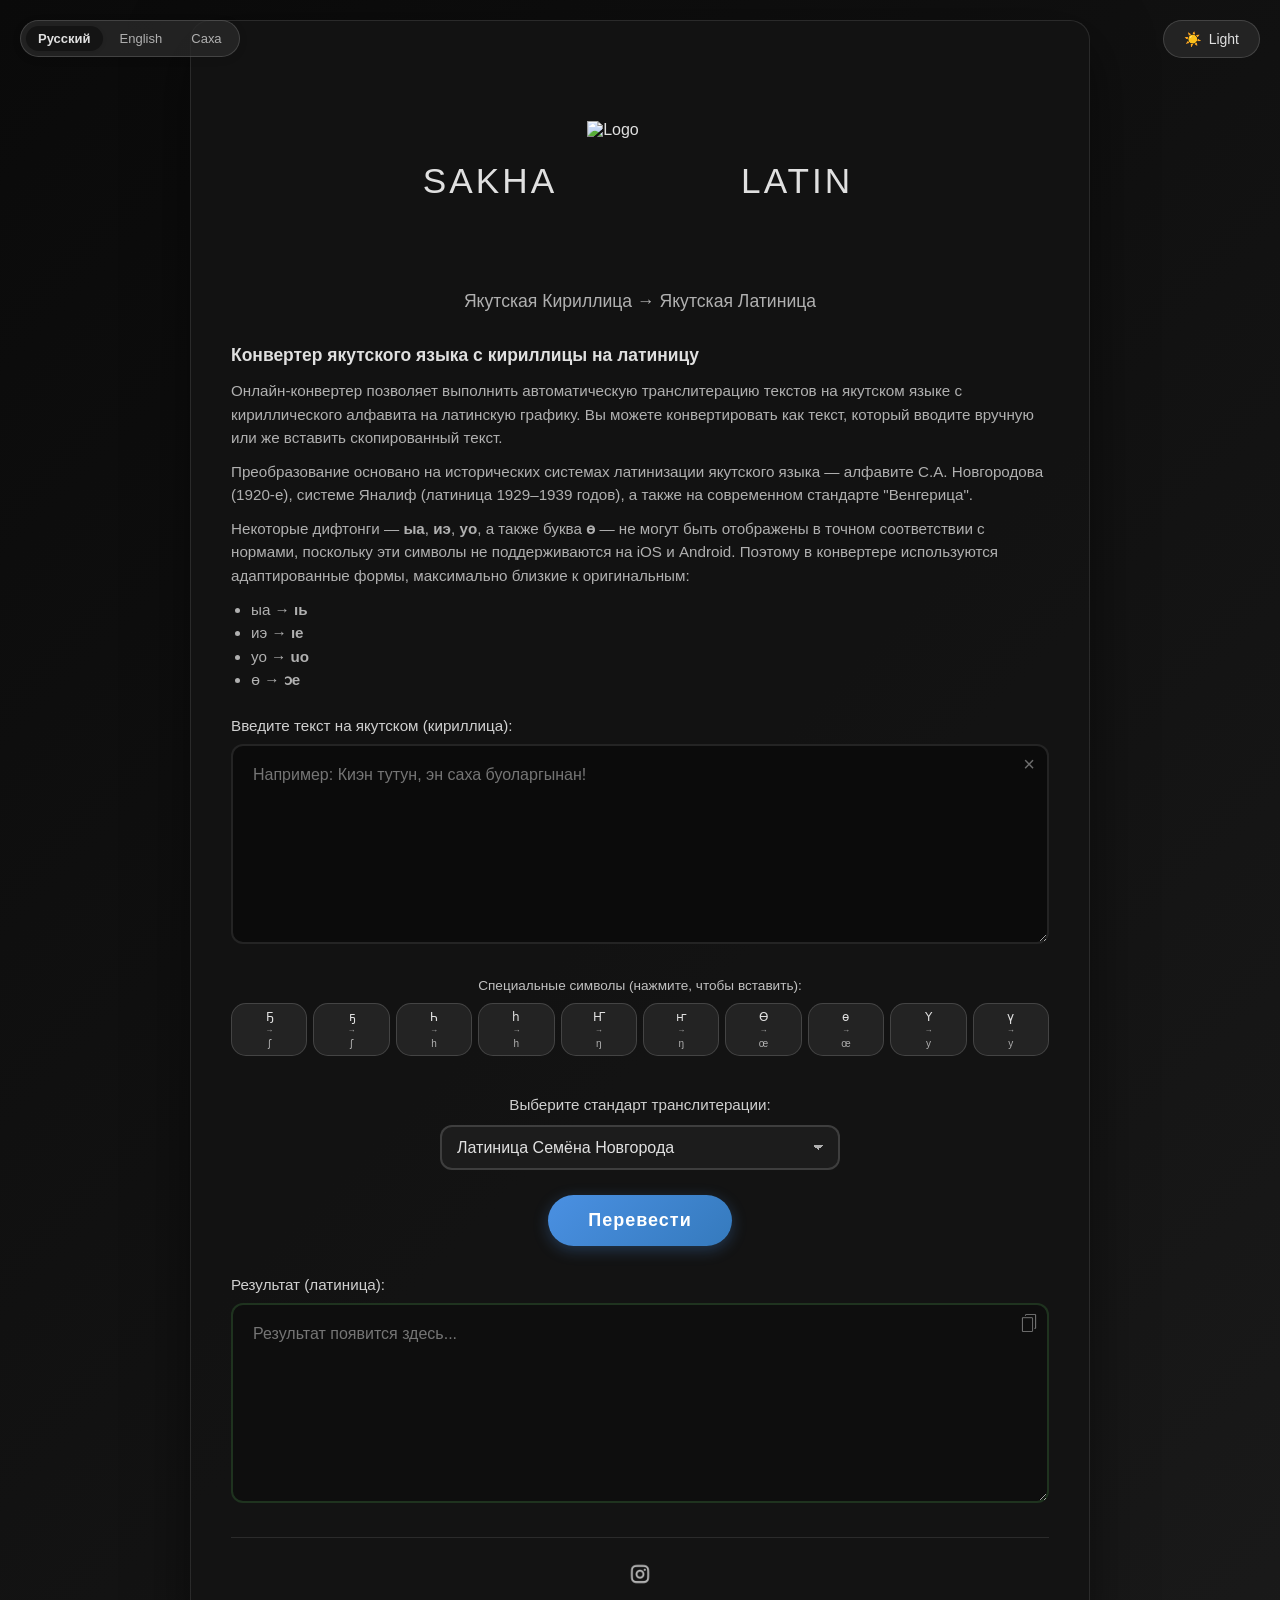
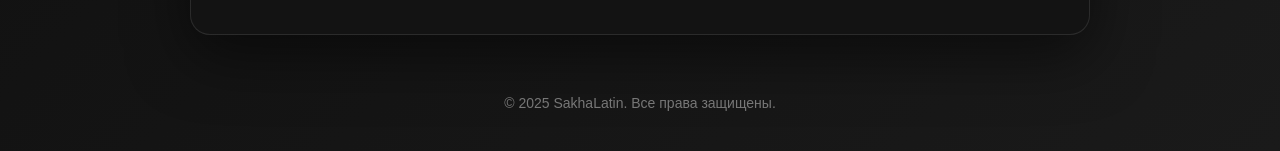
==== index.html @ 158b56cc "Update index.html" ====
<!DOCTYPE html>
<html lang="ru">
<head>
    <meta charset="UTF-8">
    <meta name="viewport" content="width=device-width, initial-scale=1.0">
    <meta name="description" content="SakhaLatin — инструмент для транслитерации саха (якутской) кириллицы в латиницу, основанный на историческом алфавите Новгородова." data-i18n="meta_description">
    <title>SakhaLatin — Кириллица → Латиница</title>
    <link rel="icon" type="image/png" href="haryskhal.png">
    <style>
        :root {
            --bg-container: rgba(20, 20, 20, 0.95);
            --bg-textarea: rgba(10, 10, 10, 0.8);
            --bg-output: rgba(15, 15, 15, 0.9);
            --bg-char-btn: rgba(40, 40, 40, 0.8);
            --bg-char-btn-hover: rgba(60, 60, 60, 0.9);
            --bg-select: rgba(30, 30, 30, 0.9);
            --text-primary: #e0e0e0;
            --text-secondary: #b0b0b0;
            --text-label: #d0d0d0;
            --text-char-label: #c0c0c0;
            --border-color: rgba(255, 255, 255, 0.1);
            --border-textarea: rgba(255, 255, 255, 0.1);
            --border-output: rgba(100, 200, 100, 0.2);
            --border-char-btn: rgba(255, 255, 255, 0.15);
            --border-select: rgba(255, 255, 255, 0.15);
            --shadow-container: 0 20px 60px rgba(0, 0, 0, 0.5);
            --shadow-char-btn: 0 4px 12px rgba(255, 255, 255, 0.1);
        }

        [data-theme="light"] {
            /* Light theme */
            --bg-container: rgba(255, 255, 255, 0.95);
            --bg-textarea: rgba(250, 250, 250, 0.9);
            --bg-output: rgba(245, 255, 245, 0.9);
            --bg-char-btn: rgba(240, 240, 240, 0.9);
            --bg-char-btn-hover: rgba(220, 220, 220, 0.95);
            --bg-select: rgba(245, 245, 245, 0.9);
            --text-primary: #1a1a1a;
            --text-secondary: #666666;
            --text-label: #333333;
            --text-char-label: #555555;
            --border-color: rgba(0, 0, 0, 0.1);
            --border-textarea: rgba(0, 0, 0, 0.15);
            --border-output: rgba(50, 150, 50, 0.3);
            --border-char-btn: rgba(0, 0, 0, 0.2);
            --border-select: rgba(0, 0, 0, 0.2);
            --shadow-container: 0 20px 60px rgba(0, 0, 0, 0.15);
            --shadow-char-btn: 0 4px 12px rgba(0, 0, 0, 0.1);
            --body-bg-color: #ffffff
        }

        * {
            margin: 0;
            padding: 0;
            box-sizing: border-box;
        }

        html {
        transition: background 0.3s ease;
        }

    html[data-theme="dark"] {
        background: linear-gradient(135deg, #0a0a0a 0%, #1a1a1a 100%);
        }

    html[data-theme="light"] {
        background: linear-gradient(135deg, #f5f5f5 0%, #e8e8e8 100%);
        }
       
        body {
        font-family: -apple-system, BlinkMacSystemFont, 'Segoe UI', Roboto, Oxygen, Ubuntu, Cantarell, sans-serif;
        background: var(--body-bg-color); 
        color: var(--text-primary);
        min-height: 100vh;
        display: flex;
        flex-direction: column;
        align-items: center;
        justify-content: center;
        padding: 20px;
        transition: color 0.3s ease, background 0.3s ease; /* Add background to transition */
        position: relative;
        }

        .container {
            width: 100%;
            max-width: 900px;
            background: var(--bg-container);
            border-radius: 20px;
            padding: 40px;
            box-shadow: var(--shadow-container);
            border: 1px solid var(--border-color);
            transition: background 0.3s ease, border-color 0.3s ease, box-shadow 0.3s ease;
        }

        .lang-switcher {
            position: absolute;
            top: 20px;
            left: 20px;
            display: flex;
            gap: 5px;
            background: var(--bg-char-btn);
            border: 1px solid var(--border-char-btn);
            border-radius: 50px;
            padding: 5px;
            z-index: 100;
            box-shadow: 0 2px 8px rgba(0,0,0,0.1);
        }

        .lang-btn {
            background: transparent;
            border: none;
            color: var(--text-secondary);
            padding: 5px 12px;
            cursor: pointer;
            border-radius: 50px;
            font-size: 13px;
            font-weight: 500;
            transition: all 0.3s ease;
        }

        .lang-btn:hover {
            color: var(--text-primary);
            background: var(--bg-char-btn-hover);
        }

        .lang-btn.active {
            background: var(--bg-container);
            color: var(--text-primary);
            box-shadow: 0 1px 4px rgba(0,0,0,0.1);
            font-weight: 600;
        }


        .theme-toggle {
            position: absolute;
            top: 20px;
            right: 20px;
            background: var(--bg-char-btn);
            border: 1px solid var(--border-char-btn);
            border-radius: 50px;
            padding: 10px 20px;
            cursor: pointer;
            font-size: 14px;
            color: var(--text-primary);
            display: flex;
            align-items: center;
            gap: 8px;
            transition: all 0.3s ease;
            z-index: 100;
        }

        .theme-toggle:hover {
            background: var(--bg-char-btn-hover);
            transform: translateY(-2px);
            box-shadow: var(--shadow-char-btn);
        }

        .logo-header {
            display: flex;
            align-items: center;
            justify-content: center;
            gap: 30px;
            margin-bottom: 30px;
            padding: 20px 0;
            margin-top: 40px;
        }

        .logo-text {
            font-size: 2.2em;
            font-weight: 300;
            letter-spacing: 3px;
            color: var(--text-primary);
            text-transform: uppercase;
            min-width: 120px;
            text-align: center;
            transition: color 0.3s ease;
        }

        .logo-container {
            width: 120px;
            height: 120px;
            display: flex;
            align-items: center;
            justify-content: center;
            flex-shrink: 0;
        }

        .logo-image {
            width: 100%;
            height: 100%;
            object-fit: contain;
        }

        .subtitle {
            text-align: center;
            margin-bottom: 30px;
            color: var(--text-secondary);
            font-size: 0em; 
            transition: color 0.3s ease;
        }

        .main-subtitle {
            text-align: center;
            margin-bottom: 30px;
            color: var(--text-secondary);
            font-size: 1.1em;
            font-weight: 400;
            transition: color 0.3s ease;
        }

        .input-section {
            margin-bottom: 15px;
            position: relative;
        }

        .textarea-wrapper {
            position: relative;
        }

        label {
            display: block;
            margin-bottom: 10px;
            color: var(--text-label);
            font-size: 0.95em;
            font-weight: 500;
            transition: color 0.3s ease;
        }

        textarea {
            width: 100%;
            min-height: 200px;
            padding: 20px 50px 20px 20px;
            background: var(--bg-textarea);
            border: 2px solid var(--border-textarea);
            border-radius: 12px;
            color: var(--text-primary);
            font-size: 16px;
            font-family: inherit;
            resize: vertical;
            transition: border-color 0.3s ease, box-shadow 0.3s ease, background 0.3s ease, color 0.3s ease;
        }

        textarea:focus {
            outline: none;
            border-color: rgba(100, 150, 255, 0.5);
            box-shadow: 0 0 20px rgba(100, 150, 255, 0.2);
        }

        .clear-btn, .copy-btn {
            position: absolute;
            top: 10%;
            transform: translateY(-50%);
            right: 5px;
            background: transparent;
            border: none;
            cursor: pointer;
            font-size: 20px;
            color: var(--text-secondary);
            padding: 5px;
            border-radius: 50%;
            width: 30px;
            height: 30px;
            display: flex;
            align-items: center;
            justify-content: center;
            transition: all 0.3s ease;
            opacity: 0.6;
        }

        .clear-btn:hover, .copy-btn:hover {
            opacity: 1;
            background: var(--bg-char-btn);
            color: var(--text-primary);
            transform: translateY(-50%) scale(1.1);
        }

        .copy-btn img {
            width: 18px;
            height: 18px;
            object-fit: contain;
            transition: opacity 0.3s ease, filter 0.3s ease;
            pointer-events: none;
        }

        html[data-theme="dark"] .copy-btn img {
            filter: invert(1) brightness(1.2);
            opacity: 0.7;
        }

        html[data-theme="light"] .copy-btn img {
            filter: brightness(0.6);
            opacity: 0.6;
        }

        .copy-btn:hover img {
            opacity: 1;
        }

        html[data-theme="dark"] .copy-btn:hover img {
            filter: invert(1) brightness(1.5);
        }

        html[data-theme="light"] .copy-btn:hover img {
            filter: brightness(0.4);
        }

        .output-section {
            position: relative;
        }

        .copy-btn {
            right: 5px;
        }

        .button-container {
            display: flex;
            justify-content: center;
            margin-bottom: 30px;
        }

        .translate-btn {
            background: linear-gradient(135deg, #4a90e2 0%, #357abd 100%);
            color: white;
            border: none;
            padding: 15px 40px;
            font-size: 18px;
            font-weight: 600;
            border-radius: 50px;
            cursor: pointer;
            transition: all 0.3s ease;
            box-shadow: 0 4px 15px rgba(74, 144, 226, 0.3);
            letter-spacing: 1px;
        }

        .translate-btn:hover {
            transform: translateY(-2px);
            box-shadow: 0 6px 25px rgba(74, 144, 226, 0.5);
            background: linear-gradient(135deg, #5aa0f2 0%, #458acd 100%);
        }

        .translate-btn:active {
            transform: translateY(0);
        }

        .output-section {
            margin-top: 30px;
        }

        .output-textarea {
            background: var(--bg-output);
            border: 2px solid var(--border-output);
            padding: 20px 50px 20px 20px;
            transition: border-color 0.3s ease, box-shadow 0.3s ease, background 0.3s ease;
        }

        .output-textarea:focus {
            border-color: rgba(100, 200, 100, 0.4);
            box-shadow: 0 0 20px rgba(100, 200, 100, 0.15);
        }

        .special-chars-section {
            margin-top: 15px;
            margin-bottom: 25px;
            padding: 15px 0;
        }

        .special-chars-label {
            margin-bottom: 10px;
            color: var(--text-char-label);
            font-size: 0.85em;
            text-align: center;
            transition: color 0.3s ease;
        }

        .special-chars-grid {
            display: grid;
            grid-template-columns: repeat(auto-fit, minmax(50px, 1fr));
            gap: 6px;
            max-width: 100%;
            margin: 0 auto;
        }

        .char-btn {
            background: var(--bg-char-btn);
            color: var(--text-primary);
            border: 1px solid var(--border-char-btn);
            padding: 6px 4px;
            border-radius: 15px;
            cursor: pointer;
            font-size: 12px;
            font-weight: 500;
            transition: all 0.3s ease;
            display: flex;
            flex-direction: column;
            align-items: center;
            gap: 2px;
        }

        .char-btn:hover {
            background: var(--bg-char-btn-hover);
            border-color: var(--border-char-btn);
            transform: translateY(-2px);
            box-shadow: var(--shadow-char-btn);
        }

        .char-btn:active {
            transform: translateY(0);
        }

        .char-cyrillic {
            font-size: 14px;
            font-weight: 600;
        }

        .char-latin {
            font-size: 10px;
            color: var(--text-secondary);
            margin-top: 1px;
        }

        .arrow {
            color: var(--text-secondary);
            font-size: 8px;
        }

        .alphabet-select-section {
            margin-bottom: 25px;
            text-align: center;
        }

        .alphabet-select {
            width: 100%;
            max-width: 400px;
            padding: 12px 15px;
            font-size: 16px;
            font-weight: 500;
            color: var(--text-primary);
            background-color: var(--bg-select);
            border: 2px solid var(--border-select);
            border-radius: 12px;
            cursor: pointer;
            appearance: none;
            -webkit-appearance: none;
            background-image: linear-gradient(45deg, transparent 50%, var(--text-secondary) 50%), linear-gradient(135deg, var(--text-secondary) 50%, transparent 50%);
            background-position: calc(100% - 20px) calc(1em + 2px), calc(100% - 15px) calc(1em + 2px);
            background-size: 5px 5px, 5px 5px;
            background-repeat: no-repeat;
            transition: all 0.3s ease;
        }

        .alphabet-select:focus {
            outline: none;
            border-color: rgba(100, 150, 255, 0.5);
            box-shadow: 0 0 20px rgba(100, 150, 255, 0.2);
        }

        .alphabet-select option {
            background: var(--bg-container);
            color: var(--text-primary);
            padding: 10px;
        }

        .toast {
            position: fixed;
            bottom: 20px;
            right: 20px;
            background: var(--bg-container);
            color: var(--text-primary);
            padding: 12px 20px;
            border-radius: 8px;
            box-shadow: var(--shadow-container);
            border: 1px solid var(--border-color);
            opacity: 0;
            transform: translateY(20px);
            transition: all 0.3s ease;
            z-index: 1000;
        }

        .toast.show {
            opacity: 1;
            transform: translateY(0);
        }

        .footer-links {
            text-align: center;
            margin-top: 30px;
            padding-top: 20px;
            border-top: 1px solid var(--border-color);
        }

        .footer-links a {
            display: inline-block;
            width: 32px;
            height: 32px;
            margin: 0 10px;
            transition: opacity 0.3s ease, transform 0.3s ease;
        }

        .footer-links a:hover {
            opacity: 1;
            transform: scale(1.1);
        }

        .footer-links img {
            width: 100%;
            height: 100%;
            object-fit: contain;
            transition: filter 0.3s ease, opacity 0.3s ease;
        }

        html[data-theme="dark"] .footer-links img {
            filter: invert(1) brightness(1.2);
            opacity: 0.7;
        }

        html[data-theme="light"] .footer-links img {
            filter: brightness(0.6);
            opacity: 0.6;
        }

        .footer-links a:hover img {
            opacity: 1;
        }

        html[data-theme="dark"] .footer-links a:hover img {
            filter: invert(1) brightness(1.5);
        }

        html[data-theme="light"] .footer-links a:hover img {
            filter: brightness(0.4);
        }
        


        @media (max-width: 768px) {
            .container {
                padding: 25px;
            }

            
            .lang-switcher {
                top: 10px;
                left: 10px;
                padding: 4px;
                gap: 4px;
            }
            .lang-btn {
                font-size: 11px;
                padding: 4px 8px;
            }
            

            .theme-toggle {
                top: 10px;
                right: 10px;
                padding: 8px 15px;
                font-size: 12px;
            }

            .logo-header {
                gap: 15px;
                margin-bottom: 20px;
                padding: 15px 0;
                margin-top: 45px;
            }

            .logo-text {
                font-size: 1.5em;
                min-width: 80px;
                letter-spacing: 2px;
            }

            .logo-container {
                width: 80px;
                height: 80px;
            }

            .special-chars-grid {
                grid-template-columns: repeat(auto-fit, minmax(45px, 1fr));
                gap: 5px;
            }

            .char-btn {
                padding: 5px 3px;
                font-size: 11px;
            }

            .char-cyrillic {
                font-size: 12px;
            }

            .char-latin {
                font-size: 9px;
            }

            .clear-btn, .copy-btn {
                width: 25px;
                height: 25px;
                font-size: 16px;
            }

            .copy-btn img {
                width: 16px;
                height: 16px;
            }
        }
    </style>
</head>
<script async src="https://www.googletagmanager.com/gtag/js?id=G-G4NEH7TP8F"></script>
<script>
  window.dataLayer = window.dataLayer || [];
  function gtag(){dataLayer.push(arguments);}
  gtag('js', new Date());

  gtag('config', 'G-G4NEH7TP8F');
</script>
<body>
    <div class="lang-switcher">
        <button class="lang-btn" data-lang="ru">Русский</button>
        <button class="lang-btn" data-lang="en">English</button>
        <button class="lang-btn" data-lang="sah">Саха</button>
    </div>

    <button class="theme-toggle" id="theme-toggle" aria-label="Toggle theme">
        <span id="theme-icon">☀️</span>
        <span id="theme-text">Light</span>
    </button>

    <div class="container">
        <div class="logo-header">
            <div class="logo-text">Sakha</div>
            <div class="logo-container">
                <img src="haryskhal.png" alt="Logo" class="logo-image" />
            </div>
            <div class="logo-text">Latin</div>
        </div>
        <h1 class="main-subtitle" data-i18n="subtitle">Якутская Кириллица → Якутская Латиница</h1>
        
        <div style="margin-bottom: 25px; line-height: 1.55; color: var(--text-secondary); font-size: 0.95em;">
        <h2 data-i18n="intro_title" style="font-size: 1.15em; margin-bottom: 10px; color: var(--text-primary); font-weight: 600;">
            Конвертер якутского языка с кириллицы на латиницу
        </h2>

        <p data-i18n="intro_text">
            Онлайн-конвертер позволяет выполнить автоматическую транслитерацию текстов на якутском языке 
            с кириллического алфавита на латинскую графику. Вы можете конвертировать как текст, 
            который вводите вручную или же вставить скопированный текст.
        </p>

        <p style="margin-top: 10px;" data-i18n="intro_p2">
            Преобразование основано на исторических системах латинизации якутского языка — 
            алфавите С.А. Новгородова (1920-е), Яналиф 1929–1939 годов и Венгерице а также современных 
            научных принципах транслитерации.
        </p>

        <p style="margin-top: 10px;" data-i18n="intro_p3">
            Некоторые дифтонги — <b>ыа</b>, <b>иэ</b>, <b>уο</b>, а также буква <b>ө</b> — 
            не могут быть отображены в точном соответствии с нормами, поскольку эти символы 
            не поддерживаются на iOS и Android. Поэтому в конвертере используются адаптированные 
            формы, максимально близкие к оригинальным:
        </p>

        <ul style="margin-top: 10px; padding-left: 20px;">
            <li>ыа → <b>ıь</b></li>
            <li>иэ → <b>ıe</b></li>
            <li>уо → <b>uo</b></li>
            <li>ө → <b>ɔe</b></li>
        </ul>
    </div>
        <div class="input-section">
            <h2 for="input-text" style="font-size: 0.95em; font-weight: 500; margin-bottom: 10px; color: var(--text-label);" data-i18n="input_label">Введите текст на якутском (кириллица):</h2>
            <div class="textarea-wrapper">
                <textarea id="input-text" placeholder="Например: Киэн тутун, эн саха буоларгынан!" data-i18n="input_placeholder"></textarea>
                <button class="clear-btn" id="clear-btn" aria-label="Clear input" title="Clear" data-i18n="clear_title">×</button>
            </div>
        </div>

        <div class="special-chars-section">
            <p class="special-chars-label" data-i18n="special_chars_label">Специальные символы (нажмите, чтобы вставить):</p>
            <div class="special-chars-grid" id="special-chars-grid">
                </div>
        </div>

        <div class="alphabet-select-section">
            <h2 for="alphabet-select" style="margin-bottom: 12px; font-weight: 500; font-size: 0.95em; color: var(--text-label);" data-i18n="select_label">Выберите стандарт транслитерации:</h2>
            <select id="alphabet-select" class="alphabet-select">
                <option value="novgorodov" data-i18n="option_novgorodov">Латиница Семёна Новгородова</option>
                <option value="vengeritsa" data-i18n="option_vengeritsa">Венгерица</option>
                <option value="yanalif" data-i18n="option_yanalif">Яналиф</option>
            </select>
        </div>
        <div class="button-container">
            <button class="translate-btn" id="translate-btn" data-i18n="translate_btn">Перевести</button>
        </div>

        <div class="output-section">
            <h2 for="output-text" style="font-size: 0.95em; font-weight: 500; margin-bottom: 10px; color: var(--text-label);" data-i18n="output_label">Результат (латиница):</h2>
            <div class="textarea-wrapper">
                <textarea id="output-text" class="output-textarea" readonly placeholder="Результат появится здесь..." data-i18n="output_placeholder"></textarea>
                <button class="copy-btn" id="copy-btn" aria-label="Copy output" title="Copy" data-i18n="copy_title">
                    <img src="copy.png" alt="Copy" />
                </button>
            </div>
        </div>


        <div class="footer-links">
            <a href="https://www.instagram.com/sakhalatin" target="_blank" rel="noopener noreferrer" title="Contact me on Instagram" data-i18n="contact_title">
                <img src="instagram.png" alt="Instagram" />
            </a>
        </div>
        </div>

    <div class="toast" id="toast"></div>

    <script>

        const translations = {
            'ru': {
                'meta_description': 'SakhaLatin — инструмент для транслитерации саха (якутской) кириллицы в латиницу, основанный на историческом алфавите Новгородова.',
                'title': 'SakhaLatin — Кириллица → Латиница',
                'subtitle': 'Якутская Кириллица → Якутская Латиница',
                'intro_title': 'Конвертер якутского языка с кириллицы на латиницу',
                'intro_text': 'Онлайн-конвертер позволяет выполнить автоматическую транслитерацию текстов на якутском языке с кириллического алфавита на латинскую графику. Вы можете конвертировать как текст, который вводите вручную или же вставить скопированный текст.',
                'intro_p2': 'Преобразование основано на исторических системах латинизации якутского языка — алфавите С.А. Новгородова (1920-е), системе Яналиф (латиница 1929–1939 годов), а также на современном стандарте "Венгерица".',
                'intro_p3': 'Некоторые дифтонги — <b>ыа</b>, <b>иэ</b>, <b>уο</b>, а также буква <b>ө</b> — не могут быть отображены в точном соответствии с нормами, поскольку эти символы не поддерживаются на iOS и Android. Поэтому в конвертере используются адаптированные формы, максимально близкие к оригинальным:',
                'input_label': 'Введите текст на якутском (кириллица):',
                'input_placeholder': 'Например: Киэн тутун, эн саха буоларгынан!',
                'clear_title': 'Очистить',
                'special_chars_label': 'Специальные символы (нажмите, чтобы вставить):',
                'select_label': 'Выберите стандарт транслитерации:',
                'option_novgorodov': 'Латиница Семёна Новгорода',
                'option_vengeritsa': 'Венгерица',
                'option_yanalif': 'Яналиф',
                'option_khitrov': 'Алфавит Хитрова',
                'translate_btn': 'Перевести',
                'output_label': 'Результат (латиница):',
                'output_placeholder': 'Результат появится здесь...',
                'copy_title': 'Копировать',
                'contact_title': 'Свяжитесь со мной в Instagram',
                'footer_copyright': '© 2025 SakhaLatin. Все права защищены.',
                'toast_copied': 'Скопировано в буфер обмена!',
                'toast_nothing': 'Нечего копировать'
            },
            'en': {
                'meta_description': 'SakhaLatin — A tool to transliterate Sakha (Yakut) Cyrillic to Latin, based on the historical Novgorodov alphabet.',
                'title': 'SakhaLatin — Cyrillic → Latin',
                'subtitle': 'Yakut Cyrillic → Yakut Latin',
                'intro_title': 'Yakut Language Cyrillic to Latin Converter',
                'intro_text': 'This online converter allows you to automatically transliterate texts in the Yakut language from the Cyrillic alphabet to Latin script. You can convert text that you type manually or paste copied text.',
'intro_p2': 'The conversion is based on historical systems of Yakut latinization — the alphabet of S.A. Novgorodov (1920s), the Yanálif system (Latin 1929–1939), and the modern "Vengeritsa" standard.',
                'intro_p3': 'Some diphthongs — <b>ыа</b>, <b>иэ</b>, <b>уο</b>, as well as the letter <b>ө</b> — cannot be displayed in exact accordance with the standards, as these symbols are not supported on iOS and Android. Therefore, the converter uses adapted forms that are as close as possible to the originals:',
                'input_label': 'Enter text in Yakut (Cyrillic):',
                'input_placeholder': 'Example: Киэн тутун, эн саха буоларгынан!',
                'clear_title': 'Clear',
                'special_chars_label': 'Special Characters (click to insert):',
                'select_label': 'Choose transliteration standard:',
                'option_novgorodov': 'Semyon Novgorodov\'s Latin',
                'option_vengeritsa': 'Vengeritsa',
                'option_yanalif': 'Yanalif',
                'option_khitrov': 'Khitrov\'s Alphabet',
                'translate_btn': 'Translate',
                'output_label': 'Result (Latin):',
                'output_placeholder': 'The result will appear here...',
                'copy_title': 'Copy',
                'contact_title': 'Contact me on Instagram',
                'footer_copyright': '© 2025 SakhaLatin. All rights reserved.',
                'toast_copied': 'Copied to clipboard!',
                'toast_nothing': 'Nothing to copy'
            },
            'sah': {
                'meta_description': 'SakhaLatin — Саха (якут) кириллицатын латыын алпабыытыгар көһөрөр тэрил, С.А. Новгородов историябыт алпабыытыгар олоҕуран.',
                'title': 'SakhaLatin — Кириллица → Латыын',
                'subtitle': 'Саха Кириллицата → Саха Латыына',
                'intro_title': 'Саха тылын кириллицаттан латыын алпабыытыгар көһөрөөччү',
                'intro_text': 'Бу онлайн-көһөрөөччү сахалыы тиэкистэри кириллицаттан латыын суругар-бичигэр тута көһөрөргө аналлаах. Бэйэҕит бэчээттиир эбэтэр атын сиртэн киллэрбит тиэкискитин көһөрүөххүтүн сөп.',
'intro_p2': 'Көһөрүү саха тылын латыыннааһын историябыт тиһиктэригэр олоҕурар — С.А. Новгородов алпабыыта (1920-с сс.), Яналиф тиһигэ (1929–1939 сс. латыын алпабыыта), уонна билиҥҥи "Венгерица" стандарыгар.',
                'intro_p3': 'Сорох дифтоҥнар — <b>ыа</b>, <b>иэ</b>, <b>уο</b>, уонна <b>ө</b> буукуба — iOS уонна Android-ка өйөммөт буоланнарын, табатык көстүбэттэр. Ол иһин манна кинилэргэ чугас, сөптөөх солбуктар туттуллаллар:',
                'input_label': 'Сахалыы тиэкиһи киллэр (кириллица):',
                'input_placeholder': 'Холобур: Киэн тутун, эн саха буоларгынан!',
                'clear_title': 'Ыраастаа',
                'special_chars_label': 'Анал бэлиэлэр (баттаан киллэр):',
                'select_label': 'Транслитерация стандартын тал:',
                'option_novgorodov': 'Сэмэн Новгородов Латыына',
                'option_vengeritsa': 'Венгерица',
                'option_yanalif': 'Яналиф',
                'option_khitrov': 'Хитров Алпабыыта',
                'translate_btn': 'Көһөр',
                'output_label': 'Түмүк (латыын):',
                'output_placeholder': 'Түмүк манна тахсыа...',
                'copy_title': 'Куопуйалаа',
                'contact_title': 'Instagram-ҥа сибээстэс',
                'footer_copyright': '© 2025 SakhaLatin. Барыта көмүскэллээх.',
                'toast_copied': 'Буферга куопуйданда!',
                'toast_nothing': 'Куопуйдуур туох да суох'
            }
        };

        let currentLang = 'ru'; 

        function setLanguage(lang) {
            if (!translations[lang]) {
                console.error('Language not found:', lang);
                return;
            }
            
            currentLang = lang; 
            const langStrings = translations[lang];

            document.querySelectorAll('[data-i18n]').forEach(element => {
                const key = element.getAttribute('data-i18n');
                if (langStrings[key]) {
                    if (element.hasAttribute('placeholder')) {
                        element.setAttribute('placeholder', langStrings[key]);
                    } else if (element.hasAttribute('title')) {
                        element.setAttribute('title', langStrings[key]);
                    } else if (element.tagName === 'META' && element.hasAttribute('name')) {
                         element.setAttribute('content', langStrings[key]);
                    } else {
                        element.innerHTML = langStrings[key]; 
                    }
                }
            });
            
            document.title = langStrings['title'];
            document.documentElement.lang = lang;

            document.querySelectorAll('.lang-btn').forEach(btn => {
                btn.classList.remove('active');
                if (btn.getAttribute('data-lang') === lang) {
                    btn.classList.add('active');
                }
            });

            localStorage.setItem('language', lang);
        }
        


        const alphabetSystems = {
            'yanalif': {
                applyLongVowels: false,
                map: {
'А': 'A', 'а': 'a', 'Б': 'B', 'б': 'b',
                    'В': 'V', 'в': 'v', 'Г': 'G', 'г': 'g',
                    'Д': 'D', 'д': 'd', 'И': 'I', 'и': 'i',
                    'Й': 'J', 'й': 'j', 'К': 'K', 'к': 'k',
                    'Л': 'L', 'л': 'l', 'М': 'M', 'м': 'm',
                    'Н': 'N', 'н': 'n', 'О': 'O', 'о': 'o',
                    'П': 'P', 'п': 'p', 'Р': 'R', 'р': 'r',
                    'С': 'S', 'с': 's', 'Т': 'T', 'т': 't',
                    'У': 'U', 'у': 'u', 'Х': 'Q', 'х': 'q',
                    'Ч': 'C', 'ч': 'c', 
                    // ВОЗВРАТ К ОРИГИНАЛЬНОМУ ПРАВИЛУ: Ы -> Ь
                    'Ы': 'Ь', 'ы': 'ь', 
                    'Э': 'E', 'э': 'e',
                    'Ҕ': 'Ƣ', 'ҕ': 'ƣ', 'Ҥ': 'Ꞑ', 'ҥ': 'ꞑ',
                    'Һ': 'H', 'һ': 'h', 'Ө': 'Ө', 'ө': 'ɵ', 
                    'Ү': 'Y', 'ү': 'y', 
                },
                combinations: [
                    { cyrillic: 'Аа', latin: 'Aa' }, { cyrillic: 'аа', latin: 'aa' },
                    { cyrillic: 'Оо', latin: 'Oo' }, { cyrillic: 'оо', latin: 'oo' },
                    // ВОЗВРАТ К ОРИГИНАЛЬНОМУ ПРАВИЛУ: Ыы -> Ьь
                    { cyrillic: 'Ыы', latin: 'Ьь' }, { cyrillic: 'ыы', latin: 'ьь' }, 
                    { cyrillic: 'Уу', latin: 'Uu' }, { cyrillic: 'уу', latin: 'uu' },
                    { cyrillic: 'Ии', latin: 'Ii' }, { cyrillic: 'ии', latin: 'ii' },
                    { cyrillic: 'Өө', latin: 'Өө' }, { cyrillic: 'өө', latin: 'ɵɵ' }, 
                    { cyrillic: 'Үү', latin: 'Yy' }, { cyrillic: 'үү', latin: 'yy' },
                    { cyrillic: 'Ээ', latin: 'Ee' }, { cyrillic: 'ээ', latin: 'ee' },
                    { cyrillic: 'Ҥҥ', latin: 'Ꞑꞑ' }, { cyrillic: 'ҥҥ', latin: 'ꞑꞑ' },
                    { cyrillic: 'Дь', latin: 'Ç' }, { cyrillic: 'дь', latin: 'ç' },
                    { cyrillic: 'Нь', latin: 'Nj' }, { cyrillic: 'нь', latin: 'nj' },
                ]
            },
            'novgorodov': {
                applyLongVowels: true,
                map: {
                    'А': 'a', 'а': 'a',
                    'Б': 'b', 'б': 'b',
                    'В': '—', 'в': '—', 
                    'Г': 'g', 'г': 'g',
                    'Ҕ': 'ʃ', 'ҕ': 'ʃ',
                    'Д': 'd', 'д': 'd',
                    'И': 'i', 'и': 'i',
                    'Й': 'j', 'й': 'j',
                    'Ҋ': 'ɟ', 'ҋ': 'ɟ',
                    'К': 'k', 'к': 'k',
                    'Л': 'l', 'л': 'l',
                    'М': 'm', 'м': 'm',
                    'Н': 'n', 'н': 'n',
                    'Ҥ': 'ŋ', 'ҥ': 'ŋ',
                    'О': 'ɔ', 'о': 'ɔ',
                    'Ө': 'ɔe', 'ө': 'ɔe',
                    'П': 'p', 'п': 'p',
                    'Р': 'r', 'р': 'r',
                    'С': 's', 'с': 's',
                    'Һ': 'h', 'һ': 'h',
                    'Т': 't', 'т': 't',
                    'У': 'u', 'у': 'u',
                    'Ү': 'y', 'ү': 'y',
                    'Х': 'q', 'х': 'q',
                    'Ч': 'c', 'ч': 'c',
                    'Ы': 'ɯ', 'ы': 'ɯ',
                    'Э': 'e', 'э': 'e',
                },
                combinations: [
                    { cyrillic: 'Ыа', latin: 'ıь' },
                    { cyrillic: 'ыа', latin: 'ıь' },
                    { cyrillic: 'Иэ', latin: 'ıe' },
                    { cyrillic: 'иэ', latin: 'ıe' },
                    { cyrillic: 'Уо', latin: 'uo' },
                    { cyrillic: 'уо', latin: 'uo' },
                    { cyrillic: 'Үө', latin: 'w' },
                    { cyrillic: 'үө', latin: 'w' },
                    { cyrillic: 'Дь', latin: 'з' },
                    { cyrillic: 'дь', latin: 'з' },
                    { cyrillic: 'Ль', latin: 'ʎ' },
                    { cyrillic: 'ль', latin: 'ʎ' },
                    { cyrillic: 'Нь', latin: 'ɲ' },
                    { cyrillic: 'нь', latin: 'ɲ' },
                ]
            },
            'vengeritsa': {
                applyLongVowels: false,
                map: {
                    'А': 'A', 'а': 'a',
                    'Б': 'B', 'б': 'b',
                    'В': 'V', 'в': 'v',
                    'Г': 'g', 'г': 'g',
                    'Ҕ': 'Gh', 'ҕ': 'gh',
                    'Д': 'D', 'д': 'd',
                    'Е': '—', 'е': '—',     // Handled by combinations
                    'Ё': '—', 'ё': '—',     // Handled by combinations
                    'Ж': 'Jh', 'ж': 'jh',
                    'З': 'Z', 'з': 'z',
                    'И': 'I', 'и': 'i',
                    'Й': 'Ÿ', 'й': 'ÿ',
                    'Ҋ': '—', 'ҋ': '—',
                    'К': 'K', 'к': 'k',
                    'Л': 'L', 'л': 'l',
                    'М': 'M', 'м': 'm',
                    'Н': 'N', 'н': 'n',
                    'Ҥ': 'Ng', 'ҥ': 'ng',
                    'О': 'O', 'о': 'o',
                    'Ө': 'Ö', 'ө': 'ö',
                    'П': 'P', 'п': 'p',
                    'Р': 'R', 'р': 'r',
                    'С': 'S', 'с': 's',
                    'Һ': 'H', 'һ': 'h',
                    'Т': 'T', 'т': 't',
                    'У': 'U', 'у': 'u',
                    'Ү': 'Ü', 'ү': 'ü',
                    'Ф': 'F', 'ф': 'f',
                    'Х': 'Q', 'х': 'q',
                    'Ц': 'Tz', 'ц': 'tz',
                    'Ч': 'C', 'ч': 'c',
                    'Ш': 'Sh', 'ш': 'sh',
                    'Щ': 'Sc', 'щ': 'sc',
                    'Ъ': '—', 'ъ': '—',
                    'Ы': 'y', 'ы': 'y',
                    'Ь': '—', 'ь': '—',
                    'Э': 'E', 'э': 'e',
                    'Ю': '—', 'ю': '—',     
                    'Я': '—', 'я': '—',     
                },
                combinations: [

                    { cyrillic: 'Аа', latin: 'Á' }, { cyrillic: 'аа', latin: 'á' },
                    { cyrillic: 'Оо', latin: 'Ó' }, { cyrillic: 'оо', latin: 'ó' },
                    { cyrillic: 'Ыы', latin: 'Ý' }, { cyrillic: 'ыы', latin: 'ý' },
                    { cyrillic: 'Уу', latin: 'Ú' }, { cyrillic: 'уу', latin: 'ú' },
                    { cyrillic: 'Ии', latin: 'Í' }, { cyrillic: 'ии', latin: 'í' },
                    { cyrillic: 'Өө', latin: 'Ő' }, { cyrillic: 'өө', latin: 'ő' },
                    { cyrillic: 'Үү', latin: 'Ű' }, { cyrillic: 'үү', latin: 'ű' },
                    { cyrillic: 'Ээ', latin: 'É' }, { cyrillic: 'ээ', latin: 'é' }, 

                    { cyrillic: 'Ыа', latin: 'Ë' }, { cyrillic: 'ыа', latin: 'ë' },
                    { cyrillic: 'Иэ', latin: 'Ê' }, { cyrillic: 'иэ', latin: 'ê' },
                    { cyrillic: 'Уо', latin: 'Ô' }, { cyrillic: 'уо', latin: 'ô' },
                    { cyrillic: 'Үө', latin: 'Œ' }, { cyrillic: 'үө', latin: 'œ' },
 
                    { cyrillic: 'Ҥҥ', latin: 'Nng' }, { cyrillic: 'ҥҥ', latin: 'nng' },
                    { cyrillic: 'Дь', latin: 'J' }, { cyrillic: 'дь', latin: 'j' },
                    { cyrillic: 'Нь', latin: 'Nh' }, { cyrillic: 'нь', latin: 'nh' },

                    { cyrillic: 'Е', latin: 'Ÿe' }, { cyrillic: 'е', latin: 'ÿe' },
                    { cyrillic: 'Я', latin: 'Ÿa' }, { cyrillic: 'я', latin: 'ÿa' },
                    { cyrillic: 'Ё', latin: 'Ÿo' }, { cyrillic: 'ё', latin: 'ÿo' },
                    { cyrillic: 'Ю', latin: 'Ÿu' }, { cyrillic: 'ю', latin: 'ÿu' }
                ]
            },
        };

        const longVowelMap = {
            'aa': 'a:',
            'ii': 'i:',
            'uu': 'u:',
            'ɯɯ': 'ɯ:',
            'ɔɔ': 'ɔ:',
            'ee': 'e:', 
            'yy': 'y:',
            'ɔeɔe': 'ɔe:'
        };

        function transliterate(text, systemKey) {
            if (!text) return '';

            const rules = alphabetSystems[systemKey];
            if (!rules) {
                console.error('Invalid transliteration system key:', systemKey);
                return text; 
            }
            
            const transliterationMap = rules.map;
            const specialCombinations = rules.combinations;
            
            let result = text;

            const sortedCombinations = [...specialCombinations].sort((a, b) => b.cyrillic.length - a.cyrillic.length);
            
            for (const combo of sortedCombinations) {
                const escaped = combo.cyrillic.replace(/[.*+?^${}()|[\]\\]/g, '\\$&');
                const regex = new RegExp(escaped, 'g');
                result = result.replace(regex, combo.latin);
            }

            let transliterated = '';
            for (let i = 0; i < result.length; i++) {
                const char = result[i];
                
                if (transliterationMap[char] !== undefined) {
                    transliterated += transliterationMap[char];
                } else {
                    transliterated += char;
                }
            }

            if (rules.applyLongVowels) {
                for (const [pattern, replacement] of Object.entries(longVowelMap)) {
                    const escaped = pattern.replace(/[.*+?^${}()|[\]\\]/g, '\\$&');
                    const regex = new RegExp(escaped, 'g');
                    transliterated = transliterated.replace(regex, replacement);
                }
            }

            return transliterated;
        }

        function insertAtCursor(textarea, text) {
            const start = textarea.selectionStart;
            const end = textarea.selectionEnd;
            const value = textarea.value;
            textarea.value = value.substring(0, start) + text + value.substring(end);
            const newCursorPos = start + text.length;
            textarea.setSelectionRange(newCursorPos, newCursorPos);
            textarea.focus();
        }
        const specialCharacters = [
            { cyrillic: 'Ҕ', latin: 'ʃ', label: 'Ҕ → ʃ' },
            { cyrillic: 'ҕ', latin: 'ʃ', label: 'ҕ → ʃ' },
            { cyrillic: 'Һ', latin: 'h', label: 'Һ → h' },
            { cyrillic: 'һ', latin: 'h', label: 'һ → h' },
            { cyrillic: 'Ҥ', latin: 'ŋ', label: 'Ҥ → ŋ' },
            { cyrillic: 'ҥ', latin: 'ŋ', label: 'ҥ → ŋ' },
            { cyrillic: 'Ө', latin: 'œ', label: 'Ө → œ' },
            { cyrillic: 'ө', latin: 'œ', label: 'ө → œ' },
            { cyrillic: 'Ү', latin: 'y', label: 'Ү → y' },
            { cyrillic: 'ү', latin: 'y', label: 'ү → y' },
        ];


        document.addEventListener('DOMContentLoaded', function() {
            const inputTextarea = document.getElementById('input-text');
            const outputTextarea = document.getElementById('output-text');
            const translateBtn = document.getElementById('translate-btn');
            const clearBtn = document.getElementById('clear-btn');
            const copyBtn = document.getElementById('copy-btn');
            const themeToggle = document.getElementById('theme-toggle');
            const themeIcon = document.getElementById('theme-icon');
            const themeText = document.getElementById('theme-text');
            const toast = document.getElementById('toast');
            const specialCharsGrid = document.getElementById('special-chars-grid');
            const alphabetSelect = document.getElementById('alphabet-select');
            const langButtons = document.querySelectorAll('.lang-btn'); 

            function initApp() {
                const currentTheme = localStorage.getItem('theme') || 'dark';
                document.documentElement.setAttribute('data-theme', currentTheme);
                updateThemeUI(currentTheme);
                
                const savedLang = localStorage.getItem('language') || 'ru'; 
                setLanguage(savedLang);
            }

            function updateThemeUI(theme) {
                if (theme === 'light') {
                    themeIcon.textContent = '🌙';
                    themeText.textContent = 'Dark';
                } else {
                    themeIcon.textContent = '☀️';
                    themeText.textContent = 'Light';
                }
            }

            themeToggle.addEventListener('click', function() {
                const currentTheme = document.documentElement.getAttribute('data-theme');
                const newTheme = currentTheme === 'dark' ? 'light' : 'dark';
                document.documentElement.setAttribute('data-theme', newTheme);
                localStorage.setItem('theme', newTheme);
                updateThemeUI(newTheme);
            });

            function showToast(messageKey) {
                const message = translations[currentLang][messageKey] || messageKey;
                toast.textContent = message;
                toast.classList.add('show');
                setTimeout(() => {
                    toast.classList.remove('show');
                }, 2000);
            }

            clearBtn.addEventListener('click', function() {
                inputTextarea.value = '';
                outputTextarea.value = '';
                inputTextarea.focus();
            });

            copyBtn.addEventListener('click', function() {
                const text = outputTextarea.value;
                if (text) {
                    navigator.clipboard.writeText(text).then(() => {
                        showToast('toast_copied'); 
                    }).catch(() => { 
                        outputTextarea.select();
                        document.execCommand('copy');
                        showToast('toast_copied'); 
                    });
                } else {
                    showToast('toast_nothing');
                }
            });

            specialCharacters.forEach(char => {
                const button = document.createElement('button');
                button.className = 'char-btn';
                button.innerHTML = `
                    <span class.char-cyrillic">${char.cyrillic}</span>
                    <span class="arrow">→</span>
                    <span class="char-latin">${char.latin}</span>
                `;
                button.addEventListener('click', function() {
                    insertAtCursor(inputTextarea, char.cyrillic);
                });
                specialCharsGrid.appendChild(button);
            });

            function performTransliteration() {
                const inputText = inputTextarea.value;
                const selectedSystem = alphabetSelect.value; 
                const transliteratedText = transliterate(inputText, selectedSystem);
                outputTextarea.value = transliteratedText;
            }

            translateBtn.addEventListener('click', performTransliteration);

            inputTextarea.addEventListener('keydown', function(e) {
                if ((e.ctrlKey || e.metaKey) && e.key === 'Enter') {
                    e.preventDefault();
                    performTransliteration();
                }
            });

            langButtons.forEach(button => {
                button.addEventListener('click', () => {
                    const lang = button.getAttribute('data-lang');
                    setLanguage(lang);
                });
            });

            initApp();
        });
    </script>
    <footer style="text-align: center; margin-top: 40px; padding: 20px; color: #777; font-size: 14px;">
        <p data-i18n="footer_copyright">© 2025 SakhaLatin. All rights reserved.</p>
    </footer>
</body>
</html>
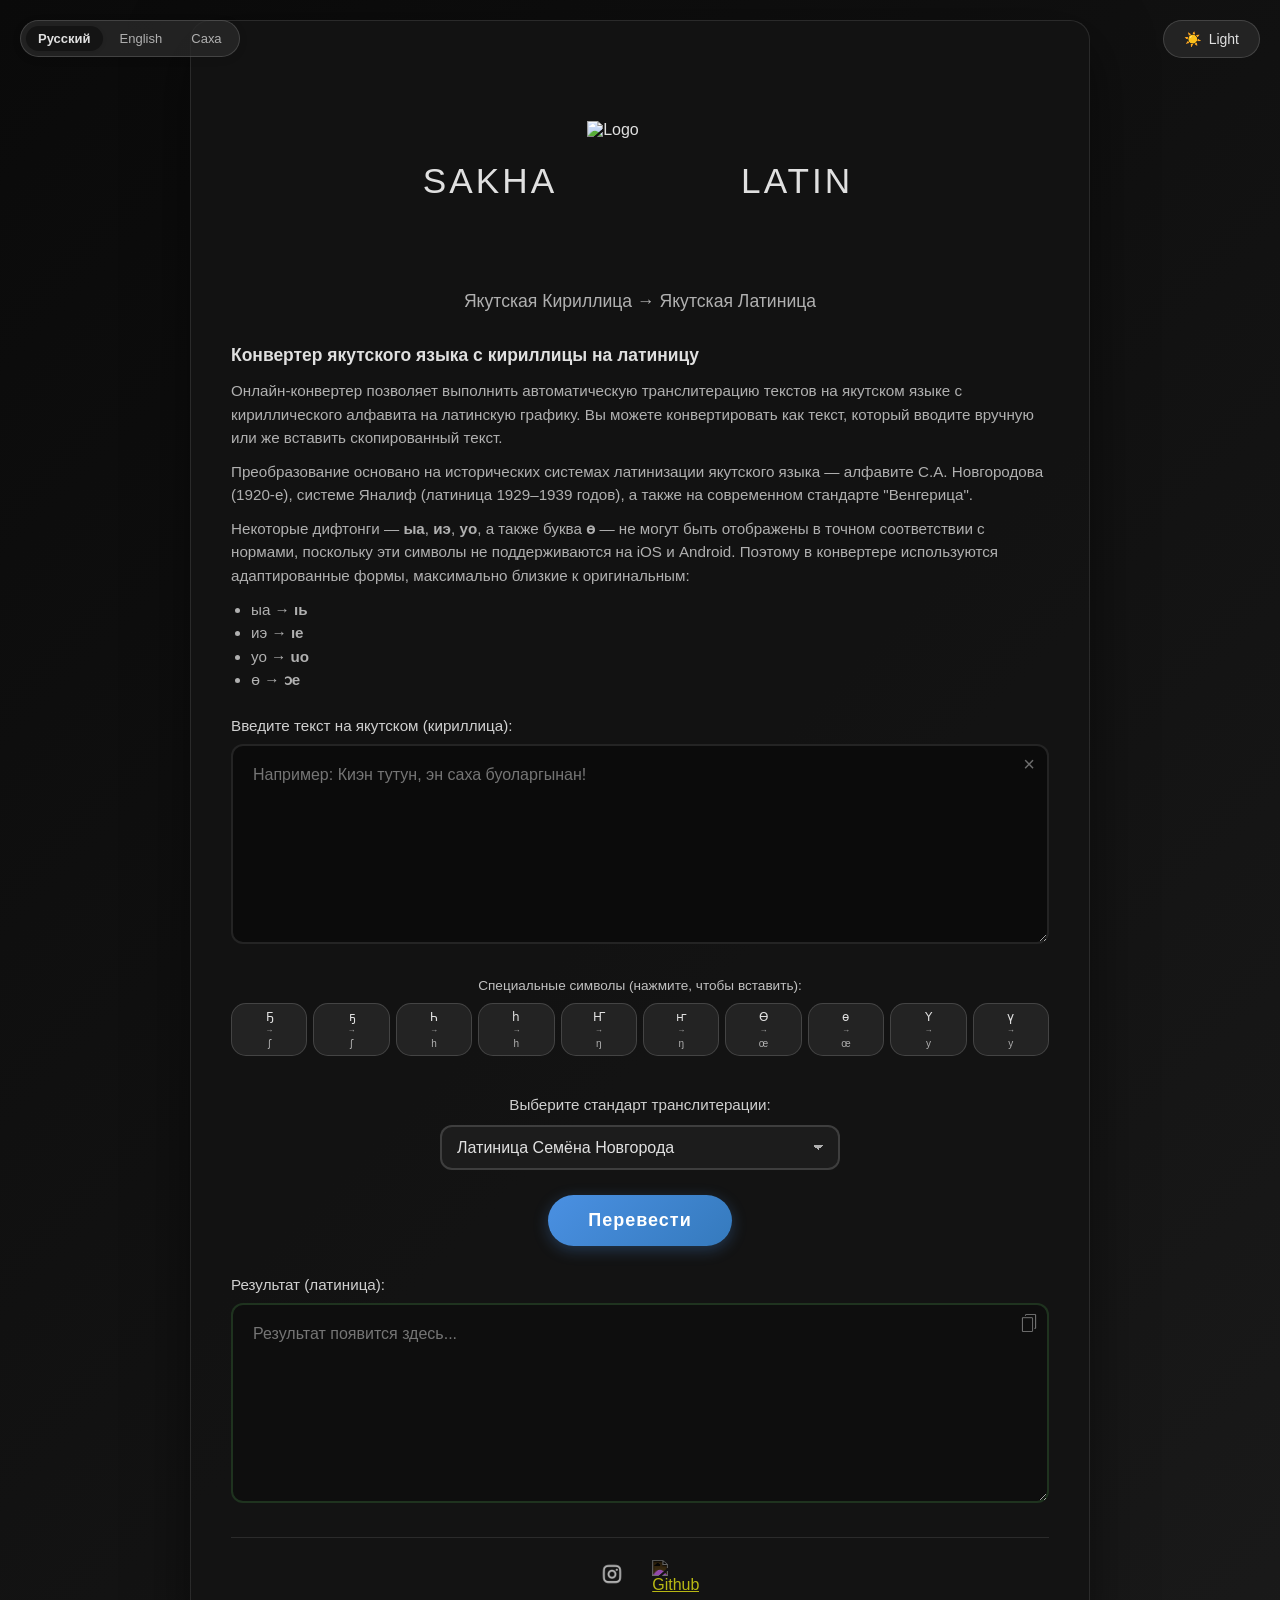
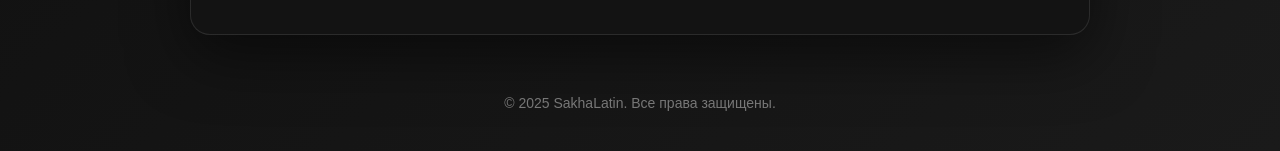
==== commit f6a1a379: "Update index.html" ====
--- a/index.html
+++ b/index.html
@@ -707,6 +707,9 @@
         <div class="footer-links">
             <a href="https://www.instagram.com/sakhalatin" target="_blank" rel="noopener noreferrer" title="Contact me on Instagram" data-i18n="contact_title">
                 <img src="instagram.png" alt="Instagram" />
+            </a>
+            <a href="https://github.com/a1zun/sakhalatin" target="_blank" rel="noopener noreferrer" title="Github" data-i18n="contact_title">
+                <img src="github.png" alt="Github" />
             </a>
         </div>
         </div>
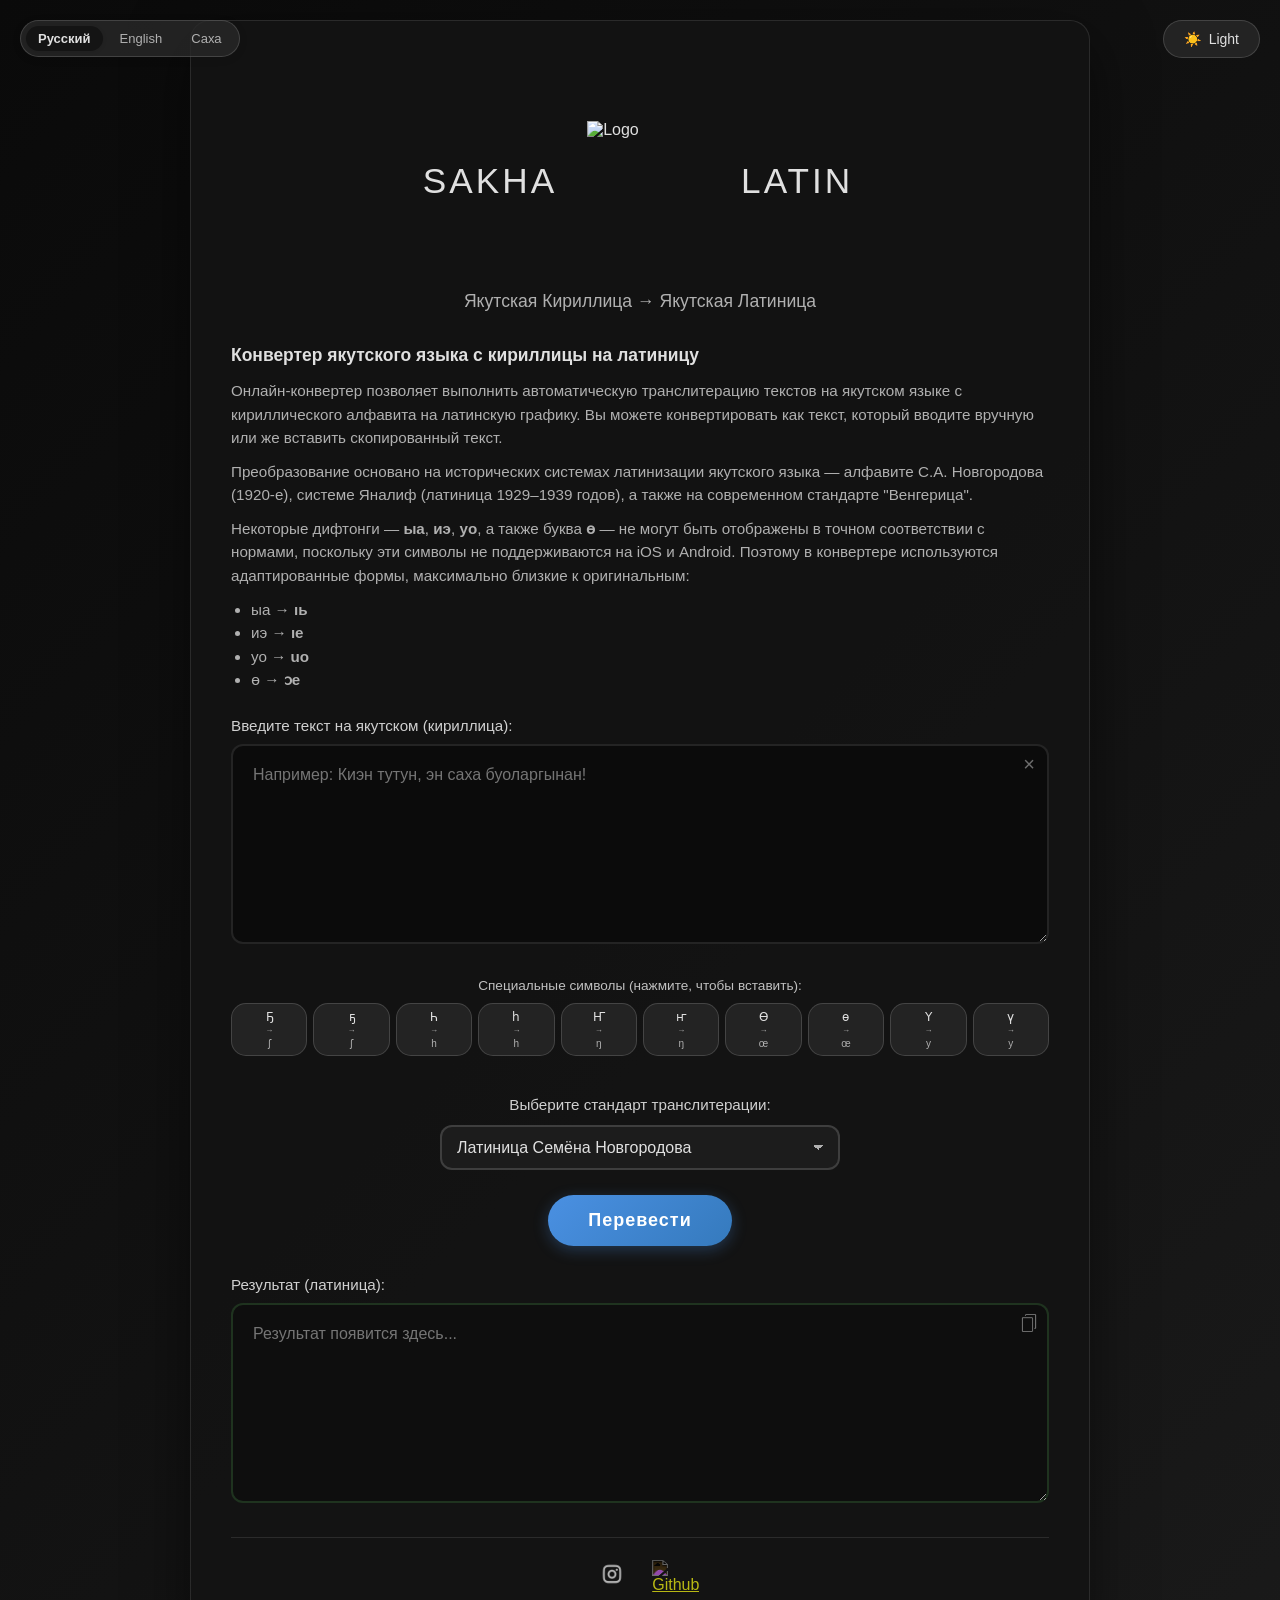
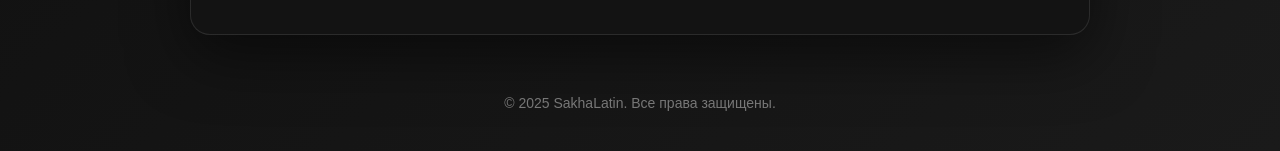
==== commit d0375056: "Update index.html" ====
--- a/index.html
+++ b/index.html
@@ -634,7 +634,7 @@
             </div>
             <div class="logo-text">Latin</div>
         </div>
-        <h1 class="main-subtitle" data-i18n="subtitle">Якутская Кириллица → Якутская Латиница</h1>
+        <h1 class="main-subtitle" data-i18n="subtitle">Якутская Кириллица → Якутская </h1>
         
         <div style="margin-bottom: 25px; line-height: 1.55; color: var(--text-secondary); font-size: 0.95em;">
         <h2 data-i18n="intro_title" style="font-size: 1.15em; margin-bottom: 10px; color: var(--text-primary); font-weight: 600;">
@@ -649,8 +649,13 @@
 
         <p style="margin-top: 10px;" data-i18n="intro_p2">
             Преобразование основано на исторических системах латинизации якутского языка — 
-            алфавите С.А. Новгородова (1920-е), Яналиф 1929–1939 годов и Венгерице а также современных 
-            научных принципах транслитерации.
+            алфавите <a href="https://ru.wikipedia.org/wiki/Якутская_письменность" target="_blank">
+            С.А. Новгородова</a> (подробности о структуре оригинального алфавита),
+            системе <a href="https://ru.wikipedia.org/wiki/Якутская_письменность" target="_blank">
+            Яналиф</a> (источники правил латиницы 1929–1939),
+            а также на современном стандарте 
+            <a href="https://sah.wikipedia.org/wiki/Кыттааччы:Timiriliev/Якутская_венгерица" target="_blank">«Венгерица»</a> 
+            (описание актуальной латинской системы).
         </p>
 
         <p style="margin-top: 10px;" data-i18n="intro_p3">
@@ -732,7 +737,7 @@
                 'clear_title': 'Очистить',
                 'special_chars_label': 'Специальные символы (нажмите, чтобы вставить):',
                 'select_label': 'Выберите стандарт транслитерации:',
-                'option_novgorodov': 'Латиница Семёна Новгорода',
+                'option_novgorodov': 'Латиница Семёна Новгородова',
                 'option_vengeritsa': 'Венгерица',
                 'option_yanalif': 'Яналиф',
                 'option_khitrov': 'Алфавит Хитрова',
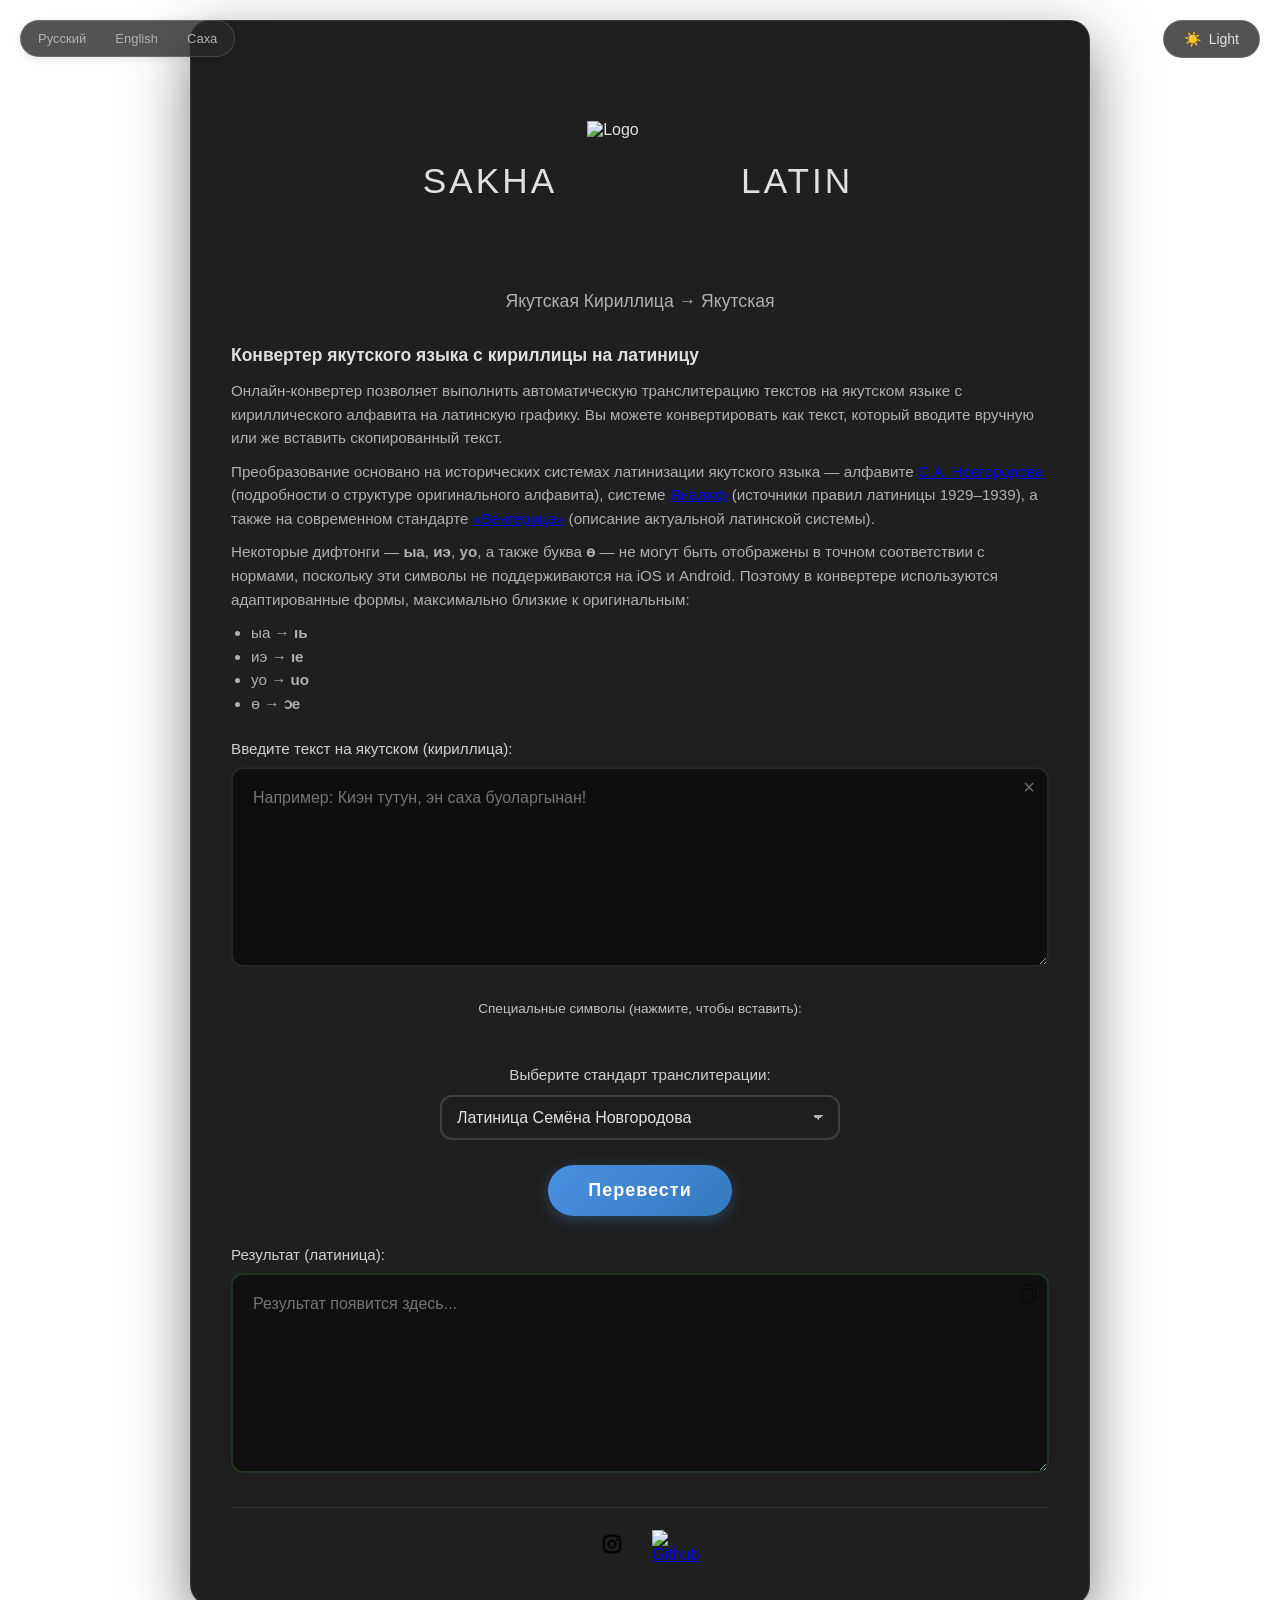
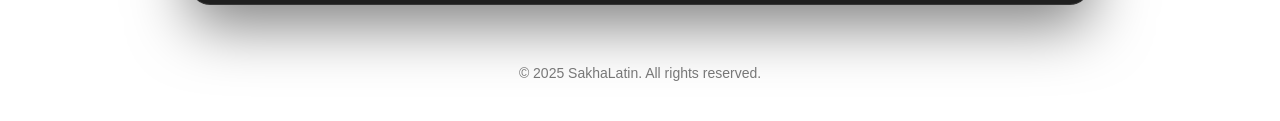
==== commit 88fe2764: "Revise intro paragraph with links and details Updated the introduction paragraph to include links an" ====
--- a/index.html
+++ b/index.html
@@ -730,7 +730,7 @@
                 'subtitle': 'Якутская Кириллица → Якутская Латиница',
                 'intro_title': 'Конвертер якутского языка с кириллицы на латиницу',
                 'intro_text': 'Онлайн-конвертер позволяет выполнить автоматическую транслитерацию текстов на якутском языке с кириллического алфавита на латинскую графику. Вы можете конвертировать как текст, который вводите вручную или же вставить скопированный текст.',
-                'intro_p2': 'Преобразование основано на исторических системах латинизации якутского языка — алфавите С.А. Новгородова (1920-е), системе Яналиф (латиница 1929–1939 годов), а также на современном стандарте "Венгерица".',
+                "intro_p2": "Преобразование основано на исторических системах латинизации якутского языка — алфавите С.А. Новгородова (<a href=\"https://ru.wikipedia.org/wiki/Якутская_письменность\" target=\"_blank\">источник</a>), системе Яналиф (<a href=\"https://ru.wikipedia.org/wiki/Якутская_письменность\" target=\"_blank\">источник</a>), а также на современном стандарте «Венгерица» (<a href=\"https://sah.wikipedia.org/wiki/Кыттааччы:Timiriliev/Якутская_венгерица\" target=\"_blank\">описание системы</a>)."
                 'intro_p3': 'Некоторые дифтонги — <b>ыа</b>, <b>иэ</b>, <b>уο</b>, а также буква <b>ө</b> — не могут быть отображены в точном соответствии с нормами, поскольку эти символы не поддерживаются на iOS и Android. Поэтому в конвертере используются адаптированные формы, максимально близкие к оригинальным:',
                 'input_label': 'Введите текст на якутском (кириллица):',
                 'input_placeholder': 'Например: Киэн тутун, эн саха буоларгынан!',
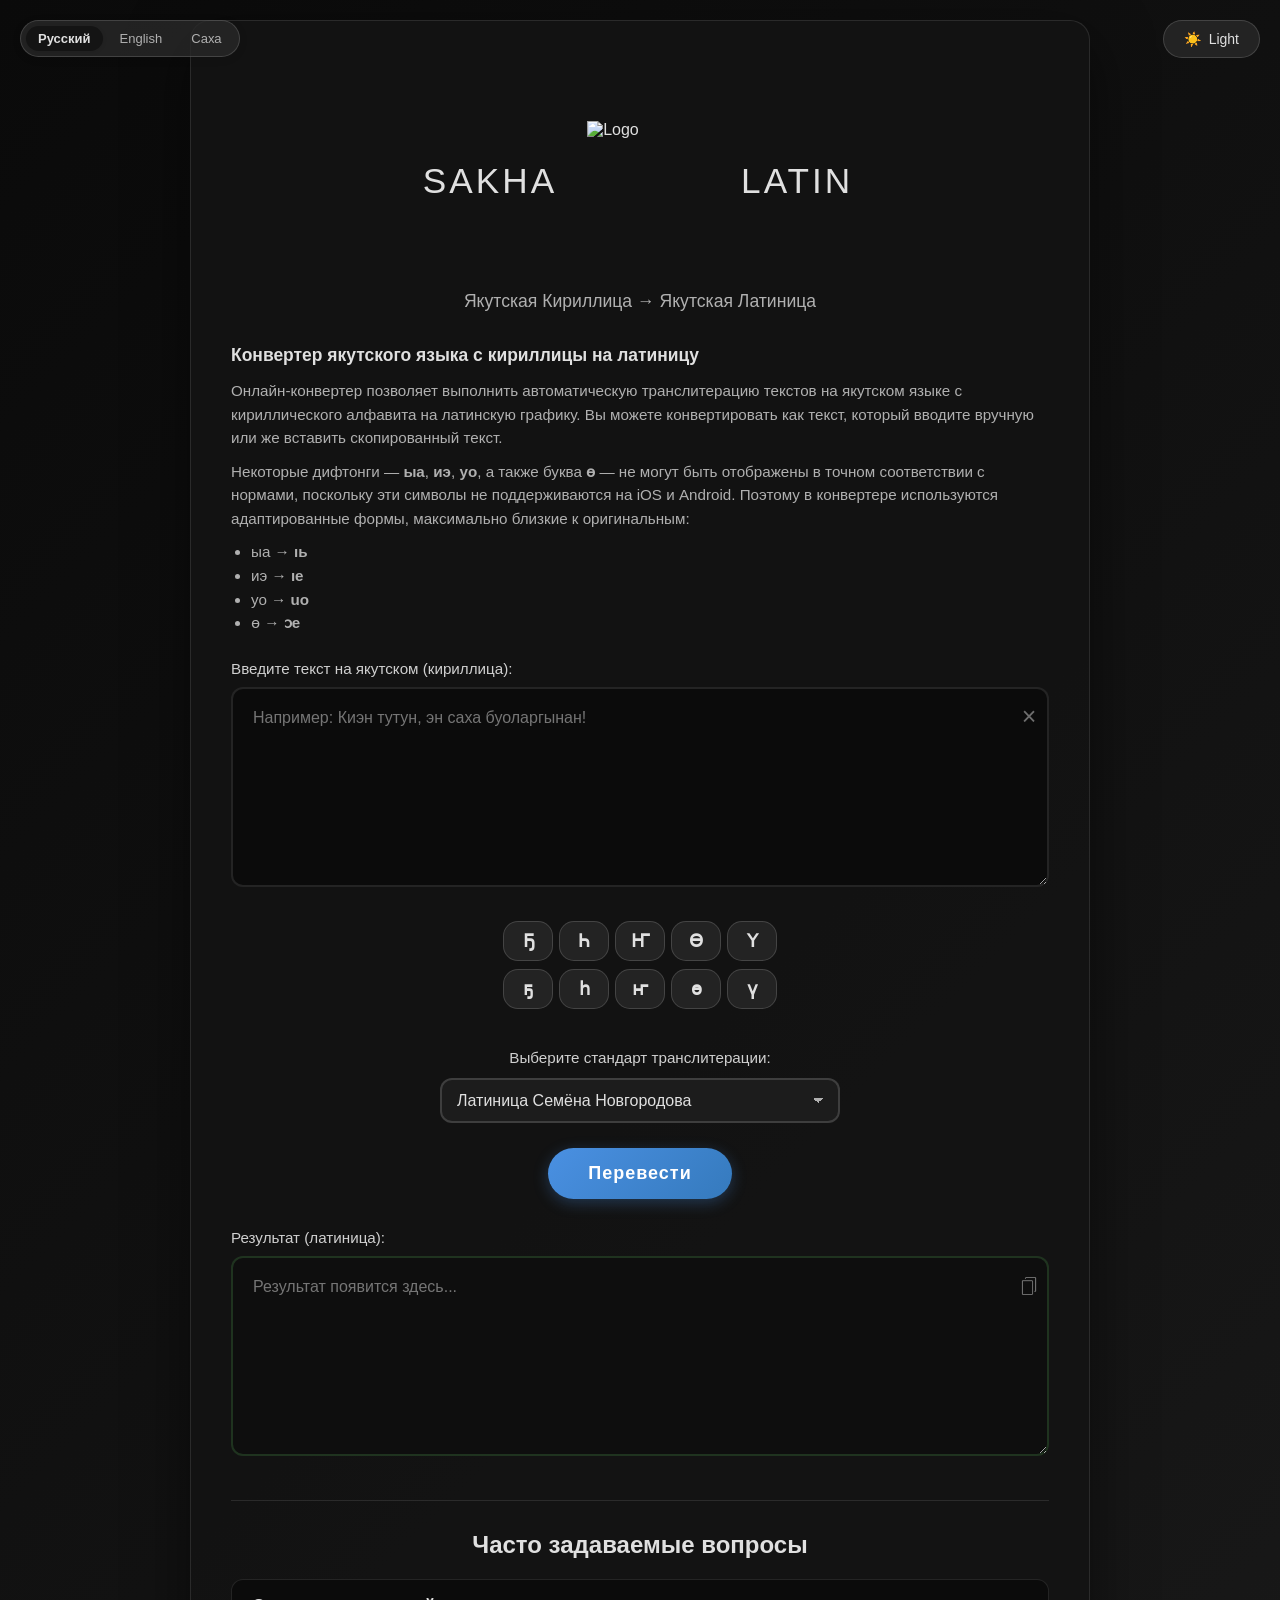
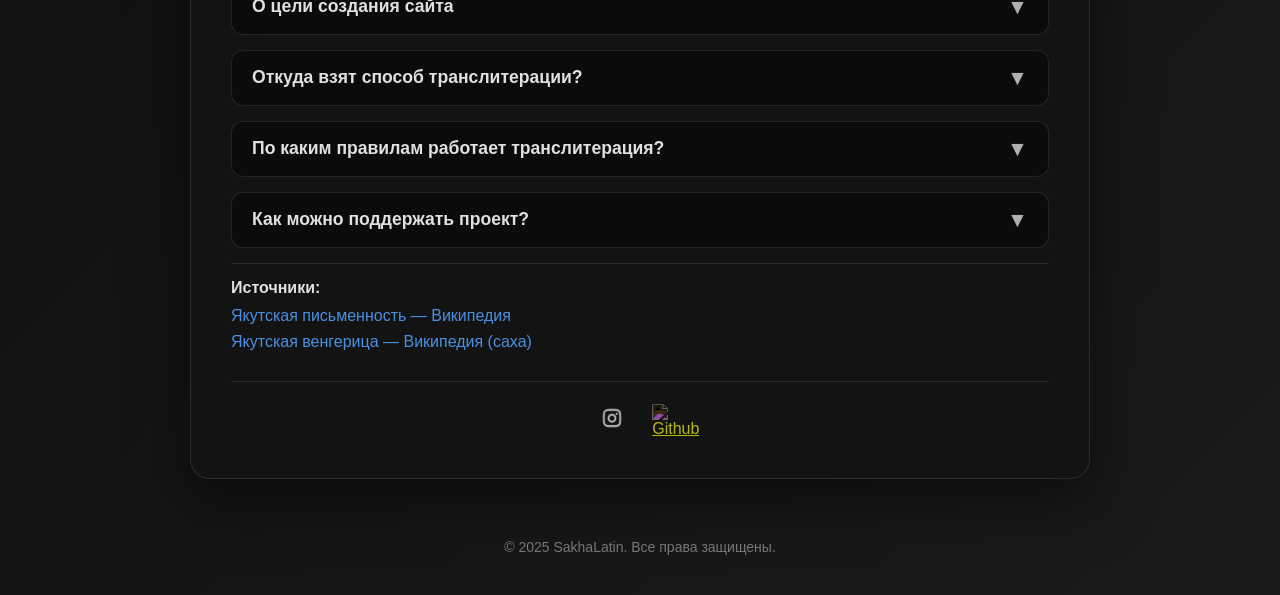
==== commit d53f8936: "Update footer copyright year to 2026" ====
--- a/index.html
+++ b/index.html
@@ -6,6 +6,7 @@
     <meta name="description" content="SakhaLatin — инструмент для транслитерации саха (якутской) кириллицы в латиницу, основанный на историческом алфавите Новгородова." data-i18n="meta_description">
     <title>SakhaLatin — Кириллица → Латиница</title>
     <link rel="icon" type="image/png" href="haryskhal.png">
+    <link rel="shortcut icon" type="image/png" href="haryskhal.png">
     <style>
         :root {
             --bg-container: rgba(20, 20, 20, 0.95);
@@ -223,7 +224,7 @@
             color: var(--text-label);
             font-size: 0.95em;
             font-weight: 500;
-            transition: color 0.3s ease;
+            transition: color 0.3s ease
         }
 
         textarea {
@@ -248,13 +249,12 @@
 
         .clear-btn, .copy-btn {
             position: absolute;
-            top: 10%;
-            transform: translateY(-50%);
+            top: 15px;
             right: 5px;
             background: transparent;
             border: none;
             cursor: pointer;
-            font-size: 20px;
+            font-size: 25px;
             color: var(--text-secondary);
             padding: 5px;
             border-radius: 50%;
@@ -265,13 +265,14 @@
             justify-content: center;
             transition: all 0.3s ease;
             opacity: 0.6;
+            transform: none;
         }
 
         .clear-btn:hover, .copy-btn:hover {
             opacity: 1;
             background: var(--bg-char-btn);
             color: var(--text-primary);
-            transform: translateY(-50%) scale(1.1);
+            transform: scale(1.1);
         }
 
         .copy-btn img {
@@ -362,14 +363,9 @@
             margin-top: 15px;
             margin-bottom: 25px;
             padding: 15px 0;
-        }
-
-        .special-chars-label {
-            margin-bottom: 10px;
-            color: var(--text-char-label);
-            font-size: 0.85em;
-            text-align: center;
-            transition: color 0.3s ease;
+            display: flex;
+            flex-direction: column;
+            gap: 8px;
         }
 
         .special-chars-grid {
@@ -384,16 +380,15 @@
             background: var(--bg-char-btn);
             color: var(--text-primary);
             border: 1px solid var(--border-char-btn);
-            padding: 6px 4px;
+            padding: 8px 4px;
             border-radius: 15px;
             cursor: pointer;
             font-size: 12px;
             font-weight: 500;
             transition: all 0.3s ease;
             display: flex;
-            flex-direction: column;
             align-items: center;
-            gap: 2px;
+            justify-content: center;
         }
 
         .char-btn:hover {
@@ -408,19 +403,8 @@
         }
 
         .char-cyrillic {
-            font-size: 14px;
+            font-size: 18px;
             font-weight: 600;
-        }
-
-        .char-latin {
-            font-size: 10px;
-            color: var(--text-secondary);
-            margin-top: 1px;
-        }
-
-        .arrow {
-            color: var(--text-secondary);
-            font-size: 8px;
         }
 
         .alphabet-select-section {
@@ -481,6 +465,129 @@
             transform: translateY(0);
         }
 
+        .faq-section {
+            margin-top: 40px;
+            padding-top: 30px;
+            border-top: 1px solid var(--border-color);
+        }
+
+        .faq-title {
+            font-size: 1.5em;
+            font-weight: 600;
+            color: var(--text-primary);
+            margin-bottom: 20px;
+            text-align: center;
+            transition: color 0.3s ease;
+        }
+
+        .faq-item {
+            margin-bottom: 15px;
+            background: var(--bg-textarea);
+            border: 1px solid var(--border-color);
+            border-radius: 12px;
+            overflow: hidden;
+            transition: all 0.3s ease;
+        }
+
+        .faq-item:hover {
+            border-color: rgba(100, 150, 255, 0.3);
+            box-shadow: 0 2px 8px rgba(0, 0, 0, 0.1);
+        }
+
+        .faq-item.active {
+            border-color: rgba(100, 150, 255, 0.5);
+        }
+
+        .faq-question {
+            font-size: 1.1em;
+            font-weight: 600;
+            color: var(--text-primary);
+            padding: 15px 20px;
+            cursor: pointer;
+            display: flex;
+            justify-content: space-between;
+            align-items: center;
+            transition: color 0.3s ease, background 0.3s ease;
+            user-select: none;
+        }
+
+        .faq-question:hover {
+            background: var(--bg-char-btn);
+        }
+
+        .faq-question-icon {
+            font-size: 1.2em;
+            transition: transform 0.3s ease;
+            color: var(--text-secondary);
+            flex-shrink: 0;
+            margin-left: 15px;
+        }
+
+        .faq-item.active .faq-question-icon {
+            transform: rotate(180deg);
+        }
+
+        .faq-answer {
+            font-size: 0.95em;
+            color: var(--text-secondary);
+            line-height: 1.6;
+            padding: 0 20px;
+            max-height: 0;
+            overflow: hidden;
+            transition: max-height 0.3s ease, padding 0.3s ease, color 0.3s ease;
+        }
+
+        .faq-item.active .faq-answer {
+            max-height: 1000px;
+            padding: 0 20px 15px 20px;
+        }
+
+        .faq-answer a {
+            color: #4a90e2;
+            text-decoration: none;
+            transition: color 0.3s ease;
+        }
+
+        .faq-answer a:hover {
+            color: #5aa0f2;
+            text-decoration: underline;
+        }
+
+        .faq-sources {
+            margin-top: 15px;
+            padding-top: 15px;
+            border-top: 1px solid var(--border-color);
+        }
+
+        .faq-sources-title {
+            font-size: 1em;
+            font-weight: 600;
+            color: var(--text-primary);
+            margin-bottom: 10px;
+            transition: color 0.3s ease;
+        }
+
+        .faq-sources-list {
+            list-style: none;
+            padding: 0;
+        }
+
+        .faq-sources-list li {
+            margin-bottom: 8px;
+        }
+
+        .faq-sources-list a {
+            color: #4a90e2;
+            text-decoration: none;
+            transition: color 0.3s ease;
+            word-break: break-all;
+        }
+
+        .faq-sources-list a:hover {
+            color: #5aa0f2;
+            text-decoration: underline;
+        }
+
         .footer-links {
             text-align: center;
             margin-top: 30px;
@@ -581,27 +688,60 @@
             }
 
             .char-btn {
-                padding: 5px 3px;
+                padding: 6px 3px;
                 font-size: 11px;
             }
 
             .char-cyrillic {
-                font-size: 12px;
-            }
-
-            .char-latin {
-                font-size: 9px;
+                font-size: 16px;
             }
 
             .clear-btn, .copy-btn {
                 width: 25px;
                 height: 25px;
-                font-size: 16px;
+                font-size: 25px;
+                top: 12px;
+                transform: none;
+            }
+
+            .clear-btn:hover, .copy-btn:hover {
+                transform: scale(1.1);
             }
 
             .copy-btn img {
                 width: 16px;
                 height: 16px;
+            }
+
+            .faq-section {
+                margin-top: 30px;
+                padding-top: 20px;
+            }
+
+            .faq-title {
+                font-size: 1.3em;
+                margin-bottom: 15px;
+            }
+
+            .faq-item {
+                margin-bottom: 12px;
+            }
+
+            .faq-question {
+                font-size: 1em;
+                padding: 12px 15px;
+            }
+
+            .faq-answer {
+                padding: 0 15px;
+            }
+
+            .faq-item.active .faq-answer {
+                padding: 0 15px 12px 15px;
+            }
+
+            .faq-answer {
+                font-size: 0.9em;
             }
         }
     </style>
@@ -647,17 +787,6 @@
             который вводите вручную или же вставить скопированный текст.
         </p>
 
-        <p style="margin-top: 10px;" data-i18n="intro_p2">
-            Преобразование основано на исторических системах латинизации якутского языка — 
-            алфавите <a href="https://ru.wikipedia.org/wiki/Якутская_письменность" target="_blank">
-            С.А. Новгородова</a> (подробности о структуре оригинального алфавита),
-            системе <a href="https://ru.wikipedia.org/wiki/Якутская_письменность" target="_blank">
-            Яналиф</a> (источники правил латиницы 1929–1939),
-            а также на современном стандарте 
-            <a href="https://sah.wikipedia.org/wiki/Кыттааччы:Timiriliev/Якутская_венгерица" target="_blank">«Венгерица»</a> 
-            (описание актуальной латинской системы).
-        </p>
-
         <p style="margin-top: 10px;" data-i18n="intro_p3">
             Некоторые дифтонги — <b>ыа</b>, <b>иэ</b>, <b>уο</b>, а также буква <b>ө</b> — 
             не могут быть отображены в точном соответствии с нормами, поскольку эти символы 
@@ -681,9 +810,10 @@
         </div>
 
         <div class="special-chars-section">
-            <p class="special-chars-label" data-i18n="special_chars_label">Специальные символы (нажмите, чтобы вставить):</p>
-            <div class="special-chars-grid" id="special-chars-grid">
-                </div>
+            <div class="special-chars-grid" id="special-chars-grid-uppercase">
+            </div>
+            <div class="special-chars-grid" id="special-chars-grid-lowercase">
+            </div>
         </div>
 
         <div class="alphabet-select-section">
@@ -708,6 +838,53 @@
             </div>
         </div>
 
+        <div class="faq-section">
+            <h2 class="faq-title" data-i18n="faq_title">Часто задаваемые вопросы</h2>
+            
+            <div class="faq-item">
+                <div class="faq-question">
+                    <span data-i18n="faq_q1">Откуда взят способ транслитерации?</span>
+                    <span class="faq-question-icon">▼</span>
+                </div>
+                <div class="faq-answer" data-i18n="faq_a1">Транслитерация основана на исторических системах латинизации якутского языка: алфавите С.А. Новгородова (1920-е)، системе Яналиф (1929–1939 годов), алфавите Хитрова и современном стандарте «Венгерица». Эти системы были переосмыслены и адаптированы под современные цифровые и визуальные задачи.</div>
+            </div>
+
+            <div class="faq-item">
+                <div class="faq-question">
+                    <span data-i18n="faq_q2">По каким правилам работает транслитерация?</span>
+                    <span class="faq-question-icon">▼</span>
+                </div>
+                <div class="faq-answer" data-i18n="faq_a2">Система основана на соответствии один-к-одному между кириллическими и латинскими символами. Каждый знак преобразуется по заданному набору правил с учётом структуры и особенностей якутского языка. При этом сохраняется читаемость текста, визуальная логика и лингвистическая последовательность.</div>
+            </div>
+
+            <div class="faq-item">
+                <div class="faq-question">
+                    <span data-i18n="faq_q3">О цели создания сайта</span>
+                    <span class="faq-question-icon">▼</span>
+                </div>
+                <div class="faq-answer" data-i18n="faq_a3">Этот сайт создан не для коммерческого использования, а для свободного и открытого доступа. Основная цель проекта — пробудить интерес к истории якутского языка и вдохновить людей на его самостоятельную популяризацию. Особое внимание уделяется молодому поколению саха: проект стремится стать для них источником мотивации к созданию полезных инициатив, а также к сохранению, развитию и современному переосмыслению родного языка и культуры.</div>
+            </div>
+
+            <div class="faq-item">
+                <div class="faq-question">
+                    <span data-i18n="faq_q4">Как можно поддержать проект?</span>
+                    <span class="faq-question-icon">▼</span>
+                </div>
+                <div class="faq-answer" data-i18n="faq_a4">Поддержать проект можно через репосты в социальных сетях, рассказы о нём друзьям и знакомым, а также упоминания в своих творческих и образовательных инициативах. Самая ценная поддержка — это живой интерес, вовлечённость и распространение идеи среди людей.</div>
+            </div>
+
+            <div class="faq-sources">
+                <div class="faq-sources-title" data-i18n="faq_sources_title">Источники:</div>
+                <ul class="faq-sources-list">
+                    <li>
+                        <a href="https://ru.wikipedia.org/wiki/Якутская_письменность" target="_blank" rel="noopener noreferrer" data-i18n="faq_source1">Якутская письменность — Википедия</a>
+                    </li>
+                    <li>
+                        <a href="https://sah.wikipedia.org/wiki/Кыттааччы:Timiriliev/Якутская_венгерица" target="_blank" rel="noopener noreferrer" data-i18n="faq_source2">Якутская венгерица — Википедия (саха)</a>
+                    </li>
+                </ul>
+            </div>
+        </div>
 
         <div class="footer-links">
             <a href="https://www.instagram.com/sakhalatin" target="_blank" rel="noopener noreferrer" title="Contact me on Instagram" data-i18n="contact_title">
@@ -730,7 +907,6 @@
                 'subtitle': 'Якутская Кириллица → Якутская Латиница',
                 'intro_title': 'Конвертер якутского языка с кириллицы на латиницу',
                 'intro_text': 'Онлайн-конвертер позволяет выполнить автоматическую транслитерацию текстов на якутском языке с кириллического алфавита на латинскую графику. Вы можете конвертировать как текст, который вводите вручную или же вставить скопированный текст.',
-                "intro_p2": "Преобразование основано на исторических системах латинизации якутского языка — алфавите С.А. Новгородова (<a href=\"https://ru.wikipedia.org/wiki/Якутская_письменность\" target=\"_blank\">источник</a>), системе Яналиф (<a href=\"https://ru.wikipedia.org/wiki/Якутская_письменность\" target=\"_blank\">источник</a>), а также на современном стандарте «Венгерица» (<a href=\"https://sah.wikipedia.org/wiki/Кыттааччы:Timiriliev/Якутская_венгерица\" target=\"_blank\">описание системы</a>)."
                 'intro_p3': 'Некоторые дифтонги — <b>ыа</b>, <b>иэ</b>, <b>уο</b>, а также буква <b>ө</b> — не могут быть отображены в точном соответствии с нормами, поскольку эти символы не поддерживаются на iOS и Android. Поэтому в конвертере используются адаптированные формы, максимально близкие к оригинальным:',
                 'input_label': 'Введите текст на якутском (кириллица):',
                 'input_placeholder': 'Например: Киэн тутун, эн саха буоларгынан!',
@@ -748,7 +924,19 @@
                 'contact_title': 'Свяжитесь со мной в Instagram',
                 'footer_copyright': '© 2025 SakhaLatin. Все права защищены.',
                 'toast_copied': 'Скопировано в буфер обмена!',
-                'toast_nothing': 'Нечего копировать'
+                'toast_nothing': 'Нечего копировать',
+                'faq_title': 'Часто задаваемые вопросы',
+                'faq_q1': 'О цели создания сайта',
+                'faq_a1': 'Этот сайт создан не для коммерческого использования, а для всеобщего доступа. Моя цель — чтобы люди интересовались историей якутского языка и сами популяризировали его. Я хочу, чтобы молодое поколение саха находило вдохновение создавать полезные проекты, сохранять и развивать наш язык и культуру.',
+                'faq_q2': 'Откуда взят способ транслитерации?',
+                'faq_a2': 'Транслитерация основана на исторических системах латинизации якутского языка: алфавите С.А. Новгородова (1920-е)، системе Яналиф (1929–1939 годов), алфавите Хитрова и современном стандарте «Венгерица». Эти системы были переосмыслены и адаптированы под современные цифровые и визуальные задачи.',
+                'faq_q3': 'По каким правилам работает транслитерация?',
+                'faq_a3': 'Система основана на соответствии один-к-одному между кириллическими и латинскими символами. Каждый знак преобразуется по заданному набору правил с учётом структуры и особенностей якутского языка. При этом сохраняется читаемость текста, визуальная логика и лингвистическая последовательность.',
+                'faq_q4': 'Как можно поддержать проект?',
+                'faq_a4': 'Поддержать проект можно через репосты в социальных сетях, рассказы о нём друзьям и знакомым, а также упоминания в своих творческих и образовательных инициативах. Самая ценная поддержка — это живой интерес, вовлечённость и распространение идеи среди людей.',
+                'faq_sources_title': 'Источники:',
+                'faq_source1': 'Якутская письменность — Википедия',
+                'faq_source2': 'Якутская венгерица — Википедия (саха)'
             },
             'en': {
                 'meta_description': 'SakhaLatin — A tool to transliterate Sakha (Yakut) Cyrillic to Latin, based on the historical Novgorodov alphabet.',
@@ -756,7 +944,6 @@
                 'subtitle': 'Yakut Cyrillic → Yakut Latin',
                 'intro_title': 'Yakut Language Cyrillic to Latin Converter',
                 'intro_text': 'This online converter allows you to automatically transliterate texts in the Yakut language from the Cyrillic alphabet to Latin script. You can convert text that you type manually or paste copied text.',
-'intro_p2': 'The conversion is based on historical systems of Yakut latinization — the alphabet of S.A. Novgorodov (1920s), the Yanálif system (Latin 1929–1939), and the modern "Vengeritsa" standard.',
                 'intro_p3': 'Some diphthongs — <b>ыа</b>, <b>иэ</b>, <b>уο</b>, as well as the letter <b>ө</b> — cannot be displayed in exact accordance with the standards, as these symbols are not supported on iOS and Android. Therefore, the converter uses adapted forms that are as close as possible to the originals:',
                 'input_label': 'Enter text in Yakut (Cyrillic):',
                 'input_placeholder': 'Example: Киэн тутун, эн саха буоларгынан!',
@@ -774,7 +961,19 @@
                 'contact_title': 'Contact me on Instagram',
                 'footer_copyright': '© 2025 SakhaLatin. All rights reserved.',
                 'toast_copied': 'Copied to clipboard!',
-                'toast_nothing': 'Nothing to copy'
+                'toast_nothing': 'Nothing to copy',
+                'faq_title': 'Frequently Asked Questions',
+                'faq_q1': 'About the purpose of creating this site',
+                'faq_a1': 'This website is not intended for commercial use, but rather for free and open access. The project\'s primary goal is to spark interest in the history of the Yakut language and inspire people to promote it independently. Particular attention is paid to the younger generation of Sakha people: the project aims to motivate them to create useful initiatives, as well as to preserve, develop, and reimagine their native language and culture.',
+                'faq_q2': 'Where does the transliteration method come from?',
+                'faq_a2': 'The transliteration is based on historical systems of Yakut latinization: the alphabet of S.A. Novgorodov (1920s), the Yanálif system (1929–1939), Khitrov\'s alphabet, and the modern "Vengeritsa" standard. These systems have been reimagined and adapted for modern digital and visual applications.',
+                'faq_q3': 'What rules does the transliteration follow?',
+                'faq_a3': 'The system is based on a one-to-one correspondence between Cyrillic and Latin characters. Each sign is converted according to a given set of rules, taking into account the structure and features of the Yakut language. At the same time, text readability, visual logic, and linguistic consistency are preserved.',
+                'faq_q4': 'How can I support the project?',
+                'faq_a4': 'You can support the project through reposts on social networks, sharing it with friends and acquaintances, as well as mentioning it in your creative and educational initiatives. The most valuable support is genuine interest, engagement, and spreading the idea among people.',
+                'faq_sources_title': 'Sources:',
+                'faq_source1': 'Yakut writing — Wikipedia',
+                'faq_source2': 'Yakut Vengeritsa — Wikipedia (Sakha)'
             },
             'sah': {
                 'meta_description': 'SakhaLatin — Саха (якут) кириллицатын латыын алпабыытыгар көһөрөр тэрил, С.А. Новгородов историябыт алпабыытыгар олоҕуран.',
@@ -782,7 +981,6 @@
                 'subtitle': 'Саха Кириллицата → Саха Латыына',
                 'intro_title': 'Саха тылын кириллицаттан латыын алпабыытыгар көһөрөөччү',
                 'intro_text': 'Бу онлайн-көһөрөөччү сахалыы тиэкистэри кириллицаттан латыын суругар-бичигэр тута көһөрөргө аналлаах. Бэйэҕит бэчээттиир эбэтэр атын сиртэн киллэрбит тиэкискитин көһөрүөххүтүн сөп.',
-'intro_p2': 'Көһөрүү саха тылын латыыннааһын историябыт тиһиктэригэр олоҕурар — С.А. Новгородов алпабыыта (1920-с сс.), Яналиф тиһигэ (1929–1939 сс. латыын алпабыыта), уонна билиҥҥи "Венгерица" стандарыгар.',
                 'intro_p3': 'Сорох дифтоҥнар — <b>ыа</b>, <b>иэ</b>, <b>уο</b>, уонна <b>ө</b> буукуба — iOS уонна Android-ка өйөммөт буоланнарын, табатык көстүбэттэр. Ол иһин манна кинилэргэ чугас, сөптөөх солбуктар туттуллаллар:',
                 'input_label': 'Сахалыы тиэкиһи киллэр (кириллица):',
                 'input_placeholder': 'Холобур: Киэн тутун, эн саха буоларгынан!',
@@ -800,7 +998,19 @@
                 'contact_title': 'Instagram-ҥа сибээстэс',
                 'footer_copyright': '© 2025 SakhaLatin. Барыта көмүскэллээх.',
                 'toast_copied': 'Буферга куопуйданда!',
-                'toast_nothing': 'Куопуйдуур туох да суох'
+                'toast_nothing': 'Куопуйдуур туох да суох',
+                'faq_title': 'Элбэхтик ыйытыллар ыйытыктар',
+                'faq_q1': 'Ситим-сир айыллыбыт сыалын туһунан',
+                'faq_a1': 'Бу ситим-сир коммерческай туһаҕа аналлана илигин, босхо уонна аһаҕас туһаҕа аналлаах. Тэрил сүрүн сыала — саха тылын историятыгар кыһаллыыны үөскэтии уонна дьону бэйэлэрэ тарҕаталларыгар күүһүрдүү. Эдэр көлүөнэ саха дьонугар аналлаах: тэрил кинилэргэ туһалаах инициативалар оҥорорго, ону тэҥэ төрүт тылбытын уонна култуурабытын харыстыырга, сайыннарарга уонна билиҥҥи кэмҥэ саҥанан толкуйдааһыҥҥа күүһүрдүүнү булунарга аналлаах.',
+                'faq_q2': 'Транслитерация ньымата хантан ылыллыбыт?',
+                'faq_a2': 'Транслитерация саха тылын латыыннааһын историябыт тиһиктэригэр олоҕурар: С.А. Новгородов алпабыыта (1920-с сс.), Яналиф тиһигэ (1929–1939 сс.), Хитров алпабыыта уонна билиҥҥи "Венгерица" стандара. Бу тиһиктэр билиҥҥи цифровой уонна визуальнай задачаларга сөптөөхтүк саҥанан толкуйданан уонна адаптацияланан туһаныллаллар.',
+                'faq_q3': 'Транслитерация ханнык дьаһабыллары тутуһар?',
+                'faq_a3': 'Тиһик кириллица уонна латыын бэлиэлэрин биир-бииргэ сөп түбэһиитигэр олоҕурар. Бэлиэ барыта саха тылын структуратын уонна ойуулуурун ааҕан биэриллэр дьаһабылларга сөп түбэһиннэрэн көһөрүллэр. Ону тэҥэ тиэкис ааҕыллар кыаҕа, визуальнай логика уонна лингвистическай последовательноһа харыстаныллар.',
+                'faq_q4': 'Тэрили хайдах көмүскээххин сөп?',
+                'faq_a4': 'Тэрили социальнай ситимнэргэ репост оҥорон, доҕотторугар уонна билэр дьоҥҥо кэпсээн, ону тэҥэ бэйэҕит творческай уонна үөрэх инициативаларыгар ахтынан көмүскээххин сөп. Ордук кэрэхтээх көмө — бу кыратык кыһаллыы, кыттыы уонна санааны дьон ортотугар тарҕатыы.',
+                'faq_sources_title': 'Источниктар:',
+                'faq_source1': 'Саха суруга — Википедия',
+                'faq_source2': 'Саха венгерицата — Википедия (саха)'
             }
         };
 
@@ -1088,7 +1298,8 @@
             const themeIcon = document.getElementById('theme-icon');
             const themeText = document.getElementById('theme-text');
             const toast = document.getElementById('toast');
-            const specialCharsGrid = document.getElementById('special-chars-grid');
+            const specialCharsGridUppercase = document.getElementById('special-chars-grid-uppercase');
+            const specialCharsGridLowercase = document.getElementById('special-chars-grid-lowercase');
             const alphabetSelect = document.getElementById('alphabet-select');
             const langButtons = document.querySelectorAll('.lang-btn'); 
 
@@ -1149,18 +1360,42 @@
                 }
             });
 
-            specialCharacters.forEach(char => {
+            // Разделяем символы на заглавные и строчные
+            const uppercaseChars = specialCharacters.filter(char => {
+                const upper = char.cyrillic.toUpperCase();
+                const lower = char.cyrillic.toLowerCase();
+                return char.cyrillic === upper && upper !== lower;
+            });
+            const lowercaseChars = specialCharacters.filter(char => {
+                const upper = char.cyrillic.toUpperCase();
+                const lower = char.cyrillic.toLowerCase();
+                return char.cyrillic === lower && upper !== lower;
+            });
+
+            // Создаем кнопки для заглавных символов
+            uppercaseChars.forEach(char => {
                 const button = document.createElement('button');
                 button.className = 'char-btn';
                 button.innerHTML = `
-                    <span class.char-cyrillic">${char.cyrillic}</span>
-                    <span class="arrow">→</span>
-                    <span class="char-latin">${char.latin}</span>
+                    <span class="char-cyrillic">${char.cyrillic}</span>
                 `;
                 button.addEventListener('click', function() {
                     insertAtCursor(inputTextarea, char.cyrillic);
                 });
-                specialCharsGrid.appendChild(button);
+                specialCharsGridUppercase.appendChild(button);
+            });
+
+            // Создаем кнопки для строчных символов
+            lowercaseChars.forEach(char => {
+                const button = document.createElement('button');
+                button.className = 'char-btn';
+                button.innerHTML = `
+                    <span class="char-cyrillic">${char.cyrillic}</span>
+                `;
+                button.addEventListener('click', function() {
+                    insertAtCursor(inputTextarea, char.cyrillic);
+                });
+                specialCharsGridLowercase.appendChild(button);
             });
 
             function performTransliteration() {
@@ -1186,11 +1421,30 @@
                 });
             });
 
+            // FAQ accordion functionality
+            const faqItems = document.querySelectorAll('.faq-item');
+            faqItems.forEach(item => {
+                const question = item.querySelector('.faq-question');
+                question.addEventListener('click', () => {
+                    const isActive = item.classList.contains('active');
+                    
+                    // Close all FAQ items
+                    faqItems.forEach(faqItem => {
+                        faqItem.classList.remove('active');
+                    });
+                    
+                    // Open clicked item if it wasn't active
+                    if (!isActive) {
+                        item.classList.add('active');
+                    }
+                });
+            });
+
             initApp();
         });
     </script>
     <footer style="text-align: center; margin-top: 40px; padding: 20px; color: #777; font-size: 14px;">
-        <p data-i18n="footer_copyright">© 2025 SakhaLatin. All rights reserved.</p>
+        <p data-i18n="footer_copyright">© 2026 SakhaLatin. All rights reserved.</p>
     </footer>
 </body>
 </html>
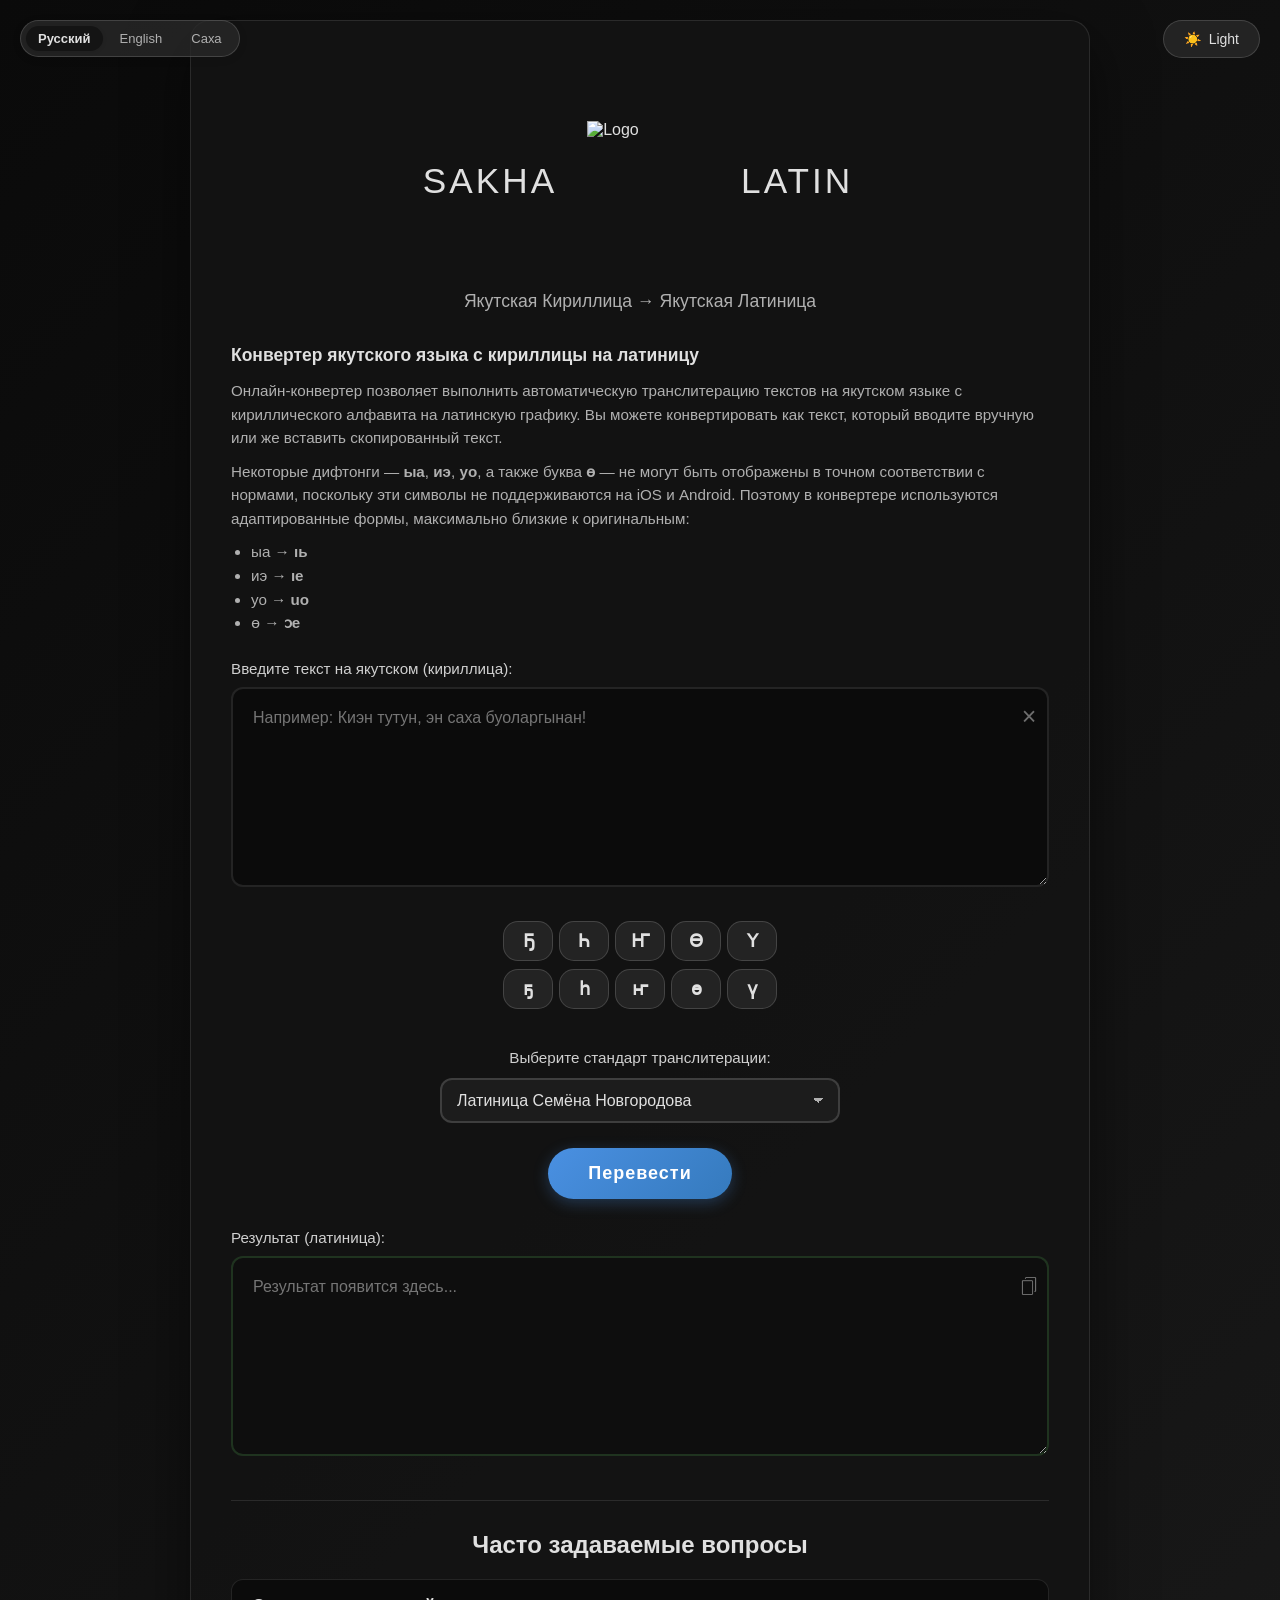
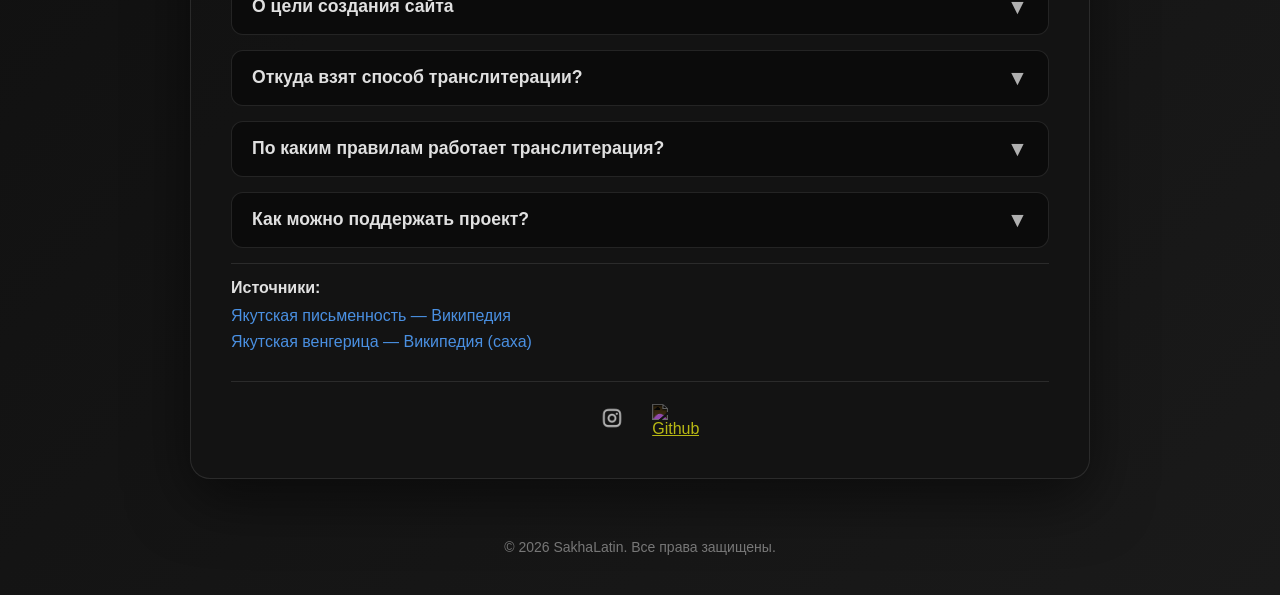
==== commit fbf6b9d3: "Update copyright year to 2026 in index.html" ====
--- a/index.html
+++ b/index.html
@@ -922,7 +922,7 @@
                 'output_placeholder': 'Результат появится здесь...',
                 'copy_title': 'Копировать',
                 'contact_title': 'Свяжитесь со мной в Instagram',
-                'footer_copyright': '© 2025 SakhaLatin. Все права защищены.',
+                'footer_copyright': '© 2026 SakhaLatin. Все права защищены.',
                 'toast_copied': 'Скопировано в буфер обмена!',
                 'toast_nothing': 'Нечего копировать',
                 'faq_title': 'Часто задаваемые вопросы',
@@ -959,7 +959,7 @@
                 'output_placeholder': 'The result will appear here...',
                 'copy_title': 'Copy',
                 'contact_title': 'Contact me on Instagram',
-                'footer_copyright': '© 2025 SakhaLatin. All rights reserved.',
+                'footer_copyright': '© 2026 SakhaLatin. All rights reserved.',
                 'toast_copied': 'Copied to clipboard!',
                 'toast_nothing': 'Nothing to copy',
                 'faq_title': 'Frequently Asked Questions',
@@ -996,7 +996,7 @@
                 'output_placeholder': 'Түмүк манна тахсыа...',
                 'copy_title': 'Куопуйалаа',
                 'contact_title': 'Instagram-ҥа сибээстэс',
-                'footer_copyright': '© 2025 SakhaLatin. Барыта көмүскэллээх.',
+                'footer_copyright': '© 2026 SakhaLatin. Барыта көмүскэллээх.',
                 'toast_copied': 'Буферга куопуйданда!',
                 'toast_nothing': 'Куопуйдуур туох да суох',
                 'faq_title': 'Элбэхтик ыйытыллар ыйытыктар',
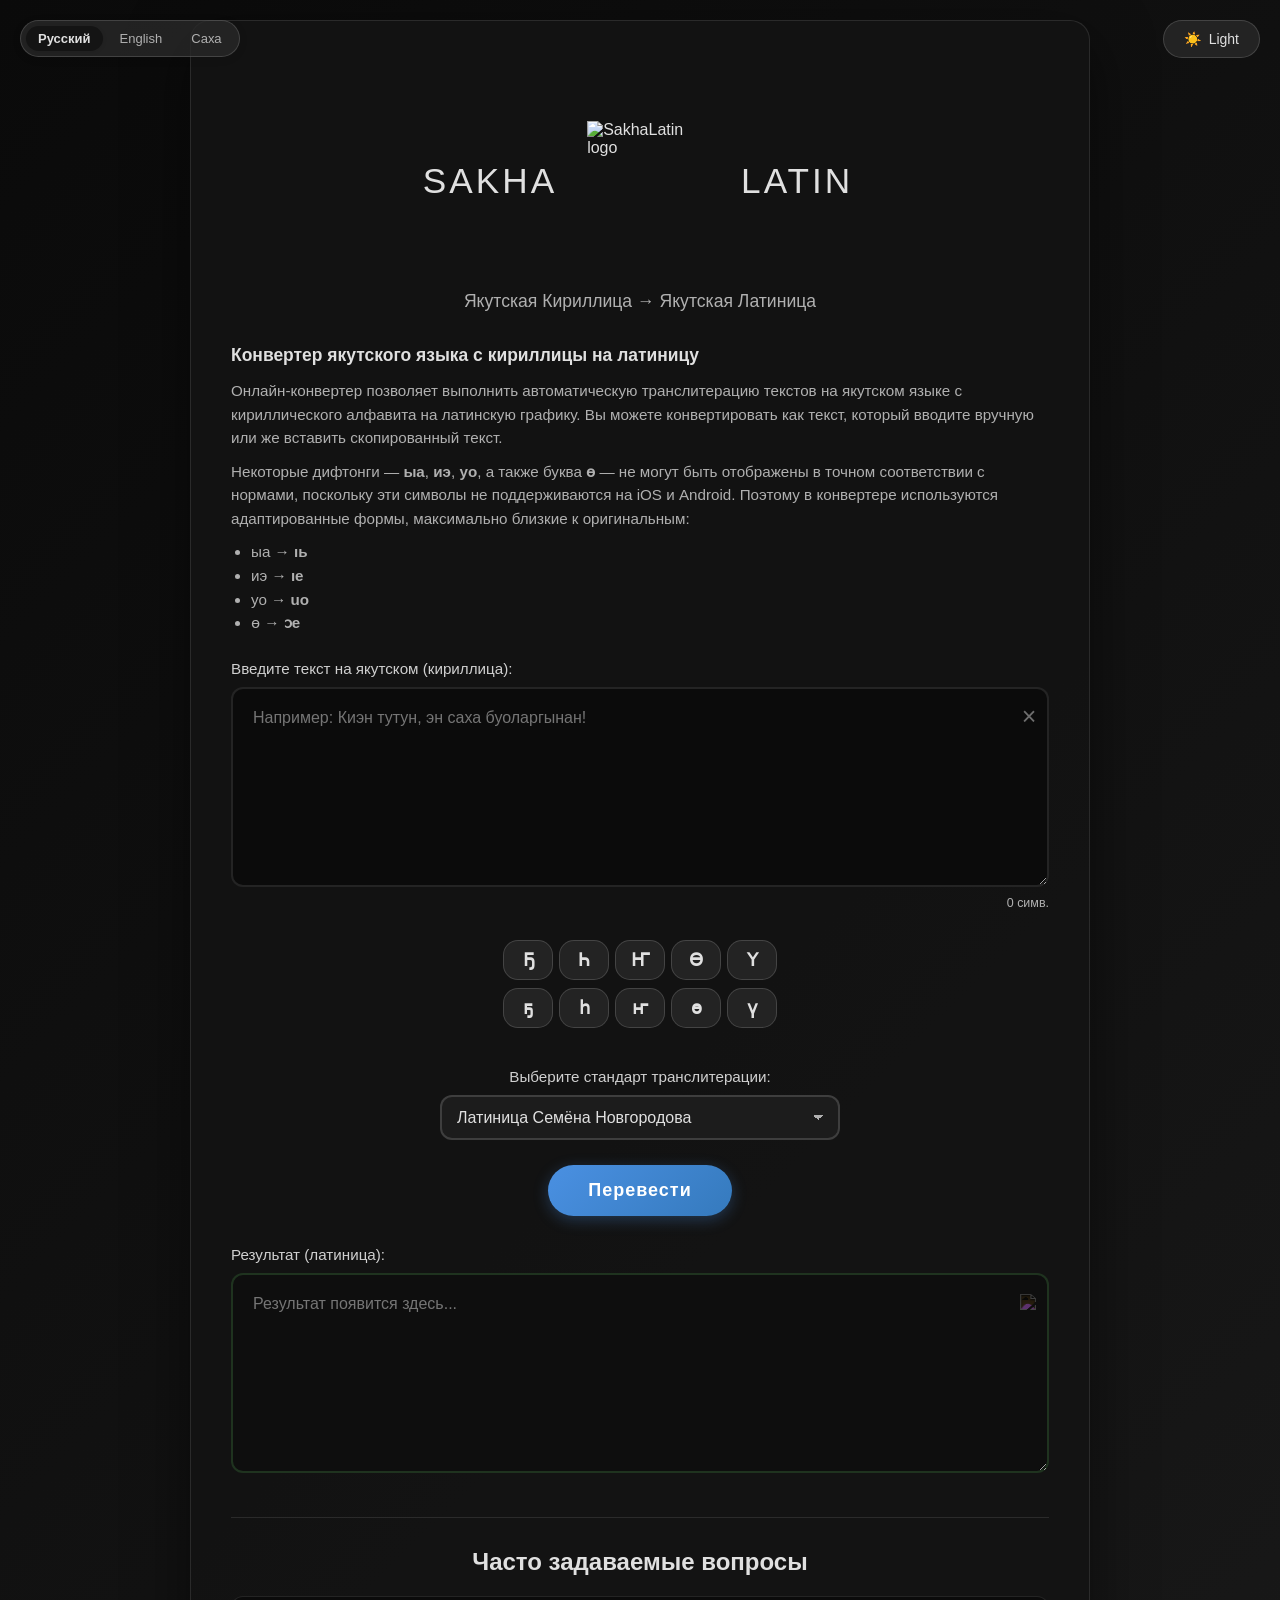
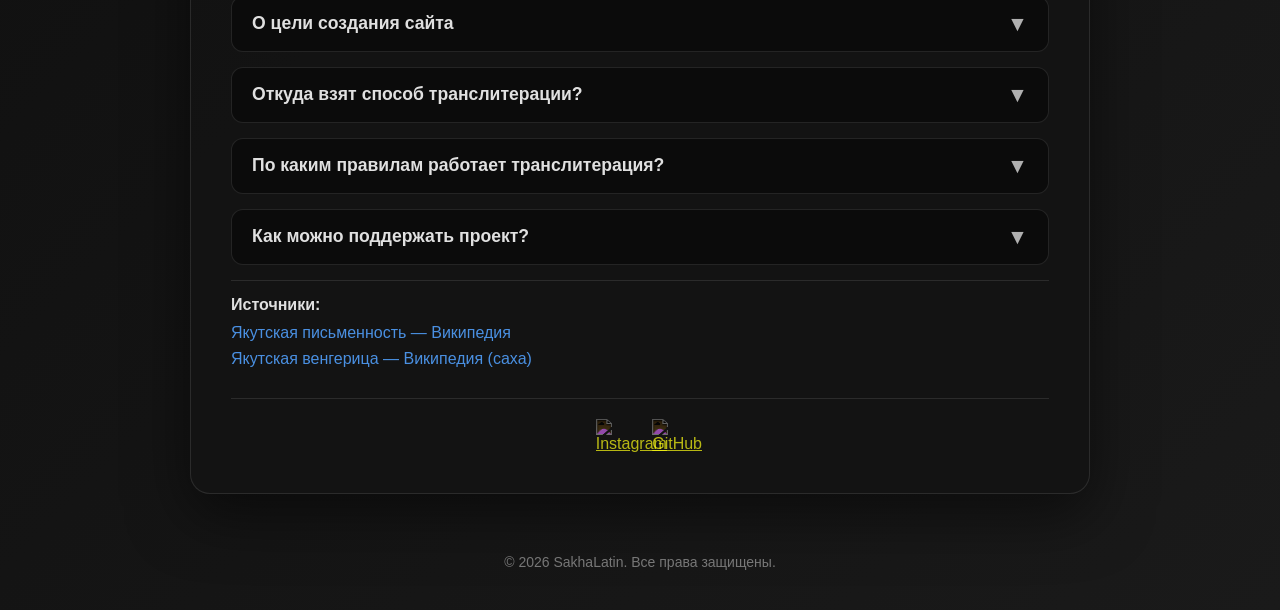
==== commit d427789b: "Divided .HTML into .HTML, .js and .css" ====
--- a/index.html
+++ b/index.html
@@ -7,754 +7,19 @@
     <title>SakhaLatin — Кириллица → Латиница</title>
     <link rel="icon" type="image/png" href="haryskhal.png">
     <link rel="shortcut icon" type="image/png" href="haryskhal.png">
-    <style>
-        :root {
-            --bg-container: rgba(20, 20, 20, 0.95);
-            --bg-textarea: rgba(10, 10, 10, 0.8);
-            --bg-output: rgba(15, 15, 15, 0.9);
-            --bg-char-btn: rgba(40, 40, 40, 0.8);
-            --bg-char-btn-hover: rgba(60, 60, 60, 0.9);
-            --bg-select: rgba(30, 30, 30, 0.9);
-            --text-primary: #e0e0e0;
-            --text-secondary: #b0b0b0;
-            --text-label: #d0d0d0;
-            --text-char-label: #c0c0c0;
-            --border-color: rgba(255, 255, 255, 0.1);
-            --border-textarea: rgba(255, 255, 255, 0.1);
-            --border-output: rgba(100, 200, 100, 0.2);
-            --border-char-btn: rgba(255, 255, 255, 0.15);
-            --border-select: rgba(255, 255, 255, 0.15);
-            --shadow-container: 0 20px 60px rgba(0, 0, 0, 0.5);
-            --shadow-char-btn: 0 4px 12px rgba(255, 255, 255, 0.1);
-        }
+    <link rel="stylesheet" href="style.css">
 
-        [data-theme="light"] {
-            /* Light theme */
-            --bg-container: rgba(255, 255, 255, 0.95);
-            --bg-textarea: rgba(250, 250, 250, 0.9);
-            --bg-output: rgba(245, 255, 245, 0.9);
-            --bg-char-btn: rgba(240, 240, 240, 0.9);
-            --bg-char-btn-hover: rgba(220, 220, 220, 0.95);
-            --bg-select: rgba(245, 245, 245, 0.9);
-            --text-primary: #1a1a1a;
-            --text-secondary: #666666;
-            --text-label: #333333;
-            --text-char-label: #555555;
-            --border-color: rgba(0, 0, 0, 0.1);
-            --border-textarea: rgba(0, 0, 0, 0.15);
-            --border-output: rgba(50, 150, 50, 0.3);
-            --border-char-btn: rgba(0, 0, 0, 0.2);
-            --border-select: rgba(0, 0, 0, 0.2);
-            --shadow-container: 0 20px 60px rgba(0, 0, 0, 0.15);
-            --shadow-char-btn: 0 4px 12px rgba(0, 0, 0, 0.1);
-            --body-bg-color: #ffffff
-        }
+    <!-- Google Analytics -->
+    <script async src="https://www.googletagmanager.com/gtag/js?id=G-G4NEH7TP8F"></script>
+    <script>
+        window.dataLayer = window.dataLayer || [];
+        function gtag(){ dataLayer.push(arguments); }
+        gtag('js', new Date());
+        gtag('config', 'G-G4NEH7TP8F');
+    </script>
+</head>
+<body>
 
-        * {
-            margin: 0;
-            padding: 0;
-            box-sizing: border-box;
-        }
-
-        html {
-        transition: background 0.3s ease;
-        }
-
-    html[data-theme="dark"] {
-        background: linear-gradient(135deg, #0a0a0a 0%, #1a1a1a 100%);
-        }
-
-    html[data-theme="light"] {
-        background: linear-gradient(135deg, #f5f5f5 0%, #e8e8e8 100%);
-        }
-       
-        body {
-        font-family: -apple-system, BlinkMacSystemFont, 'Segoe UI', Roboto, Oxygen, Ubuntu, Cantarell, sans-serif;
-        background: var(--body-bg-color); 
-        color: var(--text-primary);
-        min-height: 100vh;
-        display: flex;
-        flex-direction: column;
-        align-items: center;
-        justify-content: center;
-        padding: 20px;
-        transition: color 0.3s ease, background 0.3s ease; /* Add background to transition */
-        position: relative;
-        }
-
-        .container {
-            width: 100%;
-            max-width: 900px;
-            background: var(--bg-container);
-            border-radius: 20px;
-            padding: 40px;
-            box-shadow: var(--shadow-container);
-            border: 1px solid var(--border-color);
-            transition: background 0.3s ease, border-color 0.3s ease, box-shadow 0.3s ease;
-        }
-
-        .lang-switcher {
-            position: absolute;
-            top: 20px;
-            left: 20px;
-            display: flex;
-            gap: 5px;
-            background: var(--bg-char-btn);
-            border: 1px solid var(--border-char-btn);
-            border-radius: 50px;
-            padding: 5px;
-            z-index: 100;
-            box-shadow: 0 2px 8px rgba(0,0,0,0.1);
-        }
-
-        .lang-btn {
-            background: transparent;
-            border: none;
-            color: var(--text-secondary);
-            padding: 5px 12px;
-            cursor: pointer;
-            border-radius: 50px;
-            font-size: 13px;
-            font-weight: 500;
-            transition: all 0.3s ease;
-        }
-
-        .lang-btn:hover {
-            color: var(--text-primary);
-            background: var(--bg-char-btn-hover);
-        }
-
-        .lang-btn.active {
-            background: var(--bg-container);
-            color: var(--text-primary);
-            box-shadow: 0 1px 4px rgba(0,0,0,0.1);
-            font-weight: 600;
-        }
-
-
-        .theme-toggle {
-            position: absolute;
-            top: 20px;
-            right: 20px;
-            background: var(--bg-char-btn);
-            border: 1px solid var(--border-char-btn);
-            border-radius: 50px;
-            padding: 10px 20px;
-            cursor: pointer;
-            font-size: 14px;
-            color: var(--text-primary);
-            display: flex;
-            align-items: center;
-            gap: 8px;
-            transition: all 0.3s ease;
-            z-index: 100;
-        }
-
-        .theme-toggle:hover {
-            background: var(--bg-char-btn-hover);
-            transform: translateY(-2px);
-            box-shadow: var(--shadow-char-btn);
-        }
-
-        .logo-header {
-            display: flex;
-            align-items: center;
-            justify-content: center;
-            gap: 30px;
-            margin-bottom: 30px;
-            padding: 20px 0;
-            margin-top: 40px;
-        }
-
-        .logo-text {
-            font-size: 2.2em;
-            font-weight: 300;
-            letter-spacing: 3px;
-            color: var(--text-primary);
-            text-transform: uppercase;
-            min-width: 120px;
-            text-align: center;
-            transition: color 0.3s ease;
-        }
-
-        .logo-container {
-            width: 120px;
-            height: 120px;
-            display: flex;
-            align-items: center;
-            justify-content: center;
-            flex-shrink: 0;
-        }
-
-        .logo-image {
-            width: 100%;
-            height: 100%;
-            object-fit: contain;
-        }
-
-        .subtitle {
-            text-align: center;
-            margin-bottom: 30px;
-            color: var(--text-secondary);
-            font-size: 0em; 
-            transition: color 0.3s ease;
-        }
-
-        .main-subtitle {
-            text-align: center;
-            margin-bottom: 30px;
-            color: var(--text-secondary);
-            font-size: 1.1em;
-            font-weight: 400;
-            transition: color 0.3s ease;
-        }
-
-        .input-section {
-            margin-bottom: 15px;
-            position: relative;
-        }
-
-        .textarea-wrapper {
-            position: relative;
-        }
-
-        label {
-            display: block;
-            margin-bottom: 10px;
-            color: var(--text-label);
-            font-size: 0.95em;
-            font-weight: 500;
-            transition: color 0.3s ease
-        }
-
-        textarea {
-            width: 100%;
-            min-height: 200px;
-            padding: 20px 50px 20px 20px;
-            background: var(--bg-textarea);
-            border: 2px solid var(--border-textarea);
-            border-radius: 12px;
-            color: var(--text-primary);
-            font-size: 16px;
-            font-family: inherit;
-            resize: vertical;
-            transition: border-color 0.3s ease, box-shadow 0.3s ease, background 0.3s ease, color 0.3s ease;
-        }
-
-        textarea:focus {
-            outline: none;
-            border-color: rgba(100, 150, 255, 0.5);
-            box-shadow: 0 0 20px rgba(100, 150, 255, 0.2);
-        }
-
-        .clear-btn, .copy-btn {
-            position: absolute;
-            top: 15px;
-            right: 5px;
-            background: transparent;
-            border: none;
-            cursor: pointer;
-            font-size: 25px;
-            color: var(--text-secondary);
-            padding: 5px;
-            border-radius: 50%;
-            width: 30px;
-            height: 30px;
-            display: flex;
-            align-items: center;
-            justify-content: center;
-            transition: all 0.3s ease;
-            opacity: 0.6;
-            transform: none;
-        }
-
-        .clear-btn:hover, .copy-btn:hover {
-            opacity: 1;
-            background: var(--bg-char-btn);
-            color: var(--text-primary);
-            transform: scale(1.1);
-        }
-
-        .copy-btn img {
-            width: 18px;
-            height: 18px;
-            object-fit: contain;
-            transition: opacity 0.3s ease, filter 0.3s ease;
-            pointer-events: none;
-        }
-
-        html[data-theme="dark"] .copy-btn img {
-            filter: invert(1) brightness(1.2);
-            opacity: 0.7;
-        }
-
-        html[data-theme="light"] .copy-btn img {
-            filter: brightness(0.6);
-            opacity: 0.6;
-        }
-
-        .copy-btn:hover img {
-            opacity: 1;
-        }
-
-        html[data-theme="dark"] .copy-btn:hover img {
-            filter: invert(1) brightness(1.5);
-        }
-
-        html[data-theme="light"] .copy-btn:hover img {
-            filter: brightness(0.4);
-        }
-
-        .output-section {
-            position: relative;
-        }
-
-        .copy-btn {
-            right: 5px;
-        }
-
-        .button-container {
-            display: flex;
-            justify-content: center;
-            margin-bottom: 30px;
-        }
-
-        .translate-btn {
-            background: linear-gradient(135deg, #4a90e2 0%, #357abd 100%);
-            color: white;
-            border: none;
-            padding: 15px 40px;
-            font-size: 18px;
-            font-weight: 600;
-            border-radius: 50px;
-            cursor: pointer;
-            transition: all 0.3s ease;
-            box-shadow: 0 4px 15px rgba(74, 144, 226, 0.3);
-            letter-spacing: 1px;
-        }
-
-        .translate-btn:hover {
-            transform: translateY(-2px);
-            box-shadow: 0 6px 25px rgba(74, 144, 226, 0.5);
-            background: linear-gradient(135deg, #5aa0f2 0%, #458acd 100%);
-        }
-
-        .translate-btn:active {
-            transform: translateY(0);
-        }
-
-        .output-section {
-            margin-top: 30px;
-        }
-
-        .output-textarea {
-            background: var(--bg-output);
-            border: 2px solid var(--border-output);
-            padding: 20px 50px 20px 20px;
-            transition: border-color 0.3s ease, box-shadow 0.3s ease, background 0.3s ease;
-        }
-
-        .output-textarea:focus {
-            border-color: rgba(100, 200, 100, 0.4);
-            box-shadow: 0 0 20px rgba(100, 200, 100, 0.15);
-        }
-
-        .special-chars-section {
-            margin-top: 15px;
-            margin-bottom: 25px;
-            padding: 15px 0;
-            display: flex;
-            flex-direction: column;
-            gap: 8px;
-        }
-
-        .special-chars-grid {
-            display: grid;
-            grid-template-columns: repeat(auto-fit, minmax(50px, 1fr));
-            gap: 6px;
-            max-width: 100%;
-            margin: 0 auto;
-        }
-
-        .char-btn {
-            background: var(--bg-char-btn);
-            color: var(--text-primary);
-            border: 1px solid var(--border-char-btn);
-            padding: 8px 4px;
-            border-radius: 15px;
-            cursor: pointer;
-            font-size: 12px;
-            font-weight: 500;
-            transition: all 0.3s ease;
-            display: flex;
-            align-items: center;
-            justify-content: center;
-        }
-
-        .char-btn:hover {
-            background: var(--bg-char-btn-hover);
-            border-color: var(--border-char-btn);
-            transform: translateY(-2px);
-            box-shadow: var(--shadow-char-btn);
-        }
-
-        .char-btn:active {
-            transform: translateY(0);
-        }
-
-        .char-cyrillic {
-            font-size: 18px;
-            font-weight: 600;
-        }
-
-        .alphabet-select-section {
-            margin-bottom: 25px;
-            text-align: center;
-        }
-
-        .alphabet-select {
-            width: 100%;
-            max-width: 400px;
-            padding: 12px 15px;
-            font-size: 16px;
-            font-weight: 500;
-            color: var(--text-primary);
-            background-color: var(--bg-select);
-            border: 2px solid var(--border-select);
-            border-radius: 12px;
-            cursor: pointer;
-            appearance: none;
-            -webkit-appearance: none;
-            background-image: linear-gradient(45deg, transparent 50%, var(--text-secondary) 50%), linear-gradient(135deg, var(--text-secondary) 50%, transparent 50%);
-            background-position: calc(100% - 20px) calc(1em + 2px), calc(100% - 15px) calc(1em + 2px);
-            background-size: 5px 5px, 5px 5px;
-            background-repeat: no-repeat;
-            transition: all 0.3s ease;
-        }
-
-        .alphabet-select:focus {
-            outline: none;
-            border-color: rgba(100, 150, 255, 0.5);
-            box-shadow: 0 0 20px rgba(100, 150, 255, 0.2);
-        }
-
-        .alphabet-select option {
-            background: var(--bg-container);
-            color: var(--text-primary);
-            padding: 10px;
-        }
-
-        .toast {
-            position: fixed;
-            bottom: 20px;
-            right: 20px;
-            background: var(--bg-container);
-            color: var(--text-primary);
-            padding: 12px 20px;
-            border-radius: 8px;
-            box-shadow: var(--shadow-container);
-            border: 1px solid var(--border-color);
-            opacity: 0;
-            transform: translateY(20px);
-            transition: all 0.3s ease;
-            z-index: 1000;
-        }
-
-        .toast.show {
-            opacity: 1;
-            transform: translateY(0);
-        }
-
-        .faq-section {
-            margin-top: 40px;
-            padding-top: 30px;
-            border-top: 1px solid var(--border-color);
-        }
-
-        .faq-title {
-            font-size: 1.5em;
-            font-weight: 600;
-            color: var(--text-primary);
-            margin-bottom: 20px;
-            text-align: center;
-            transition: color 0.3s ease;
-        }
-
-        .faq-item {
-            margin-bottom: 15px;
-            background: var(--bg-textarea);
-            border: 1px solid var(--border-color);
-            border-radius: 12px;
-            overflow: hidden;
-            transition: all 0.3s ease;
-        }
-
-        .faq-item:hover {
-            border-color: rgba(100, 150, 255, 0.3);
-            box-shadow: 0 2px 8px rgba(0, 0, 0, 0.1);
-        }
-
-        .faq-item.active {
-            border-color: rgba(100, 150, 255, 0.5);
-        }
-
-        .faq-question {
-            font-size: 1.1em;
-            font-weight: 600;
-            color: var(--text-primary);
-            padding: 15px 20px;
-            cursor: pointer;
-            display: flex;
-            justify-content: space-between;
-            align-items: center;
-            transition: color 0.3s ease, background 0.3s ease;
-            user-select: none;
-        }
-
-        .faq-question:hover {
-            background: var(--bg-char-btn);
-        }
-
-        .faq-question-icon {
-            font-size: 1.2em;
-            transition: transform 0.3s ease;
-            color: var(--text-secondary);
-            flex-shrink: 0;
-            margin-left: 15px;
-        }
-
-        .faq-item.active .faq-question-icon {
-            transform: rotate(180deg);
-        }
-
-        .faq-answer {
-            font-size: 0.95em;
-            color: var(--text-secondary);
-            line-height: 1.6;
-            padding: 0 20px;
-            max-height: 0;
-            overflow: hidden;
-            transition: max-height 0.3s ease, padding 0.3s ease, color 0.3s ease;
-        }
-
-        .faq-item.active .faq-answer {
-            max-height: 1000px;
-            padding: 0 20px 15px 20px;
-        }
-
-        .faq-answer a {
-            color: #4a90e2;
-            text-decoration: none;
-            transition: color 0.3s ease;
-        }
-
-        .faq-answer a:hover {
-            color: #5aa0f2;
-            text-decoration: underline;
-        }
-
-        .faq-sources {
-            margin-top: 15px;
-            padding-top: 15px;
-            border-top: 1px solid var(--border-color);
-        }
-
-        .faq-sources-title {
-            font-size: 1em;
-            font-weight: 600;
-            color: var(--text-primary);
-            margin-bottom: 10px;
-            transition: color 0.3s ease;
-        }
-
-        .faq-sources-list {
-            list-style: none;
-            padding: 0;
-        }
-
-        .faq-sources-list li {
-            margin-bottom: 8px;
-        }
-
-        .faq-sources-list a {
-            color: #4a90e2;
-            text-decoration: none;
-            transition: color 0.3s ease;
-            word-break: break-all;
-        }
-
-        .faq-sources-list a:hover {
-            color: #5aa0f2;
-            text-decoration: underline;
-        }
-
-        .footer-links {
-            text-align: center;
-            margin-top: 30px;
-            padding-top: 20px;
-            border-top: 1px solid var(--border-color);
-        }
-
-        .footer-links a {
-            display: inline-block;
-            width: 32px;
-            height: 32px;
-            margin: 0 10px;
-            transition: opacity 0.3s ease, transform 0.3s ease;
-        }
-
-        .footer-links a:hover {
-            opacity: 1;
-            transform: scale(1.1);
-        }
-
-        .footer-links img {
-            width: 100%;
-            height: 100%;
-            object-fit: contain;
-            transition: filter 0.3s ease, opacity 0.3s ease;
-        }
-
-        html[data-theme="dark"] .footer-links img {
-            filter: invert(1) brightness(1.2);
-            opacity: 0.7;
-        }
-
-        html[data-theme="light"] .footer-links img {
-            filter: brightness(0.6);
-            opacity: 0.6;
-        }
-
-        .footer-links a:hover img {
-            opacity: 1;
-        }
-
-        html[data-theme="dark"] .footer-links a:hover img {
-            filter: invert(1) brightness(1.5);
-        }
-
-        html[data-theme="light"] .footer-links a:hover img {
-            filter: brightness(0.4);
-        }
-        
-
-
-        @media (max-width: 768px) {
-            .container {
-                padding: 25px;
-            }
-
-            
-            .lang-switcher {
-                top: 10px;
-                left: 10px;
-                padding: 4px;
-                gap: 4px;
-            }
-            .lang-btn {
-                font-size: 11px;
-                padding: 4px 8px;
-            }
-            
-
-            .theme-toggle {
-                top: 10px;
-                right: 10px;
-                padding: 8px 15px;
-                font-size: 12px;
-            }
-
-            .logo-header {
-                gap: 15px;
-                margin-bottom: 20px;
-                padding: 15px 0;
-                margin-top: 45px;
-            }
-
-            .logo-text {
-                font-size: 1.5em;
-                min-width: 80px;
-                letter-spacing: 2px;
-            }
-
-            .logo-container {
-                width: 80px;
-                height: 80px;
-            }
-
-            .special-chars-grid {
-                grid-template-columns: repeat(auto-fit, minmax(45px, 1fr));
-                gap: 5px;
-            }
-
-            .char-btn {
-                padding: 6px 3px;
-                font-size: 11px;
-            }
-
-            .char-cyrillic {
-                font-size: 16px;
-            }
-
-            .clear-btn, .copy-btn {
-                width: 25px;
-                height: 25px;
-                font-size: 25px;
-                top: 12px;
-                transform: none;
-            }
-
-            .clear-btn:hover, .copy-btn:hover {
-                transform: scale(1.1);
-            }
-
-            .copy-btn img {
-                width: 16px;
-                height: 16px;
-            }
-
-            .faq-section {
-                margin-top: 30px;
-                padding-top: 20px;
-            }
-
-            .faq-title {
-                font-size: 1.3em;
-                margin-bottom: 15px;
-            }
-
-            .faq-item {
-                margin-bottom: 12px;
-            }
-
-            .faq-question {
-                font-size: 1em;
-                padding: 12px 15px;
-            }
-
-            .faq-answer {
-                padding: 0 15px;
-            }
-
-            .faq-item.active .faq-answer {
-                padding: 0 15px 12px 15px;
-            }
-
-            .faq-answer {
-                font-size: 0.9em;
-            }
-        }
-    </style>
-</head>
-<script async src="https://www.googletagmanager.com/gtag/js?id=G-G4NEH7TP8F"></script>
-<script>
-  window.dataLayer = window.dataLayer || [];
-  function gtag(){dataLayer.push(arguments);}
-  gtag('js', new Date());
-
-  gtag('config', 'G-G4NEH7TP8F');
-</script>
-<body>
     <div class="lang-switcher">
         <button class="lang-btn" data-lang="ru">Русский</button>
         <button class="lang-btn" data-lang="en">English</button>
@@ -767,71 +32,82 @@
     </button>
 
     <div class="container">
+
         <div class="logo-header">
             <div class="logo-text">Sakha</div>
             <div class="logo-container">
-                <img src="haryskhal.png" alt="Logo" class="logo-image" />
+                <img src="haryskhal.png" alt="SakhaLatin logo" class="logo-image" />
             </div>
             <div class="logo-text">Latin</div>
         </div>
-        <h1 class="main-subtitle" data-i18n="subtitle">Якутская Кириллица → Якутская </h1>
-        
-        <div style="margin-bottom: 25px; line-height: 1.55; color: var(--text-secondary); font-size: 0.95em;">
-        <h2 data-i18n="intro_title" style="font-size: 1.15em; margin-bottom: 10px; color: var(--text-primary); font-weight: 600;">
-            Конвертер якутского языка с кириллицы на латиницу
-        </h2>
 
-        <p data-i18n="intro_text">
-            Онлайн-конвертер позволяет выполнить автоматическую транслитерацию текстов на якутском языке 
-            с кириллического алфавита на латинскую графику. Вы можете конвертировать как текст, 
-            который вводите вручную или же вставить скопированный текст.
-        </p>
+        <h1 class="main-subtitle" data-i18n="subtitle">Якутская Кириллица → Якутская Латиница</h1>
 
-        <p style="margin-top: 10px;" data-i18n="intro_p3">
-            Некоторые дифтонги — <b>ыа</b>, <b>иэ</b>, <b>уο</b>, а также буква <b>ө</b> — 
-            не могут быть отображены в точном соответствии с нормами, поскольку эти символы 
-            не поддерживаются на iOS и Android. Поэтому в конвертере используются адаптированные 
-            формы, максимально близкие к оригинальным:
-        </p>
+        <div class="intro-block">
+            <h2 data-i18n="intro_title">Конвертер якутского языка с кириллицы на латиницу</h2>
+            <p data-i18n="intro_text">
+                Онлайн-конвертер позволяет выполнить автоматическую транслитерацию текстов на якутском языке
+                с кириллического алфавита на латинскую графику. Вы можете конвертировать как текст,
+                который вводите вручную или же вставить скопированный текст.
+            </p>
+            <p data-i18n="intro_p3">
+                Некоторые дифтонги — <b>ыа</b>, <b>иэ</b>, <b>уο</b>, а также буква <b>ө</b> —
+                не могут быть отображены в точном соответствии с нормами, поскольку эти символы
+                не поддерживаются на iOS и Android. Поэтому в конвертере используются адаптированные
+                формы, максимально близкие к оригинальным:
+            </p>
+            <ul>
+                <li>ыа → <b>ıь</b></li>
+                <li>иэ → <b>ıe</b></li>
+                <li>уо → <b>uo</b></li>
+                <li>ө → <b>ɔe</b></li>
+            </ul>
+        </div>
 
-        <ul style="margin-top: 10px; padding-left: 20px;">
-            <li>ыа → <b>ıь</b></li>
-            <li>иэ → <b>ıe</b></li>
-            <li>уо → <b>uo</b></li>
-            <li>ө → <b>ɔe</b></li>
-        </ul>
-    </div>
         <div class="input-section">
-            <h2 for="input-text" style="font-size: 0.95em; font-weight: 500; margin-bottom: 10px; color: var(--text-label);" data-i18n="input_label">Введите текст на якутском (кириллица):</h2>
+            <label class="field-label" for="input-text" data-i18n="input_label">Введите текст на якутском (кириллица):</label>
             <div class="textarea-wrapper">
-                <textarea id="input-text" placeholder="Например: Киэн тутун, эн саха буоларгынан!" data-i18n="input_placeholder"></textarea>
+                <textarea
+                    id="input-text"
+                    placeholder="Например: Киэн тутун, эн саха буоларгынан!"
+                    data-i18n="input_placeholder"
+                    aria-label="Cyrillic input"
+                ></textarea>
                 <button class="clear-btn" id="clear-btn" aria-label="Clear input" title="Clear" data-i18n="clear_title">×</button>
             </div>
+            <div class="char-count" id="char-count" aria-live="polite">0 симв.</div>
         </div>
 
         <div class="special-chars-section">
-            <div class="special-chars-grid" id="special-chars-grid-uppercase">
-            </div>
-            <div class="special-chars-grid" id="special-chars-grid-lowercase">
-            </div>
+            <div class="special-chars-grid" id="special-chars-grid-uppercase"></div>
+            <div class="special-chars-grid" id="special-chars-grid-lowercase"></div>
         </div>
 
         <div class="alphabet-select-section">
-            <h2 for="alphabet-select" style="margin-bottom: 12px; font-weight: 500; font-size: 0.95em; color: var(--text-label);" data-i18n="select_label">Выберите стандарт транслитерации:</h2>
-            <select id="alphabet-select" class="alphabet-select">
+            <label class="field-label" for="alphabet-select" data-i18n="select_label">Выберите стандарт транслитерации:</label>
+            <select id="alphabet-select" class="alphabet-select" aria-label="Transliteration system">
                 <option value="novgorodov" data-i18n="option_novgorodov">Латиница Семёна Новгородова</option>
                 <option value="vengeritsa" data-i18n="option_vengeritsa">Венгерица</option>
-                <option value="yanalif" data-i18n="option_yanalif">Яналиф</option>
+                <option value="yanalif"    data-i18n="option_yanalif">Яналиф</option>
             </select>
         </div>
+
         <div class="button-container">
             <button class="translate-btn" id="translate-btn" data-i18n="translate_btn">Перевести</button>
         </div>
 
         <div class="output-section">
-            <h2 for="output-text" style="font-size: 0.95em; font-weight: 500; margin-bottom: 10px; color: var(--text-label);" data-i18n="output_label">Результат (латиница):</h2>
+            <label class="field-label" for="output-text" data-i18n="output_label">Результат (латиница):</label>
             <div class="textarea-wrapper">
-                <textarea id="output-text" class="output-textarea" readonly placeholder="Результат появится здесь..." data-i18n="output_placeholder"></textarea>
+                <textarea
+                    id="output-text"
+                    class="output-textarea"
+                    readonly
+                    placeholder="Результат появится здесь..."
+                    data-i18n="output_placeholder"
+                    aria-label="Latin output"
+                    aria-live="polite"
+                ></textarea>
                 <button class="copy-btn" id="copy-btn" aria-label="Copy output" title="Copy" data-i18n="copy_title">
                     <img src="copy.png" alt="Copy" />
                 </button>
@@ -840,37 +116,37 @@
 
         <div class="faq-section">
             <h2 class="faq-title" data-i18n="faq_title">Часто задаваемые вопросы</h2>
-            
+
             <div class="faq-item">
                 <div class="faq-question">
-                    <span data-i18n="faq_q1">Откуда взят способ транслитерации?</span>
-                    <span class="faq-question-icon">▼</span>
+                    <span data-i18n="faq_q1">О цели создания сайта</span>
+                    <span class="faq-question-icon" aria-hidden="true">▼</span>
                 </div>
-                <div class="faq-answer" data-i18n="faq_a1">Транслитерация основана на исторических системах латинизации якутского языка: алфавите С.А. Новгородова (1920-е)، системе Яналиф (1929–1939 годов), алфавите Хитрова и современном стандарте «Венгерица». Эти системы были переосмыслены и адаптированы под современные цифровые и визуальные задачи.</div>
+                <div class="faq-answer" data-i18n="faq_a1">Этот сайт создан не для коммерческого использования, а для всеобщего доступа.</div>
             </div>
 
             <div class="faq-item">
                 <div class="faq-question">
-                    <span data-i18n="faq_q2">По каким правилам работает транслитерация?</span>
-                    <span class="faq-question-icon">▼</span>
+                    <span data-i18n="faq_q2">Откуда взят способ транслитерации?</span>
+                    <span class="faq-question-icon" aria-hidden="true">▼</span>
                 </div>
-                <div class="faq-answer" data-i18n="faq_a2">Система основана на соответствии один-к-одному между кириллическими и латинскими символами. Каждый знак преобразуется по заданному набору правил с учётом структуры и особенностей якутского языка. При этом сохраняется читаемость текста, визуальная логика и лингвистическая последовательность.</div>
+                <div class="faq-answer" data-i18n="faq_a2">Транслитерация основана на исторических системах.</div>
             </div>
 
             <div class="faq-item">
                 <div class="faq-question">
-                    <span data-i18n="faq_q3">О цели создания сайта</span>
-                    <span class="faq-question-icon">▼</span>
+                    <span data-i18n="faq_q3">По каким правилам работает транслитерация?</span>
+                    <span class="faq-question-icon" aria-hidden="true">▼</span>
                 </div>
-                <div class="faq-answer" data-i18n="faq_a3">Этот сайт создан не для коммерческого использования, а для свободного и открытого доступа. Основная цель проекта — пробудить интерес к истории якутского языка и вдохновить людей на его самостоятельную популяризацию. Особое внимание уделяется молодому поколению саха: проект стремится стать для них источником мотивации к созданию полезных инициатив, а также к сохранению, развитию и современному переосмыслению родного языка и культуры.</div>
+                <div class="faq-answer" data-i18n="faq_a3">Система основана на соответствии один-к-одному.</div>
             </div>
 
             <div class="faq-item">
                 <div class="faq-question">
                     <span data-i18n="faq_q4">Как можно поддержать проект?</span>
-                    <span class="faq-question-icon">▼</span>
+                    <span class="faq-question-icon" aria-hidden="true">▼</span>
                 </div>
-                <div class="faq-answer" data-i18n="faq_a4">Поддержать проект можно через репосты в социальных сетях, рассказы о нём друзьям и знакомым, а также упоминания в своих творческих и образовательных инициативах. Самая ценная поддержка — это живой интерес, вовлечённость и распространение идеи среди людей.</div>
+                <div class="faq-answer" data-i18n="faq_a4">Поддержать проект можно через репосты.</div>
             </div>
 
             <div class="faq-sources">
@@ -890,561 +166,19 @@
             <a href="https://www.instagram.com/sakhalatin" target="_blank" rel="noopener noreferrer" title="Contact me on Instagram" data-i18n="contact_title">
                 <img src="instagram.png" alt="Instagram" />
             </a>
-            <a href="https://github.com/a1zun/sakhalatin" target="_blank" rel="noopener noreferrer" title="Github" data-i18n="contact_title">
-                <img src="github.png" alt="Github" />
+            <a href="https://github.com/aisensivtsev/sakhalatin" target="_blank" rel="noopener noreferrer" title="GitHub">
+                <img src="github.png" alt="GitHub" />
             </a>
         </div>
-        </div>
 
-    <div class="toast" id="toast"></div>
+    </div><!-- /.container -->
 
-    <script>
+    <div class="toast" id="toast" role="status" aria-live="polite"></div>
 
-        const translations = {
-            'ru': {
-                'meta_description': 'SakhaLatin — инструмент для транслитерации саха (якутской) кириллицы в латиницу, основанный на историческом алфавите Новгородова.',
-                'title': 'SakhaLatin — Кириллица → Латиница',
-                'subtitle': 'Якутская Кириллица → Якутская Латиница',
-                'intro_title': 'Конвертер якутского языка с кириллицы на латиницу',
-                'intro_text': 'Онлайн-конвертер позволяет выполнить автоматическую транслитерацию текстов на якутском языке с кириллического алфавита на латинскую графику. Вы можете конвертировать как текст, который вводите вручную или же вставить скопированный текст.',
-                'intro_p3': 'Некоторые дифтонги — <b>ыа</b>, <b>иэ</b>, <b>уο</b>, а также буква <b>ө</b> — не могут быть отображены в точном соответствии с нормами, поскольку эти символы не поддерживаются на iOS и Android. Поэтому в конвертере используются адаптированные формы, максимально близкие к оригинальным:',
-                'input_label': 'Введите текст на якутском (кириллица):',
-                'input_placeholder': 'Например: Киэн тутун, эн саха буоларгынан!',
-                'clear_title': 'Очистить',
-                'special_chars_label': 'Специальные символы (нажмите, чтобы вставить):',
-                'select_label': 'Выберите стандарт транслитерации:',
-                'option_novgorodov': 'Латиница Семёна Новгородова',
-                'option_vengeritsa': 'Венгерица',
-                'option_yanalif': 'Яналиф',
-                'option_khitrov': 'Алфавит Хитрова',
-                'translate_btn': 'Перевести',
-                'output_label': 'Результат (латиница):',
-                'output_placeholder': 'Результат появится здесь...',
-                'copy_title': 'Копировать',
-                'contact_title': 'Свяжитесь со мной в Instagram',
-                'footer_copyright': '© 2026 SakhaLatin. Все права защищены.',
-                'toast_copied': 'Скопировано в буфер обмена!',
-                'toast_nothing': 'Нечего копировать',
-                'faq_title': 'Часто задаваемые вопросы',
-                'faq_q1': 'О цели создания сайта',
-                'faq_a1': 'Этот сайт создан не для коммерческого использования, а для всеобщего доступа. Моя цель — чтобы люди интересовались историей якутского языка и сами популяризировали его. Я хочу, чтобы молодое поколение саха находило вдохновение создавать полезные проекты, сохранять и развивать наш язык и культуру.',
-                'faq_q2': 'Откуда взят способ транслитерации?',
-                'faq_a2': 'Транслитерация основана на исторических системах латинизации якутского языка: алфавите С.А. Новгородова (1920-е)، системе Яналиф (1929–1939 годов), алфавите Хитрова и современном стандарте «Венгерица». Эти системы были переосмыслены и адаптированы под современные цифровые и визуальные задачи.',
-                'faq_q3': 'По каким правилам работает транслитерация?',
-                'faq_a3': 'Система основана на соответствии один-к-одному между кириллическими и латинскими символами. Каждый знак преобразуется по заданному набору правил с учётом структуры и особенностей якутского языка. При этом сохраняется читаемость текста, визуальная логика и лингвистическая последовательность.',
-                'faq_q4': 'Как можно поддержать проект?',
-                'faq_a4': 'Поддержать проект можно через репосты в социальных сетях, рассказы о нём друзьям и знакомым, а также упоминания в своих творческих и образовательных инициативах. Самая ценная поддержка — это живой интерес, вовлечённость и распространение идеи среди людей.',
-                'faq_sources_title': 'Источники:',
-                'faq_source1': 'Якутская письменность — Википедия',
-                'faq_source2': 'Якутская венгерица — Википедия (саха)'
-            },
-            'en': {
-                'meta_description': 'SakhaLatin — A tool to transliterate Sakha (Yakut) Cyrillic to Latin, based on the historical Novgorodov alphabet.',
-                'title': 'SakhaLatin — Cyrillic → Latin',
-                'subtitle': 'Yakut Cyrillic → Yakut Latin',
-                'intro_title': 'Yakut Language Cyrillic to Latin Converter',
-                'intro_text': 'This online converter allows you to automatically transliterate texts in the Yakut language from the Cyrillic alphabet to Latin script. You can convert text that you type manually or paste copied text.',
-                'intro_p3': 'Some diphthongs — <b>ыа</b>, <b>иэ</b>, <b>уο</b>, as well as the letter <b>ө</b> — cannot be displayed in exact accordance with the standards, as these symbols are not supported on iOS and Android. Therefore, the converter uses adapted forms that are as close as possible to the originals:',
-                'input_label': 'Enter text in Yakut (Cyrillic):',
-                'input_placeholder': 'Example: Киэн тутун, эн саха буоларгынан!',
-                'clear_title': 'Clear',
-                'special_chars_label': 'Special Characters (click to insert):',
-                'select_label': 'Choose transliteration standard:',
-                'option_novgorodov': 'Semyon Novgorodov\'s Latin',
-                'option_vengeritsa': 'Vengeritsa',
-                'option_yanalif': 'Yanalif',
-                'option_khitrov': 'Khitrov\'s Alphabet',
-                'translate_btn': 'Translate',
-                'output_label': 'Result (Latin):',
-                'output_placeholder': 'The result will appear here...',
-                'copy_title': 'Copy',
-                'contact_title': 'Contact me on Instagram',
-                'footer_copyright': '© 2026 SakhaLatin. All rights reserved.',
-                'toast_copied': 'Copied to clipboard!',
-                'toast_nothing': 'Nothing to copy',
-                'faq_title': 'Frequently Asked Questions',
-                'faq_q1': 'About the purpose of creating this site',
-                'faq_a1': 'This website is not intended for commercial use, but rather for free and open access. The project\'s primary goal is to spark interest in the history of the Yakut language and inspire people to promote it independently. Particular attention is paid to the younger generation of Sakha people: the project aims to motivate them to create useful initiatives, as well as to preserve, develop, and reimagine their native language and culture.',
-                'faq_q2': 'Where does the transliteration method come from?',
-                'faq_a2': 'The transliteration is based on historical systems of Yakut latinization: the alphabet of S.A. Novgorodov (1920s), the Yanálif system (1929–1939), Khitrov\'s alphabet, and the modern "Vengeritsa" standard. These systems have been reimagined and adapted for modern digital and visual applications.',
-                'faq_q3': 'What rules does the transliteration follow?',
-                'faq_a3': 'The system is based on a one-to-one correspondence between Cyrillic and Latin characters. Each sign is converted according to a given set of rules, taking into account the structure and features of the Yakut language. At the same time, text readability, visual logic, and linguistic consistency are preserved.',
-                'faq_q4': 'How can I support the project?',
-                'faq_a4': 'You can support the project through reposts on social networks, sharing it with friends and acquaintances, as well as mentioning it in your creative and educational initiatives. The most valuable support is genuine interest, engagement, and spreading the idea among people.',
-                'faq_sources_title': 'Sources:',
-                'faq_source1': 'Yakut writing — Wikipedia',
-                'faq_source2': 'Yakut Vengeritsa — Wikipedia (Sakha)'
-            },
-            'sah': {
-                'meta_description': 'SakhaLatin — Саха (якут) кириллицатын латыын алпабыытыгар көһөрөр тэрил, С.А. Новгородов историябыт алпабыытыгар олоҕуран.',
-                'title': 'SakhaLatin — Кириллица → Латыын',
-                'subtitle': 'Саха Кириллицата → Саха Латыына',
-                'intro_title': 'Саха тылын кириллицаттан латыын алпабыытыгар көһөрөөччү',
-                'intro_text': 'Бу онлайн-көһөрөөччү сахалыы тиэкистэри кириллицаттан латыын суругар-бичигэр тута көһөрөргө аналлаах. Бэйэҕит бэчээттиир эбэтэр атын сиртэн киллэрбит тиэкискитин көһөрүөххүтүн сөп.',
-                'intro_p3': 'Сорох дифтоҥнар — <b>ыа</b>, <b>иэ</b>, <b>уο</b>, уонна <b>ө</b> буукуба — iOS уонна Android-ка өйөммөт буоланнарын, табатык көстүбэттэр. Ол иһин манна кинилэргэ чугас, сөптөөх солбуктар туттуллаллар:',
-                'input_label': 'Сахалыы тиэкиһи киллэр (кириллица):',
-                'input_placeholder': 'Холобур: Киэн тутун, эн саха буоларгынан!',
-                'clear_title': 'Ыраастаа',
-                'special_chars_label': 'Анал бэлиэлэр (баттаан киллэр):',
-                'select_label': 'Транслитерация стандартын тал:',
-                'option_novgorodov': 'Сэмэн Новгородов Латыына',
-                'option_vengeritsa': 'Венгерица',
-                'option_yanalif': 'Яналиф',
-                'option_khitrov': 'Хитров Алпабыыта',
-                'translate_btn': 'Көһөр',
-                'output_label': 'Түмүк (латыын):',
-                'output_placeholder': 'Түмүк манна тахсыа...',
-                'copy_title': 'Куопуйалаа',
-                'contact_title': 'Instagram-ҥа сибээстэс',
-                'footer_copyright': '© 2026 SakhaLatin. Барыта көмүскэллээх.',
-                'toast_copied': 'Буферга куопуйданда!',
-                'toast_nothing': 'Куопуйдуур туох да суох',
-                'faq_title': 'Элбэхтик ыйытыллар ыйытыктар',
-                'faq_q1': 'Ситим-сир айыллыбыт сыалын туһунан',
-                'faq_a1': 'Бу ситим-сир коммерческай туһаҕа аналлана илигин, босхо уонна аһаҕас туһаҕа аналлаах. Тэрил сүрүн сыала — саха тылын историятыгар кыһаллыыны үөскэтии уонна дьону бэйэлэрэ тарҕаталларыгар күүһүрдүү. Эдэр көлүөнэ саха дьонугар аналлаах: тэрил кинилэргэ туһалаах инициативалар оҥорорго, ону тэҥэ төрүт тылбытын уонна култуурабытын харыстыырга, сайыннарарга уонна билиҥҥи кэмҥэ саҥанан толкуйдааһыҥҥа күүһүрдүүнү булунарга аналлаах.',
-                'faq_q2': 'Транслитерация ньымата хантан ылыллыбыт?',
-                'faq_a2': 'Транслитерация саха тылын латыыннааһын историябыт тиһиктэригэр олоҕурар: С.А. Новгородов алпабыыта (1920-с сс.), Яналиф тиһигэ (1929–1939 сс.), Хитров алпабыыта уонна билиҥҥи "Венгерица" стандара. Бу тиһиктэр билиҥҥи цифровой уонна визуальнай задачаларга сөптөөхтүк саҥанан толкуйданан уонна адаптацияланан туһаныллаллар.',
-                'faq_q3': 'Транслитерация ханнык дьаһабыллары тутуһар?',
-                'faq_a3': 'Тиһик кириллица уонна латыын бэлиэлэрин биир-бииргэ сөп түбэһиитигэр олоҕурар. Бэлиэ барыта саха тылын структуратын уонна ойуулуурун ааҕан биэриллэр дьаһабылларга сөп түбэһиннэрэн көһөрүллэр. Ону тэҥэ тиэкис ааҕыллар кыаҕа, визуальнай логика уонна лингвистическай последовательноһа харыстаныллар.',
-                'faq_q4': 'Тэрили хайдах көмүскээххин сөп?',
-                'faq_a4': 'Тэрили социальнай ситимнэргэ репост оҥорон, доҕотторугар уонна билэр дьоҥҥо кэпсээн, ону тэҥэ бэйэҕит творческай уонна үөрэх инициативаларыгар ахтынан көмүскээххин сөп. Ордук кэрэхтээх көмө — бу кыратык кыһаллыы, кыттыы уонна санааны дьон ортотугар тарҕатыы.',
-                'faq_sources_title': 'Источниктар:',
-                'faq_source1': 'Саха суруга — Википедия',
-                'faq_source2': 'Саха венгерицата — Википедия (саха)'
-            }
-        };
-
-        let currentLang = 'ru'; 
-
-        function setLanguage(lang) {
-            if (!translations[lang]) {
-                console.error('Language not found:', lang);
-                return;
-            }
-            
-            currentLang = lang; 
-            const langStrings = translations[lang];
-
-            document.querySelectorAll('[data-i18n]').forEach(element => {
-                const key = element.getAttribute('data-i18n');
-                if (langStrings[key]) {
-                    if (element.hasAttribute('placeholder')) {
-                        element.setAttribute('placeholder', langStrings[key]);
-                    } else if (element.hasAttribute('title')) {
-                        element.setAttribute('title', langStrings[key]);
-                    } else if (element.tagName === 'META' && element.hasAttribute('name')) {
-                         element.setAttribute('content', langStrings[key]);
-                    } else {
-                        element.innerHTML = langStrings[key]; 
-                    }
-                }
-            });
-            
-            document.title = langStrings['title'];
-            document.documentElement.lang = lang;
-
-            document.querySelectorAll('.lang-btn').forEach(btn => {
-                btn.classList.remove('active');
-                if (btn.getAttribute('data-lang') === lang) {
-                    btn.classList.add('active');
-                }
-            });
-
-            localStorage.setItem('language', lang);
-        }
-        
-
-
-        const alphabetSystems = {
-            'yanalif': {
-                applyLongVowels: false,
-                map: {
-'А': 'A', 'а': 'a', 'Б': 'B', 'б': 'b',
-                    'В': 'V', 'в': 'v', 'Г': 'G', 'г': 'g',
-                    'Д': 'D', 'д': 'd', 'И': 'I', 'и': 'i',
-                    'Й': 'J', 'й': 'j', 'К': 'K', 'к': 'k',
-                    'Л': 'L', 'л': 'l', 'М': 'M', 'м': 'm',
-                    'Н': 'N', 'н': 'n', 'О': 'O', 'о': 'o',
-                    'П': 'P', 'п': 'p', 'Р': 'R', 'р': 'r',
-                    'С': 'S', 'с': 's', 'Т': 'T', 'т': 't',
-                    'У': 'U', 'у': 'u', 'Х': 'Q', 'х': 'q',
-                    'Ч': 'C', 'ч': 'c', 
-                    // ВОЗВРАТ К ОРИГИНАЛЬНОМУ ПРАВИЛУ: Ы -> Ь
-                    'Ы': 'Ь', 'ы': 'ь', 
-                    'Э': 'E', 'э': 'e',
-                    'Ҕ': 'Ƣ', 'ҕ': 'ƣ', 'Ҥ': 'Ꞑ', 'ҥ': 'ꞑ',
-                    'Һ': 'H', 'һ': 'h', 'Ө': 'Ө', 'ө': 'ɵ', 
-                    'Ү': 'Y', 'ү': 'y', 
-                },
-                combinations: [
-                    { cyrillic: 'Аа', latin: 'Aa' }, { cyrillic: 'аа', latin: 'aa' },
-                    { cyrillic: 'Оо', latin: 'Oo' }, { cyrillic: 'оо', latin: 'oo' },
-                    // ВОЗВРАТ К ОРИГИНАЛЬНОМУ ПРАВИЛУ: Ыы -> Ьь
-                    { cyrillic: 'Ыы', latin: 'Ьь' }, { cyrillic: 'ыы', latin: 'ьь' }, 
-                    { cyrillic: 'Уу', latin: 'Uu' }, { cyrillic: 'уу', latin: 'uu' },
-                    { cyrillic: 'Ии', latin: 'Ii' }, { cyrillic: 'ии', latin: 'ii' },
-                    { cyrillic: 'Өө', latin: 'Өө' }, { cyrillic: 'өө', latin: 'ɵɵ' }, 
-                    { cyrillic: 'Үү', latin: 'Yy' }, { cyrillic: 'үү', latin: 'yy' },
-                    { cyrillic: 'Ээ', latin: 'Ee' }, { cyrillic: 'ээ', latin: 'ee' },
-                    { cyrillic: 'Ҥҥ', latin: 'Ꞑꞑ' }, { cyrillic: 'ҥҥ', latin: 'ꞑꞑ' },
-                    { cyrillic: 'Дь', latin: 'Ç' }, { cyrillic: 'дь', latin: 'ç' },
-                    { cyrillic: 'Нь', latin: 'Nj' }, { cyrillic: 'нь', latin: 'nj' },
-                ]
-            },
-            'novgorodov': {
-                applyLongVowels: true,
-                map: {
-                    'А': 'a', 'а': 'a',
-                    'Б': 'b', 'б': 'b',
-                    'В': '—', 'в': '—', 
-                    'Г': 'g', 'г': 'g',
-                    'Ҕ': 'ʃ', 'ҕ': 'ʃ',
-                    'Д': 'd', 'д': 'd',
-                    'И': 'i', 'и': 'i',
-                    'Й': 'j', 'й': 'j',
-                    'Ҋ': 'ɟ', 'ҋ': 'ɟ',
-                    'К': 'k', 'к': 'k',
-                    'Л': 'l', 'л': 'l',
-                    'М': 'm', 'м': 'm',
-                    'Н': 'n', 'н': 'n',
-                    'Ҥ': 'ŋ', 'ҥ': 'ŋ',
-                    'О': 'ɔ', 'о': 'ɔ',
-                    'Ө': 'ɔe', 'ө': 'ɔe',
-                    'П': 'p', 'п': 'p',
-                    'Р': 'r', 'р': 'r',
-                    'С': 's', 'с': 's',
-                    'Һ': 'h', 'һ': 'h',
-                    'Т': 't', 'т': 't',
-                    'У': 'u', 'у': 'u',
-                    'Ү': 'y', 'ү': 'y',
-                    'Х': 'q', 'х': 'q',
-                    'Ч': 'c', 'ч': 'c',
-                    'Ы': 'ɯ', 'ы': 'ɯ',
-                    'Э': 'e', 'э': 'e',
-                },
-                combinations: [
-                    { cyrillic: 'Ыа', latin: 'ıь' },
-                    { cyrillic: 'ыа', latin: 'ıь' },
-                    { cyrillic: 'Иэ', latin: 'ıe' },
-                    { cyrillic: 'иэ', latin: 'ıe' },
-                    { cyrillic: 'Уо', latin: 'uo' },
-                    { cyrillic: 'уо', latin: 'uo' },
-                    { cyrillic: 'Үө', latin: 'w' },
-                    { cyrillic: 'үө', latin: 'w' },
-                    { cyrillic: 'Дь', latin: 'з' },
-                    { cyrillic: 'дь', latin: 'з' },
-                    { cyrillic: 'Ль', latin: 'ʎ' },
-                    { cyrillic: 'ль', latin: 'ʎ' },
-                    { cyrillic: 'Нь', latin: 'ɲ' },
-                    { cyrillic: 'нь', latin: 'ɲ' },
-                ]
-            },
-            'vengeritsa': {
-                applyLongVowels: false,
-                map: {
-                    'А': 'A', 'а': 'a',
-                    'Б': 'B', 'б': 'b',
-                    'В': 'V', 'в': 'v',
-                    'Г': 'g', 'г': 'g',
-                    'Ҕ': 'Gh', 'ҕ': 'gh',
-                    'Д': 'D', 'д': 'd',
-                    'Е': '—', 'е': '—',     // Handled by combinations
-                    'Ё': '—', 'ё': '—',     // Handled by combinations
-                    'Ж': 'Jh', 'ж': 'jh',
-                    'З': 'Z', 'з': 'z',
-                    'И': 'I', 'и': 'i',
-                    'Й': 'Ÿ', 'й': 'ÿ',
-                    'Ҋ': '—', 'ҋ': '—',
-                    'К': 'K', 'к': 'k',
-                    'Л': 'L', 'л': 'l',
-                    'М': 'M', 'м': 'm',
-                    'Н': 'N', 'н': 'n',
-                    'Ҥ': 'Ng', 'ҥ': 'ng',
-                    'О': 'O', 'о': 'o',
-                    'Ө': 'Ö', 'ө': 'ö',
-                    'П': 'P', 'п': 'p',
-                    'Р': 'R', 'р': 'r',
-                    'С': 'S', 'с': 's',
-                    'Һ': 'H', 'һ': 'h',
-                    'Т': 'T', 'т': 't',
-                    'У': 'U', 'у': 'u',
-                    'Ү': 'Ü', 'ү': 'ü',
-                    'Ф': 'F', 'ф': 'f',
-                    'Х': 'Q', 'х': 'q',
-                    'Ц': 'Tz', 'ц': 'tz',
-                    'Ч': 'C', 'ч': 'c',
-                    'Ш': 'Sh', 'ш': 'sh',
-                    'Щ': 'Sc', 'щ': 'sc',
-                    'Ъ': '—', 'ъ': '—',
-                    'Ы': 'y', 'ы': 'y',
-                    'Ь': '—', 'ь': '—',
-                    'Э': 'E', 'э': 'e',
-                    'Ю': '—', 'ю': '—',     
-                    'Я': '—', 'я': '—',     
-                },
-                combinations: [
-
-                    { cyrillic: 'Аа', latin: 'Á' }, { cyrillic: 'аа', latin: 'á' },
-                    { cyrillic: 'Оо', latin: 'Ó' }, { cyrillic: 'оо', latin: 'ó' },
-                    { cyrillic: 'Ыы', latin: 'Ý' }, { cyrillic: 'ыы', latin: 'ý' },
-                    { cyrillic: 'Уу', latin: 'Ú' }, { cyrillic: 'уу', latin: 'ú' },
-                    { cyrillic: 'Ии', latin: 'Í' }, { cyrillic: 'ии', latin: 'í' },
-                    { cyrillic: 'Өө', latin: 'Ő' }, { cyrillic: 'өө', latin: 'ő' },
-                    { cyrillic: 'Үү', latin: 'Ű' }, { cyrillic: 'үү', latin: 'ű' },
-                    { cyrillic: 'Ээ', latin: 'É' }, { cyrillic: 'ээ', latin: 'é' }, 
-
-                    { cyrillic: 'Ыа', latin: 'Ë' }, { cyrillic: 'ыа', latin: 'ë' },
-                    { cyrillic: 'Иэ', latin: 'Ê' }, { cyrillic: 'иэ', latin: 'ê' },
-                    { cyrillic: 'Уо', latin: 'Ô' }, { cyrillic: 'уо', latin: 'ô' },
-                    { cyrillic: 'Үө', latin: 'Œ' }, { cyrillic: 'үө', latin: 'œ' },
- 
-                    { cyrillic: 'Ҥҥ', latin: 'Nng' }, { cyrillic: 'ҥҥ', latin: 'nng' },
-                    { cyrillic: 'Дь', latin: 'J' }, { cyrillic: 'дь', latin: 'j' },
-                    { cyrillic: 'Нь', latin: 'Nh' }, { cyrillic: 'нь', latin: 'nh' },
-
-                    { cyrillic: 'Е', latin: 'Ÿe' }, { cyrillic: 'е', latin: 'ÿe' },
-                    { cyrillic: 'Я', latin: 'Ÿa' }, { cyrillic: 'я', latin: 'ÿa' },
-                    { cyrillic: 'Ё', latin: 'Ÿo' }, { cyrillic: 'ё', latin: 'ÿo' },
-                    { cyrillic: 'Ю', latin: 'Ÿu' }, { cyrillic: 'ю', latin: 'ÿu' }
-                ]
-            },
-        };
-
-        const longVowelMap = {
-            'aa': 'a:',
-            'ii': 'i:',
-            'uu': 'u:',
-            'ɯɯ': 'ɯ:',
-            'ɔɔ': 'ɔ:',
-            'ee': 'e:', 
-            'yy': 'y:',
-            'ɔeɔe': 'ɔe:'
-        };
-
-        function transliterate(text, systemKey) {
-            if (!text) return '';
-
-            const rules = alphabetSystems[systemKey];
-            if (!rules) {
-                console.error('Invalid transliteration system key:', systemKey);
-                return text; 
-            }
-            
-            const transliterationMap = rules.map;
-            const specialCombinations = rules.combinations;
-            
-            let result = text;
-
-            const sortedCombinations = [...specialCombinations].sort((a, b) => b.cyrillic.length - a.cyrillic.length);
-            
-            for (const combo of sortedCombinations) {
-                const escaped = combo.cyrillic.replace(/[.*+?^${}()|[\]\\]/g, '\\$&');
-                const regex = new RegExp(escaped, 'g');
-                result = result.replace(regex, combo.latin);
-            }
-
-            let transliterated = '';
-            for (let i = 0; i < result.length; i++) {
-                const char = result[i];
-                
-                if (transliterationMap[char] !== undefined) {
-                    transliterated += transliterationMap[char];
-                } else {
-                    transliterated += char;
-                }
-            }
-
-            if (rules.applyLongVowels) {
-                for (const [pattern, replacement] of Object.entries(longVowelMap)) {
-                    const escaped = pattern.replace(/[.*+?^${}()|[\]\\]/g, '\\$&');
-                    const regex = new RegExp(escaped, 'g');
-                    transliterated = transliterated.replace(regex, replacement);
-                }
-            }
-
-            return transliterated;
-        }
-
-        function insertAtCursor(textarea, text) {
-            const start = textarea.selectionStart;
-            const end = textarea.selectionEnd;
-            const value = textarea.value;
-            textarea.value = value.substring(0, start) + text + value.substring(end);
-            const newCursorPos = start + text.length;
-            textarea.setSelectionRange(newCursorPos, newCursorPos);
-            textarea.focus();
-        }
-        const specialCharacters = [
-            { cyrillic: 'Ҕ', latin: 'ʃ', label: 'Ҕ → ʃ' },
-            { cyrillic: 'ҕ', latin: 'ʃ', label: 'ҕ → ʃ' },
-            { cyrillic: 'Һ', latin: 'h', label: 'Һ → h' },
-            { cyrillic: 'һ', latin: 'h', label: 'һ → h' },
-            { cyrillic: 'Ҥ', latin: 'ŋ', label: 'Ҥ → ŋ' },
-            { cyrillic: 'ҥ', latin: 'ŋ', label: 'ҥ → ŋ' },
-            { cyrillic: 'Ө', latin: 'œ', label: 'Ө → œ' },
-            { cyrillic: 'ө', latin: 'œ', label: 'ө → œ' },
-            { cyrillic: 'Ү', latin: 'y', label: 'Ү → y' },
-            { cyrillic: 'ү', latin: 'y', label: 'ү → y' },
-        ];
-
-
-        document.addEventListener('DOMContentLoaded', function() {
-            const inputTextarea = document.getElementById('input-text');
-            const outputTextarea = document.getElementById('output-text');
-            const translateBtn = document.getElementById('translate-btn');
-            const clearBtn = document.getElementById('clear-btn');
-            const copyBtn = document.getElementById('copy-btn');
-            const themeToggle = document.getElementById('theme-toggle');
-            const themeIcon = document.getElementById('theme-icon');
-            const themeText = document.getElementById('theme-text');
-            const toast = document.getElementById('toast');
-            const specialCharsGridUppercase = document.getElementById('special-chars-grid-uppercase');
-            const specialCharsGridLowercase = document.getElementById('special-chars-grid-lowercase');
-            const alphabetSelect = document.getElementById('alphabet-select');
-            const langButtons = document.querySelectorAll('.lang-btn'); 
-
-            function initApp() {
-                const currentTheme = localStorage.getItem('theme') || 'dark';
-                document.documentElement.setAttribute('data-theme', currentTheme);
-                updateThemeUI(currentTheme);
-                
-                const savedLang = localStorage.getItem('language') || 'ru'; 
-                setLanguage(savedLang);
-            }
-
-            function updateThemeUI(theme) {
-                if (theme === 'light') {
-                    themeIcon.textContent = '🌙';
-                    themeText.textContent = 'Dark';
-                } else {
-                    themeIcon.textContent = '☀️';
-                    themeText.textContent = 'Light';
-                }
-            }
-
-            themeToggle.addEventListener('click', function() {
-                const currentTheme = document.documentElement.getAttribute('data-theme');
-                const newTheme = currentTheme === 'dark' ? 'light' : 'dark';
-                document.documentElement.setAttribute('data-theme', newTheme);
-                localStorage.setItem('theme', newTheme);
-                updateThemeUI(newTheme);
-            });
-
-            function showToast(messageKey) {
-                const message = translations[currentLang][messageKey] || messageKey;
-                toast.textContent = message;
-                toast.classList.add('show');
-                setTimeout(() => {
-                    toast.classList.remove('show');
-                }, 2000);
-            }
-
-            clearBtn.addEventListener('click', function() {
-                inputTextarea.value = '';
-                outputTextarea.value = '';
-                inputTextarea.focus();
-            });
-
-            copyBtn.addEventListener('click', function() {
-                const text = outputTextarea.value;
-                if (text) {
-                    navigator.clipboard.writeText(text).then(() => {
-                        showToast('toast_copied'); 
-                    }).catch(() => { 
-                        outputTextarea.select();
-                        document.execCommand('copy');
-                        showToast('toast_copied'); 
-                    });
-                } else {
-                    showToast('toast_nothing');
-                }
-            });
-
-            // Разделяем символы на заглавные и строчные
-            const uppercaseChars = specialCharacters.filter(char => {
-                const upper = char.cyrillic.toUpperCase();
-                const lower = char.cyrillic.toLowerCase();
-                return char.cyrillic === upper && upper !== lower;
-            });
-            const lowercaseChars = specialCharacters.filter(char => {
-                const upper = char.cyrillic.toUpperCase();
-                const lower = char.cyrillic.toLowerCase();
-                return char.cyrillic === lower && upper !== lower;
-            });
-
-            // Создаем кнопки для заглавных символов
-            uppercaseChars.forEach(char => {
-                const button = document.createElement('button');
-                button.className = 'char-btn';
-                button.innerHTML = `
-                    <span class="char-cyrillic">${char.cyrillic}</span>
-                `;
-                button.addEventListener('click', function() {
-                    insertAtCursor(inputTextarea, char.cyrillic);
-                });
-                specialCharsGridUppercase.appendChild(button);
-            });
-
-            // Создаем кнопки для строчных символов
-            lowercaseChars.forEach(char => {
-                const button = document.createElement('button');
-                button.className = 'char-btn';
-                button.innerHTML = `
-                    <span class="char-cyrillic">${char.cyrillic}</span>
-                `;
-                button.addEventListener('click', function() {
-                    insertAtCursor(inputTextarea, char.cyrillic);
-                });
-                specialCharsGridLowercase.appendChild(button);
-            });
-
-            function performTransliteration() {
-                const inputText = inputTextarea.value;
-                const selectedSystem = alphabetSelect.value; 
-                const transliteratedText = transliterate(inputText, selectedSystem);
-                outputTextarea.value = transliteratedText;
-            }
-
-            translateBtn.addEventListener('click', performTransliteration);
-
-            inputTextarea.addEventListener('keydown', function(e) {
-                if ((e.ctrlKey || e.metaKey) && e.key === 'Enter') {
-                    e.preventDefault();
-                    performTransliteration();
-                }
-            });
-
-            langButtons.forEach(button => {
-                button.addEventListener('click', () => {
-                    const lang = button.getAttribute('data-lang');
-                    setLanguage(lang);
-                });
-            });
-
-            // FAQ accordion functionality
-            const faqItems = document.querySelectorAll('.faq-item');
-            faqItems.forEach(item => {
-                const question = item.querySelector('.faq-question');
-                question.addEventListener('click', () => {
-                    const isActive = item.classList.contains('active');
-                    
-                    // Close all FAQ items
-                    faqItems.forEach(faqItem => {
-                        faqItem.classList.remove('active');
-                    });
-                    
-                    // Open clicked item if it wasn't active
-                    if (!isActive) {
-                        item.classList.add('active');
-                    }
-                });
-            });
-
-            initApp();
-        });
-    </script>
-    <footer style="text-align: center; margin-top: 40px; padding: 20px; color: #777; font-size: 14px;">
+    <footer style="text-align:center; margin-top:40px; padding:20px; color:#777; font-size:14px;">
         <p data-i18n="footer_copyright">© 2026 SakhaLatin. All rights reserved.</p>
     </footer>
+
+    <script src="script.js"></script>
 </body>
 </html>
--- a/style.css
+++ b/style.css
@@ -0,0 +1,652 @@
+:root {
+    --bg-container: rgba(20, 20, 20, 0.95);
+    --bg-textarea: rgba(10, 10, 10, 0.8);
+    --bg-output: rgba(15, 15, 15, 0.9);
+    --bg-char-btn: rgba(40, 40, 40, 0.8);
+    --bg-char-btn-hover: rgba(60, 60, 60, 0.9);
+    --bg-select: rgba(30, 30, 30, 0.9);
+    --text-primary: #e0e0e0;
+    --text-secondary: #b0b0b0;
+    --text-label: #d0d0d0;
+    --text-char-label: #c0c0c0;
+    --border-color: rgba(255, 255, 255, 0.1);
+    --border-textarea: rgba(255, 255, 255, 0.1);
+    --border-output: rgba(100, 200, 100, 0.2);
+    --border-char-btn: rgba(255, 255, 255, 0.15);
+    --border-select: rgba(255, 255, 255, 0.15);
+    --shadow-container: 0 20px 60px rgba(0, 0, 0, 0.5);
+    --shadow-char-btn: 0 4px 12px rgba(255, 255, 255, 0.1);
+}
+
+[data-theme="light"] {
+    --bg-container: rgba(255, 255, 255, 0.95);
+    --bg-textarea: rgba(250, 250, 250, 0.9);
+    --bg-output: rgba(245, 255, 245, 0.9);
+    --bg-char-btn: rgba(240, 240, 240, 0.9);
+    --bg-char-btn-hover: rgba(220, 220, 220, 0.95);
+    --bg-select: rgba(245, 245, 245, 0.9);
+    --text-primary: #1a1a1a;
+    --text-secondary: #666666;
+    --text-label: #333333;
+    --text-char-label: #555555;
+    --border-color: rgba(0, 0, 0, 0.1);
+    --border-textarea: rgba(0, 0, 0, 0.15);
+    --border-output: rgba(50, 150, 50, 0.3);
+    --border-char-btn: rgba(0, 0, 0, 0.2);
+    --border-select: rgba(0, 0, 0, 0.2);
+    --shadow-container: 0 20px 60px rgba(0, 0, 0, 0.15);
+    --shadow-char-btn: 0 4px 12px rgba(0, 0, 0, 0.1);
+    --body-bg-color: #ffffff;
+}
+
+* {
+    margin: 0;
+    padding: 0;
+    box-sizing: border-box;
+}
+
+html {
+    transition: background 0.3s ease;
+}
+
+html[data-theme="dark"] {
+    background: linear-gradient(135deg, #0a0a0a 0%, #1a1a1a 100%);
+}
+
+html[data-theme="light"] {
+    background: linear-gradient(135deg, #f5f5f5 0%, #e8e8e8 100%);
+}
+
+body {
+    font-family: -apple-system, BlinkMacSystemFont, 'Segoe UI', Roboto, Oxygen, Ubuntu, Cantarell, sans-serif;
+    background: var(--body-bg-color);
+    color: var(--text-primary);
+    min-height: 100vh;
+    display: flex;
+    flex-direction: column;
+    align-items: center;
+    justify-content: center;
+    padding: 20px;
+    transition: color 0.3s ease, background 0.3s ease;
+    position: relative;
+}
+
+.container {
+    width: 100%;
+    max-width: 900px;
+    background: var(--bg-container);
+    border-radius: 20px;
+    padding: 40px;
+    box-shadow: var(--shadow-container);
+    border: 1px solid var(--border-color);
+    transition: background 0.3s ease, border-color 0.3s ease, box-shadow 0.3s ease;
+}
+
+/* ── Language switcher ── */
+.lang-switcher {
+    position: absolute;
+    top: 20px;
+    left: 20px;
+    display: flex;
+    gap: 5px;
+    background: var(--bg-char-btn);
+    border: 1px solid var(--border-char-btn);
+    border-radius: 50px;
+    padding: 5px;
+    z-index: 100;
+    box-shadow: 0 2px 8px rgba(0,0,0,0.1);
+}
+
+.lang-btn {
+    background: transparent;
+    border: none;
+    color: var(--text-secondary);
+    padding: 5px 12px;
+    cursor: pointer;
+    border-radius: 50px;
+    font-size: 13px;
+    font-weight: 500;
+    transition: all 0.3s ease;
+}
+
+.lang-btn:hover {
+    color: var(--text-primary);
+    background: var(--bg-char-btn-hover);
+}
+
+.lang-btn.active {
+    background: var(--bg-container);
+    color: var(--text-primary);
+    box-shadow: 0 1px 4px rgba(0,0,0,0.1);
+    font-weight: 600;
+}
+
+/* ── Theme toggle ── */
+.theme-toggle {
+    position: absolute;
+    top: 20px;
+    right: 20px;
+    background: var(--bg-char-btn);
+    border: 1px solid var(--border-char-btn);
+    border-radius: 50px;
+    padding: 10px 20px;
+    cursor: pointer;
+    font-size: 14px;
+    color: var(--text-primary);
+    display: flex;
+    align-items: center;
+    gap: 8px;
+    transition: all 0.3s ease;
+    z-index: 100;
+}
+
+.theme-toggle:hover {
+    background: var(--bg-char-btn-hover);
+    transform: translateY(-2px);
+    box-shadow: var(--shadow-char-btn);
+}
+
+/* ── Logo header ── */
+.logo-header {
+    display: flex;
+    align-items: center;
+    justify-content: center;
+    gap: 30px;
+    margin-bottom: 30px;
+    padding: 20px 0;
+    margin-top: 40px;
+}
+
+.logo-text {
+    font-size: 2.2em;
+    font-weight: 300;
+    letter-spacing: 3px;
+    color: var(--text-primary);
+    text-transform: uppercase;
+    min-width: 120px;
+    text-align: center;
+    transition: color 0.3s ease;
+}
+
+.logo-container {
+    width: 120px;
+    height: 120px;
+    display: flex;
+    align-items: center;
+    justify-content: center;
+    flex-shrink: 0;
+}
+
+.logo-image {
+    width: 100%;
+    height: 100%;
+    object-fit: contain;
+}
+
+/* ── Intro text ── */
+.main-subtitle {
+    text-align: center;
+    margin-bottom: 30px;
+    color: var(--text-secondary);
+    font-size: 1.1em;
+    font-weight: 400;
+    transition: color 0.3s ease;
+}
+
+.intro-block {
+    margin-bottom: 25px;
+    line-height: 1.55;
+    color: var(--text-secondary);
+    font-size: 0.95em;
+}
+
+.intro-block h2 {
+    font-size: 1.15em;
+    margin-bottom: 10px;
+    color: var(--text-primary);
+    font-weight: 600;
+}
+
+.intro-block p {
+    margin-top: 10px;
+}
+
+.intro-block ul {
+    margin-top: 10px;
+    padding-left: 20px;
+}
+
+/* ── Textarea & labels ── */
+.input-section {
+    margin-bottom: 15px;
+    position: relative;
+}
+
+.textarea-wrapper {
+    position: relative;
+}
+
+.field-label {
+    display: block;
+    margin-bottom: 10px;
+    color: var(--text-label);
+    font-size: 0.95em;
+    font-weight: 500;
+    transition: color 0.3s ease;
+    cursor: pointer;
+}
+
+textarea {
+    width: 100%;
+    min-height: 200px;
+    padding: 20px 50px 20px 20px;
+    background: var(--bg-textarea);
+    border: 2px solid var(--border-textarea);
+    border-radius: 12px;
+    color: var(--text-primary);
+    font-size: 16px;
+    font-family: inherit;
+    resize: vertical;
+    transition: border-color 0.3s ease, box-shadow 0.3s ease, background 0.3s ease, color 0.3s ease;
+}
+
+textarea:focus {
+    outline: none;
+    border-color: rgba(100, 150, 255, 0.5);
+    box-shadow: 0 0 20px rgba(100, 150, 255, 0.2);
+}
+
+/* ── Char count ── */
+.char-count {
+    text-align: right;
+    font-size: 0.78em;
+    color: var(--text-secondary);
+    margin-top: 5px;
+    transition: color 0.3s ease;
+}
+
+/* ── Clear / copy buttons ── */
+.clear-btn, .copy-btn {
+    position: absolute;
+    top: 15px;
+    right: 5px;
+    background: transparent;
+    border: none;
+    cursor: pointer;
+    font-size: 25px;
+    color: var(--text-secondary);
+    padding: 5px;
+    border-radius: 50%;
+    width: 30px;
+    height: 30px;
+    display: flex;
+    align-items: center;
+    justify-content: center;
+    transition: all 0.3s ease;
+    opacity: 0.6;
+    transform: none;
+}
+
+.clear-btn:hover, .copy-btn:hover {
+    opacity: 1;
+    background: var(--bg-char-btn);
+    color: var(--text-primary);
+    transform: scale(1.1);
+}
+
+.copy-btn img {
+    width: 18px;
+    height: 18px;
+    object-fit: contain;
+    transition: opacity 0.3s ease, filter 0.3s ease;
+    pointer-events: none;
+}
+
+html[data-theme="dark"] .copy-btn img {
+    filter: invert(1) brightness(1.2);
+    opacity: 0.7;
+}
+
+html[data-theme="light"] .copy-btn img {
+    filter: brightness(0.6);
+    opacity: 0.6;
+}
+
+.copy-btn:hover img { opacity: 1; }
+html[data-theme="dark"] .copy-btn:hover img { filter: invert(1) brightness(1.5); }
+html[data-theme="light"] .copy-btn:hover img { filter: brightness(0.4); }
+
+/* ── Output section ── */
+.output-section {
+    position: relative;
+    margin-top: 30px;
+}
+
+.copy-btn { right: 5px; }
+
+.output-textarea {
+    background: var(--bg-output);
+    border: 2px solid var(--border-output);
+    padding: 20px 50px 20px 20px;
+    transition: border-color 0.3s ease, box-shadow 0.3s ease, background 0.3s ease;
+}
+
+.output-textarea:focus {
+    border-color: rgba(100, 200, 100, 0.4);
+    box-shadow: 0 0 20px rgba(100, 200, 100, 0.15);
+}
+
+/* ── Special chars ── */
+.special-chars-section {
+    margin-top: 15px;
+    margin-bottom: 25px;
+    padding: 15px 0;
+    display: flex;
+    flex-direction: column;
+    gap: 8px;
+}
+
+.special-chars-grid {
+    display: grid;
+    grid-template-columns: repeat(auto-fit, minmax(50px, 1fr));
+    gap: 6px;
+    max-width: 100%;
+    margin: 0 auto;
+}
+
+.char-btn {
+    background: var(--bg-char-btn);
+    color: var(--text-primary);
+    border: 1px solid var(--border-char-btn);
+    padding: 8px 4px;
+    border-radius: 15px;
+    cursor: pointer;
+    font-size: 12px;
+    font-weight: 500;
+    transition: all 0.3s ease;
+    display: flex;
+    align-items: center;
+    justify-content: center;
+}
+
+.char-btn:hover {
+    background: var(--bg-char-btn-hover);
+    border-color: var(--border-char-btn);
+    transform: translateY(-2px);
+    box-shadow: var(--shadow-char-btn);
+}
+
+.char-btn:active { transform: translateY(0); }
+
+.char-cyrillic {
+    font-size: 18px;
+    font-weight: 600;
+}
+
+/* ── Alphabet select ── */
+.alphabet-select-section {
+    margin-bottom: 25px;
+    text-align: center;
+}
+
+.alphabet-select {
+    width: 100%;
+    max-width: 400px;
+    padding: 12px 15px;
+    font-size: 16px;
+    font-weight: 500;
+    color: var(--text-primary);
+    background-color: var(--bg-select);
+    border: 2px solid var(--border-select);
+    border-radius: 12px;
+    cursor: pointer;
+    appearance: none;
+    -webkit-appearance: none;
+    background-image: linear-gradient(45deg, transparent 50%, var(--text-secondary) 50%),
+                      linear-gradient(135deg, var(--text-secondary) 50%, transparent 50%);
+    background-position: calc(100% - 20px) calc(1em + 2px), calc(100% - 15px) calc(1em + 2px);
+    background-size: 5px 5px, 5px 5px;
+    background-repeat: no-repeat;
+    transition: all 0.3s ease;
+}
+
+.alphabet-select:focus {
+    outline: none;
+    border-color: rgba(100, 150, 255, 0.5);
+    box-shadow: 0 0 20px rgba(100, 150, 255, 0.2);
+}
+
+.alphabet-select option {
+    background: var(--bg-container);
+    color: var(--text-primary);
+    padding: 10px;
+}
+
+/* ── Translate button ── */
+.button-container {
+    display: flex;
+    justify-content: center;
+    margin-bottom: 30px;
+}
+
+.translate-btn {
+    background: linear-gradient(135deg, #4a90e2 0%, #357abd 100%);
+    color: white;
+    border: none;
+    padding: 15px 40px;
+    font-size: 18px;
+    font-weight: 600;
+    border-radius: 50px;
+    cursor: pointer;
+    transition: all 0.3s ease;
+    box-shadow: 0 4px 15px rgba(74, 144, 226, 0.3);
+    letter-spacing: 1px;
+}
+
+.translate-btn:hover {
+    transform: translateY(-2px);
+    box-shadow: 0 6px 25px rgba(74, 144, 226, 0.5);
+    background: linear-gradient(135deg, #5aa0f2 0%, #458acd 100%);
+}
+
+.translate-btn:active { transform: translateY(0); }
+
+/* ── Toast ── */
+.toast {
+    position: fixed;
+    bottom: 20px;
+    right: 20px;
+    background: var(--bg-container);
+    color: var(--text-primary);
+    padding: 12px 20px;
+    border-radius: 8px;
+    box-shadow: var(--shadow-container);
+    border: 1px solid var(--border-color);
+    opacity: 0;
+    transform: translateY(20px);
+    transition: all 0.3s ease;
+    z-index: 1000;
+}
+
+.toast.show {
+    opacity: 1;
+    transform: translateY(0);
+}
+
+/* ── FAQ ── */
+.faq-section {
+    margin-top: 40px;
+    padding-top: 30px;
+    border-top: 1px solid var(--border-color);
+}
+
+.faq-title {
+    font-size: 1.5em;
+    font-weight: 600;
+    color: var(--text-primary);
+    margin-bottom: 20px;
+    text-align: center;
+    transition: color 0.3s ease;
+}
+
+.faq-item {
+    margin-bottom: 15px;
+    background: var(--bg-textarea);
+    border: 1px solid var(--border-color);
+    border-radius: 12px;
+    overflow: hidden;
+    transition: all 0.3s ease;
+}
+
+.faq-item:hover {
+    border-color: rgba(100, 150, 255, 0.3);
+    box-shadow: 0 2px 8px rgba(0, 0, 0, 0.1);
+}
+
+.faq-item.active { border-color: rgba(100, 150, 255, 0.5); }
+
+.faq-question {
+    font-size: 1.1em;
+    font-weight: 600;
+    color: var(--text-primary);
+    padding: 15px 20px;
+    cursor: pointer;
+    display: flex;
+    justify-content: space-between;
+    align-items: center;
+    transition: color 0.3s ease, background 0.3s ease;
+    user-select: none;
+}
+
+.faq-question:hover { background: var(--bg-char-btn); }
+
+.faq-question-icon {
+    font-size: 1.2em;
+    transition: transform 0.3s ease;
+    color: var(--text-secondary);
+    flex-shrink: 0;
+    margin-left: 15px;
+}
+
+.faq-item.active .faq-question-icon { transform: rotate(180deg); }
+
+.faq-answer {
+    font-size: 0.95em;
+    color: var(--text-secondary);
+    line-height: 1.6;
+    padding: 0 20px;
+    max-height: 0;
+    overflow: hidden;
+    transition: max-height 0.3s ease, padding 0.3s ease, color 0.3s ease;
+}
+
+.faq-item.active .faq-answer {
+    max-height: 1000px;
+    padding: 0 20px 15px 20px;
+}
+
+.faq-answer a {
+    color: #4a90e2;
+    text-decoration: none;
+    transition: color 0.3s ease;
+}
+
+.faq-answer a:hover {
+    color: #5aa0f2;
+    text-decoration: underline;
+}
+
+.faq-sources {
+    margin-top: 15px;
+    padding-top: 15px;
+    border-top: 1px solid var(--border-color);
+}
+
+.faq-sources-title {
+    font-size: 1em;
+    font-weight: 600;
+    color: var(--text-primary);
+    margin-bottom: 10px;
+    transition: color 0.3s ease;
+}
+
+.faq-sources-list {
+    list-style: none;
+    padding: 0;
+}
+
+.faq-sources-list li { margin-bottom: 8px; }
+
+.faq-sources-list a {
+    color: #4a90e2;
+    text-decoration: none;
+    transition: color 0.3s ease;
+    word-break: break-all;
+}
+
+.faq-sources-list a:hover {
+    color: #5aa0f2;
+    text-decoration: underline;
+}
+
+/* ── Footer links ── */
+.footer-links {
+    text-align: center;
+    margin-top: 30px;
+    padding-top: 20px;
+    border-top: 1px solid var(--border-color);
+}
+
+.footer-links a {
+    display: inline-block;
+    width: 32px;
+    height: 32px;
+    margin: 0 10px;
+    transition: opacity 0.3s ease, transform 0.3s ease;
+}
+
+.footer-links a:hover {
+    opacity: 1;
+    transform: scale(1.1);
+}
+
+.footer-links img {
+    width: 100%;
+    height: 100%;
+    object-fit: contain;
+    transition: filter 0.3s ease, opacity 0.3s ease;
+}
+
+html[data-theme="dark"] .footer-links img { filter: invert(1) brightness(1.2); opacity: 0.7; }
+html[data-theme="light"] .footer-links img { filter: brightness(0.6); opacity: 0.6; }
+html[data-theme="dark"] .footer-links a:hover img { filter: invert(1) brightness(1.5); opacity: 1; }
+html[data-theme="light"] .footer-links a:hover img { filter: brightness(0.4); opacity: 1; }
+
+/* ── Responsive ── */
+@media (max-width: 768px) {
+    .container { padding: 25px; }
+
+    .lang-switcher { top: 10px; left: 10px; padding: 4px; gap: 4px; }
+    .lang-btn { font-size: 11px; padding: 4px 8px; }
+
+    .theme-toggle { top: 10px; right: 10px; padding: 8px 15px; font-size: 12px; }
+
+    .logo-header { gap: 15px; margin-bottom: 20px; padding: 15px 0; margin-top: 45px; }
+    .logo-text { font-size: 1.5em; min-width: 80px; letter-spacing: 2px; }
+    .logo-container { width: 80px; height: 80px; }
+
+    .special-chars-grid { grid-template-columns: repeat(auto-fit, minmax(45px, 1fr)); gap: 5px; }
+    .char-btn { padding: 6px 3px; font-size: 11px; }
+    .char-cyrillic { font-size: 16px; }
+
+    .clear-btn, .copy-btn { width: 25px; height: 25px; font-size: 25px; top: 12px; transform: none; }
+    .clear-btn:hover, .copy-btn:hover { transform: scale(1.1); }
+    .copy-btn img { width: 16px; height: 16px; }
+
+    .faq-section { margin-top: 30px; padding-top: 20px; }
+    .faq-title { font-size: 1.3em; margin-bottom: 15px; }
+    .faq-item { margin-bottom: 12px; }
+    .faq-question { font-size: 1em; padding: 12px 15px; }
+    .faq-answer { padding: 0 15px; font-size: 0.9em; }
+    .faq-item.active .faq-answer { padding: 0 15px 12px 15px; }
+}
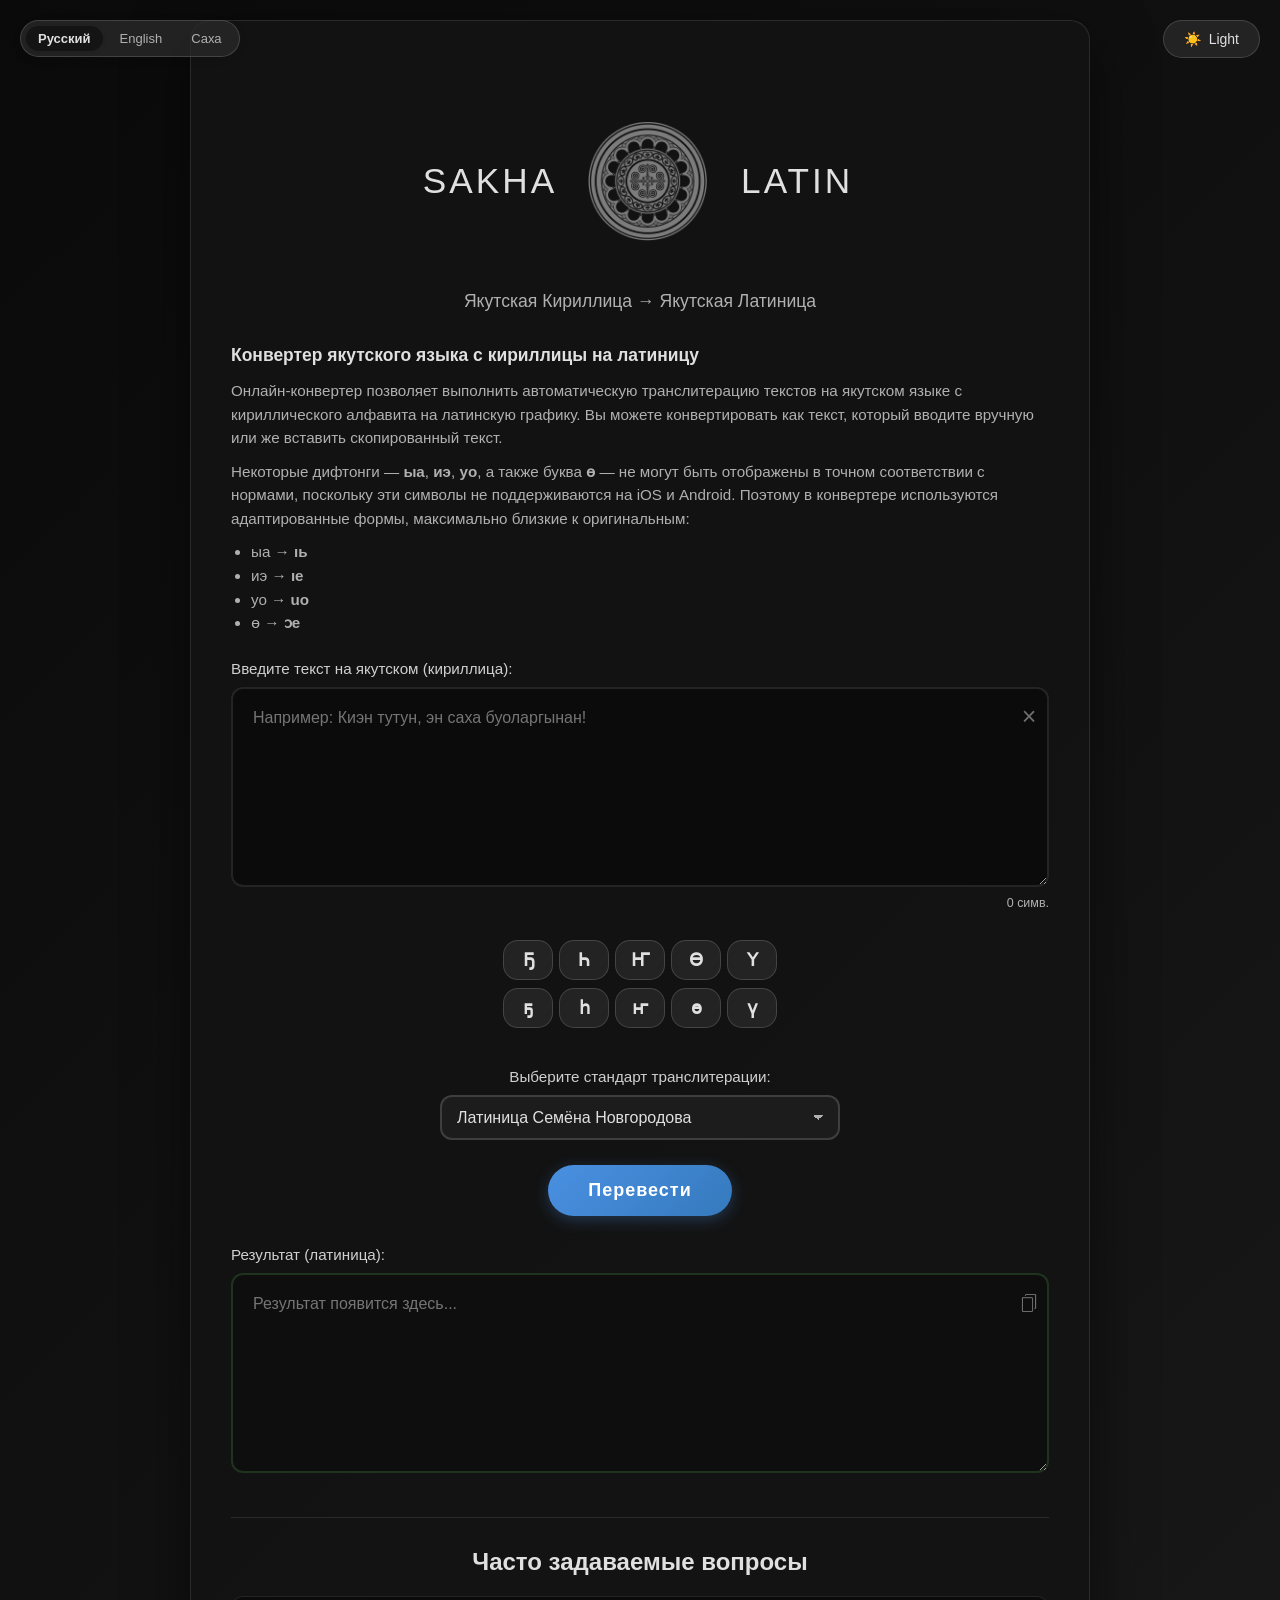
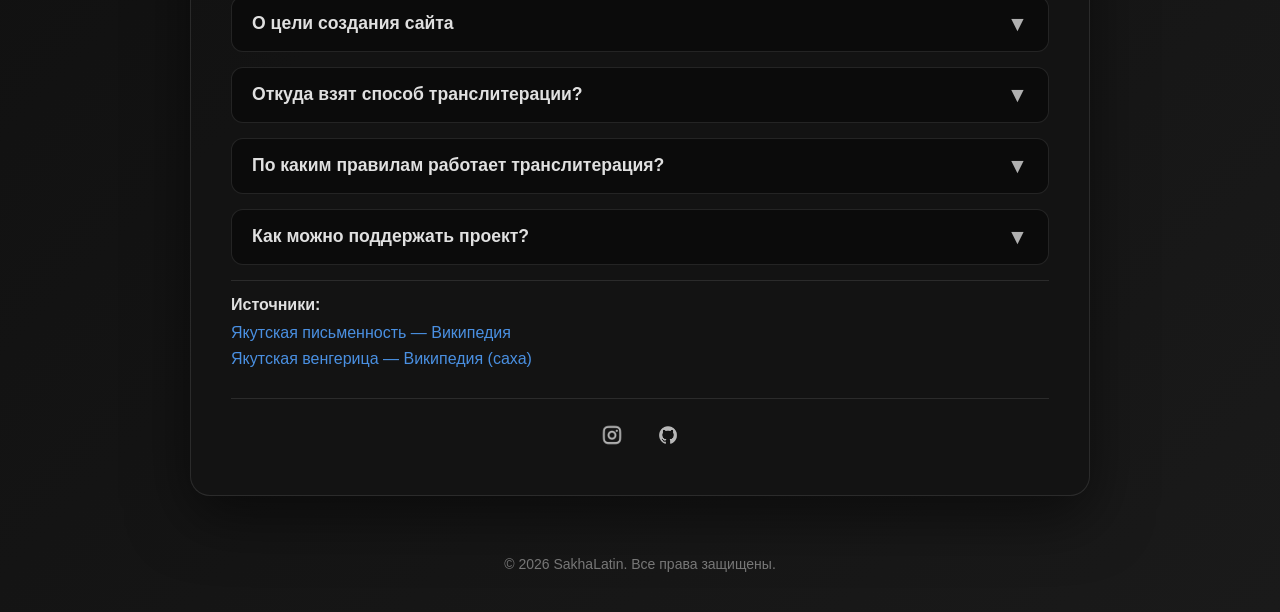
==== commit 639659dd: "HTML Updated" ====
--- a/index.html
+++ b/index.html
@@ -5,8 +5,8 @@
     <meta name="viewport" content="width=device-width, initial-scale=1.0">
     <meta name="description" content="SakhaLatin — инструмент для транслитерации саха (якутской) кириллицы в латиницу, основанный на историческом алфавите Новгородова." data-i18n="meta_description">
     <title>SakhaLatin — Кириллица → Латиница</title>
-    <link rel="icon" type="image/png" href="haryskhal.png">
-    <link rel="shortcut icon" type="image/png" href="haryskhal.png">
+    <link rel="icon" type="image/png" href="attributes/haryskhal.png">
+    <link rel="shortcut icon" type="image/png" href="attributes/haryskhal.png">
     <link rel="stylesheet" href="style.css">
 
     <!-- Google Analytics -->
@@ -36,7 +36,7 @@
         <div class="logo-header">
             <div class="logo-text">Sakha</div>
             <div class="logo-container">
-                <img src="haryskhal.png" alt="SakhaLatin logo" class="logo-image" />
+                <img src="attributes/haryskhal.png" alt="SakhaLatin logo" class="logo-image" />
             </div>
             <div class="logo-text">Latin</div>
         </div>
@@ -109,7 +109,7 @@
                     aria-live="polite"
                 ></textarea>
                 <button class="copy-btn" id="copy-btn" aria-label="Copy output" title="Copy" data-i18n="copy_title">
-                    <img src="copy.png" alt="Copy" />
+                    <img src="attributes/copy.png" alt="Copy" />
                 </button>
             </div>
         </div>
@@ -164,10 +164,10 @@
 
         <div class="footer-links">
             <a href="https://www.instagram.com/sakhalatin" target="_blank" rel="noopener noreferrer" title="Contact me on Instagram" data-i18n="contact_title">
-                <img src="instagram.png" alt="Instagram" />
+                <img src="attributes/instagram.png" alt="Instagram" />
             </a>
             <a href="https://github.com/aisensivtsev/sakhalatin" target="_blank" rel="noopener noreferrer" title="GitHub">
-                <img src="github.png" alt="GitHub" />
+                <img src="attributes/github.png" alt="GitHub" />
             </a>
         </div>
 
